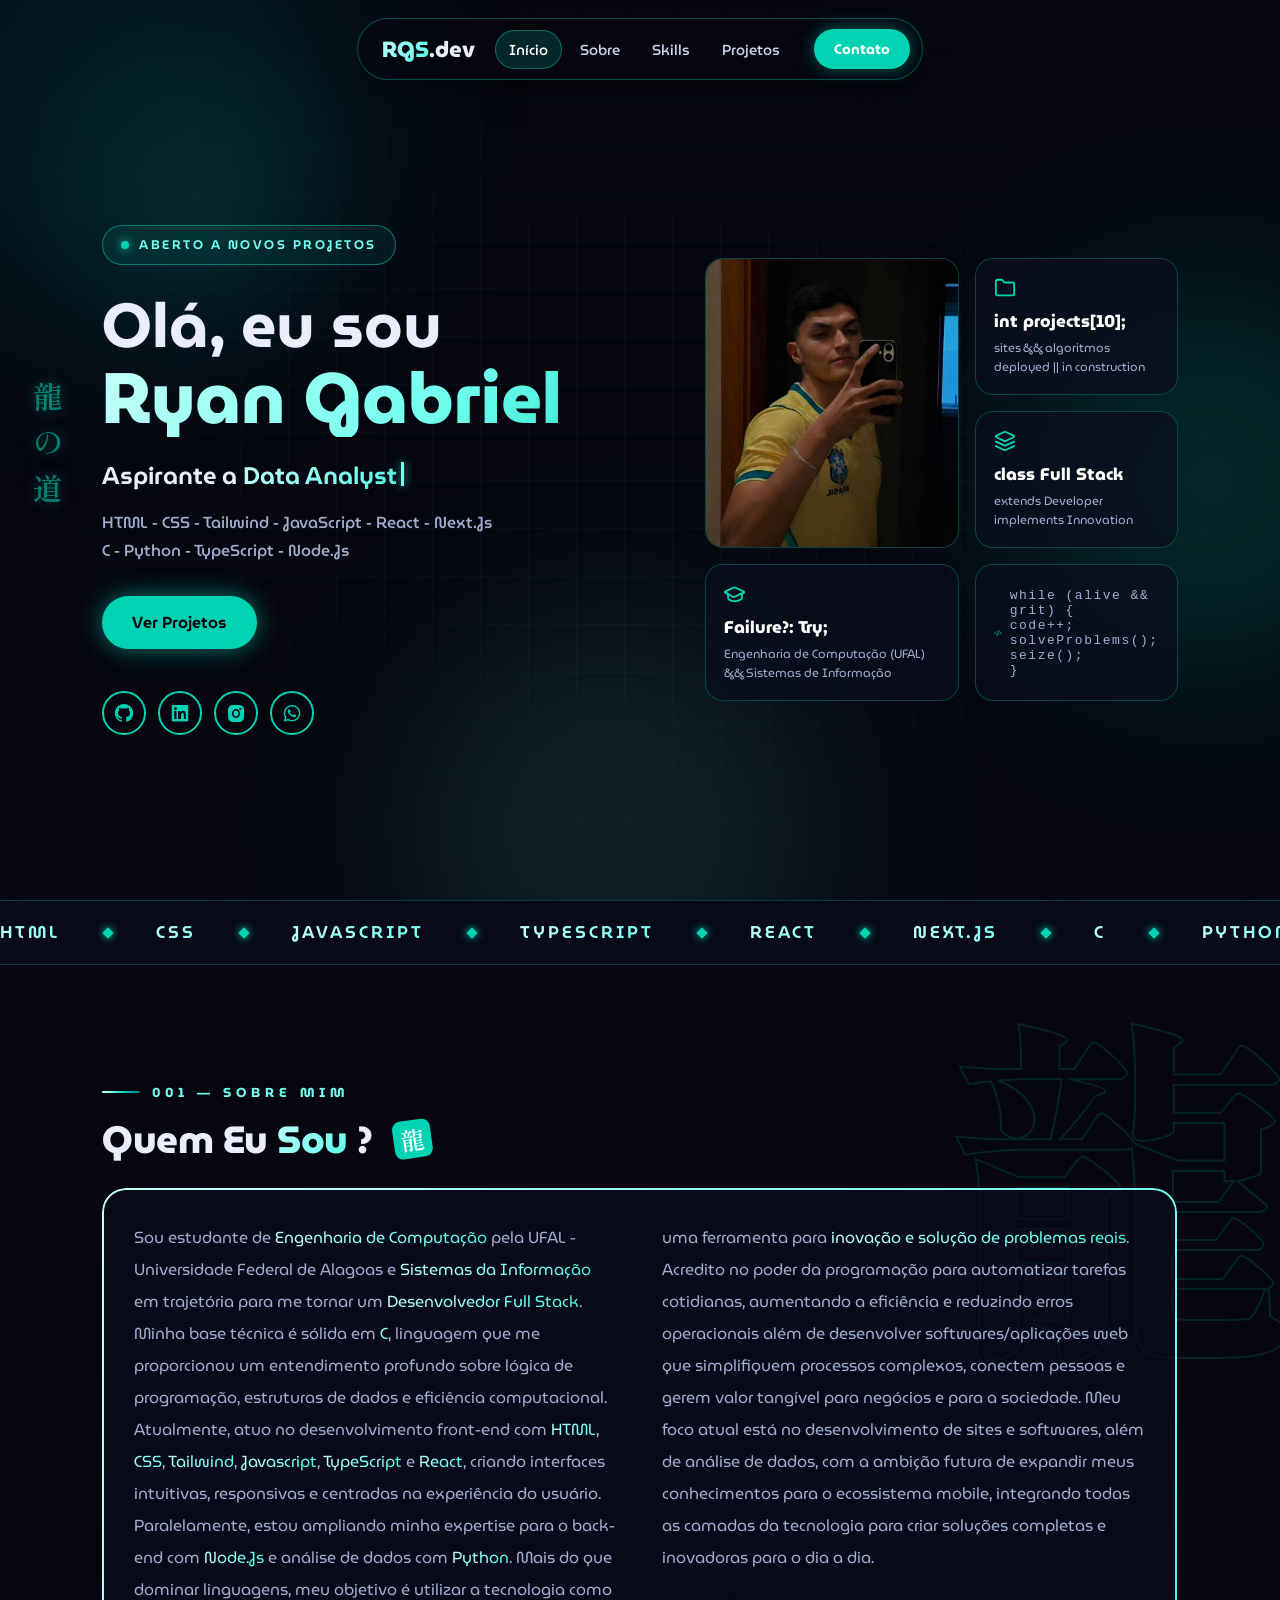
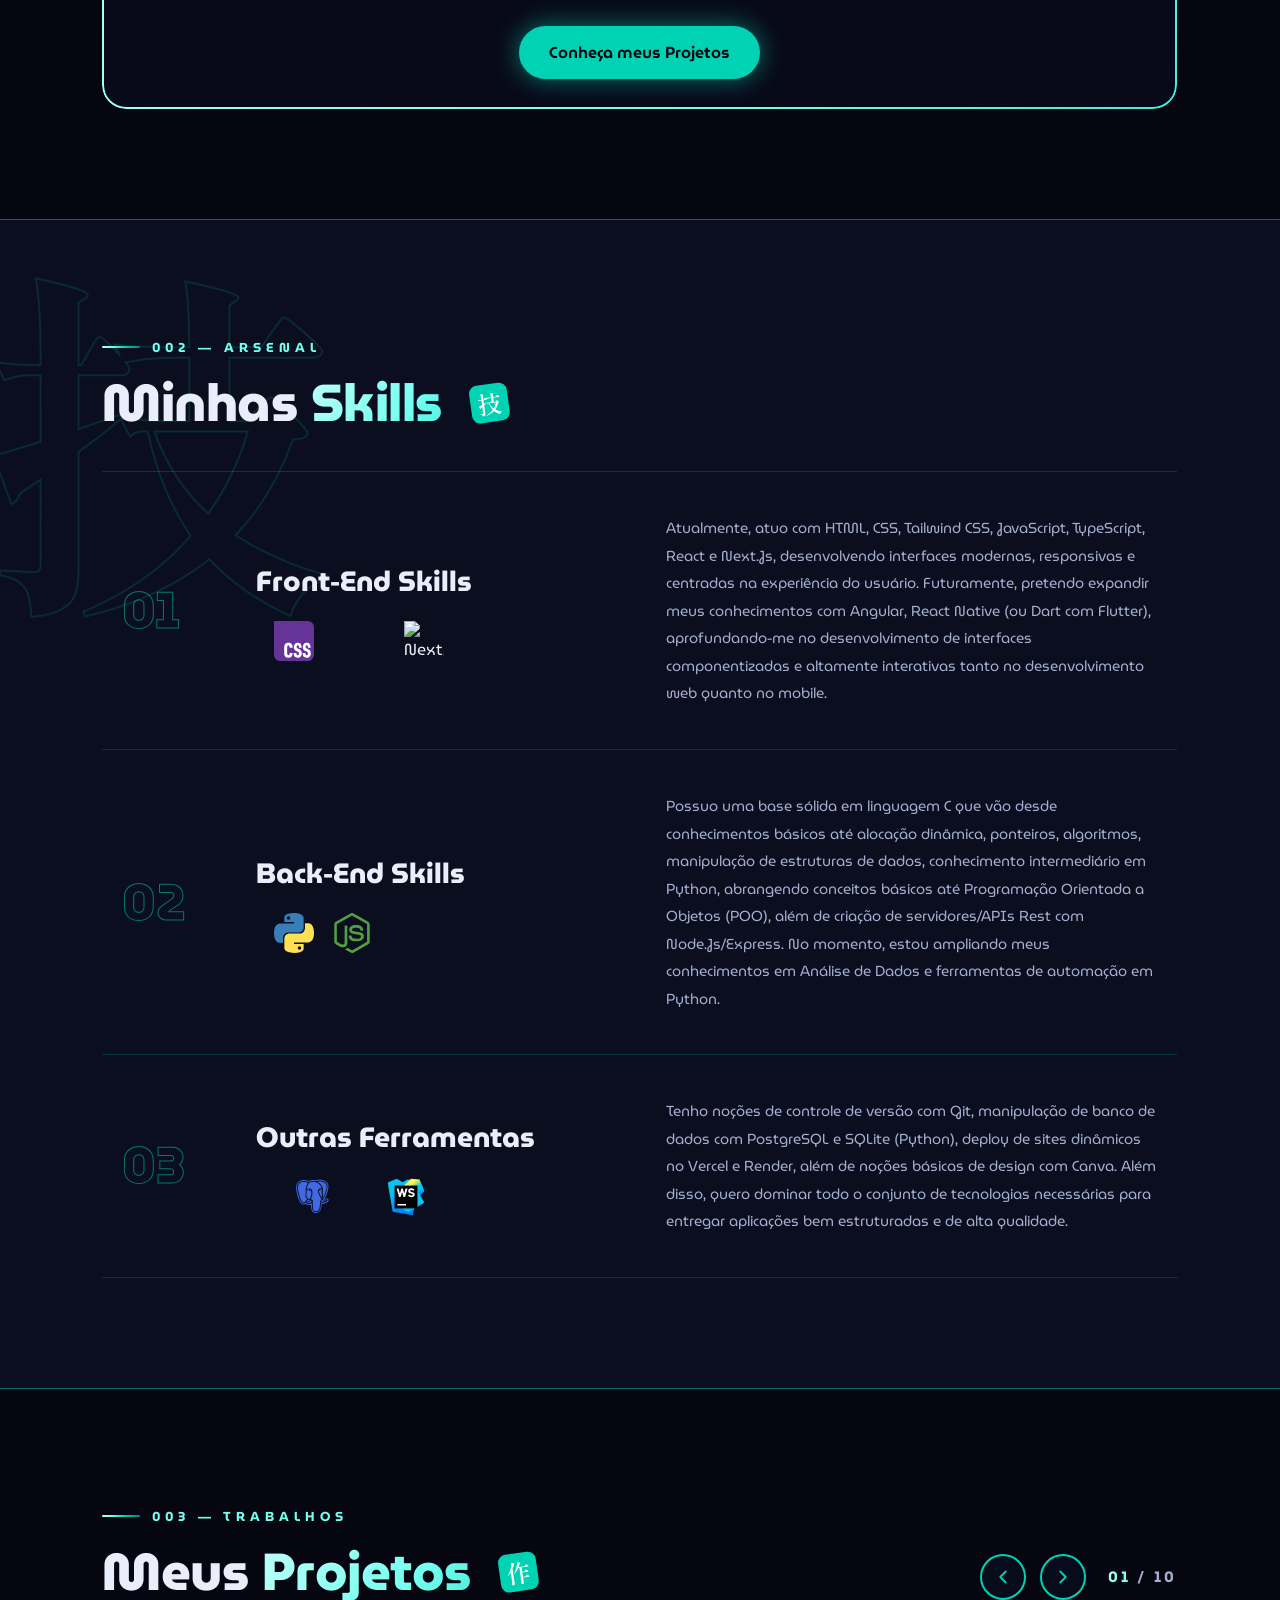
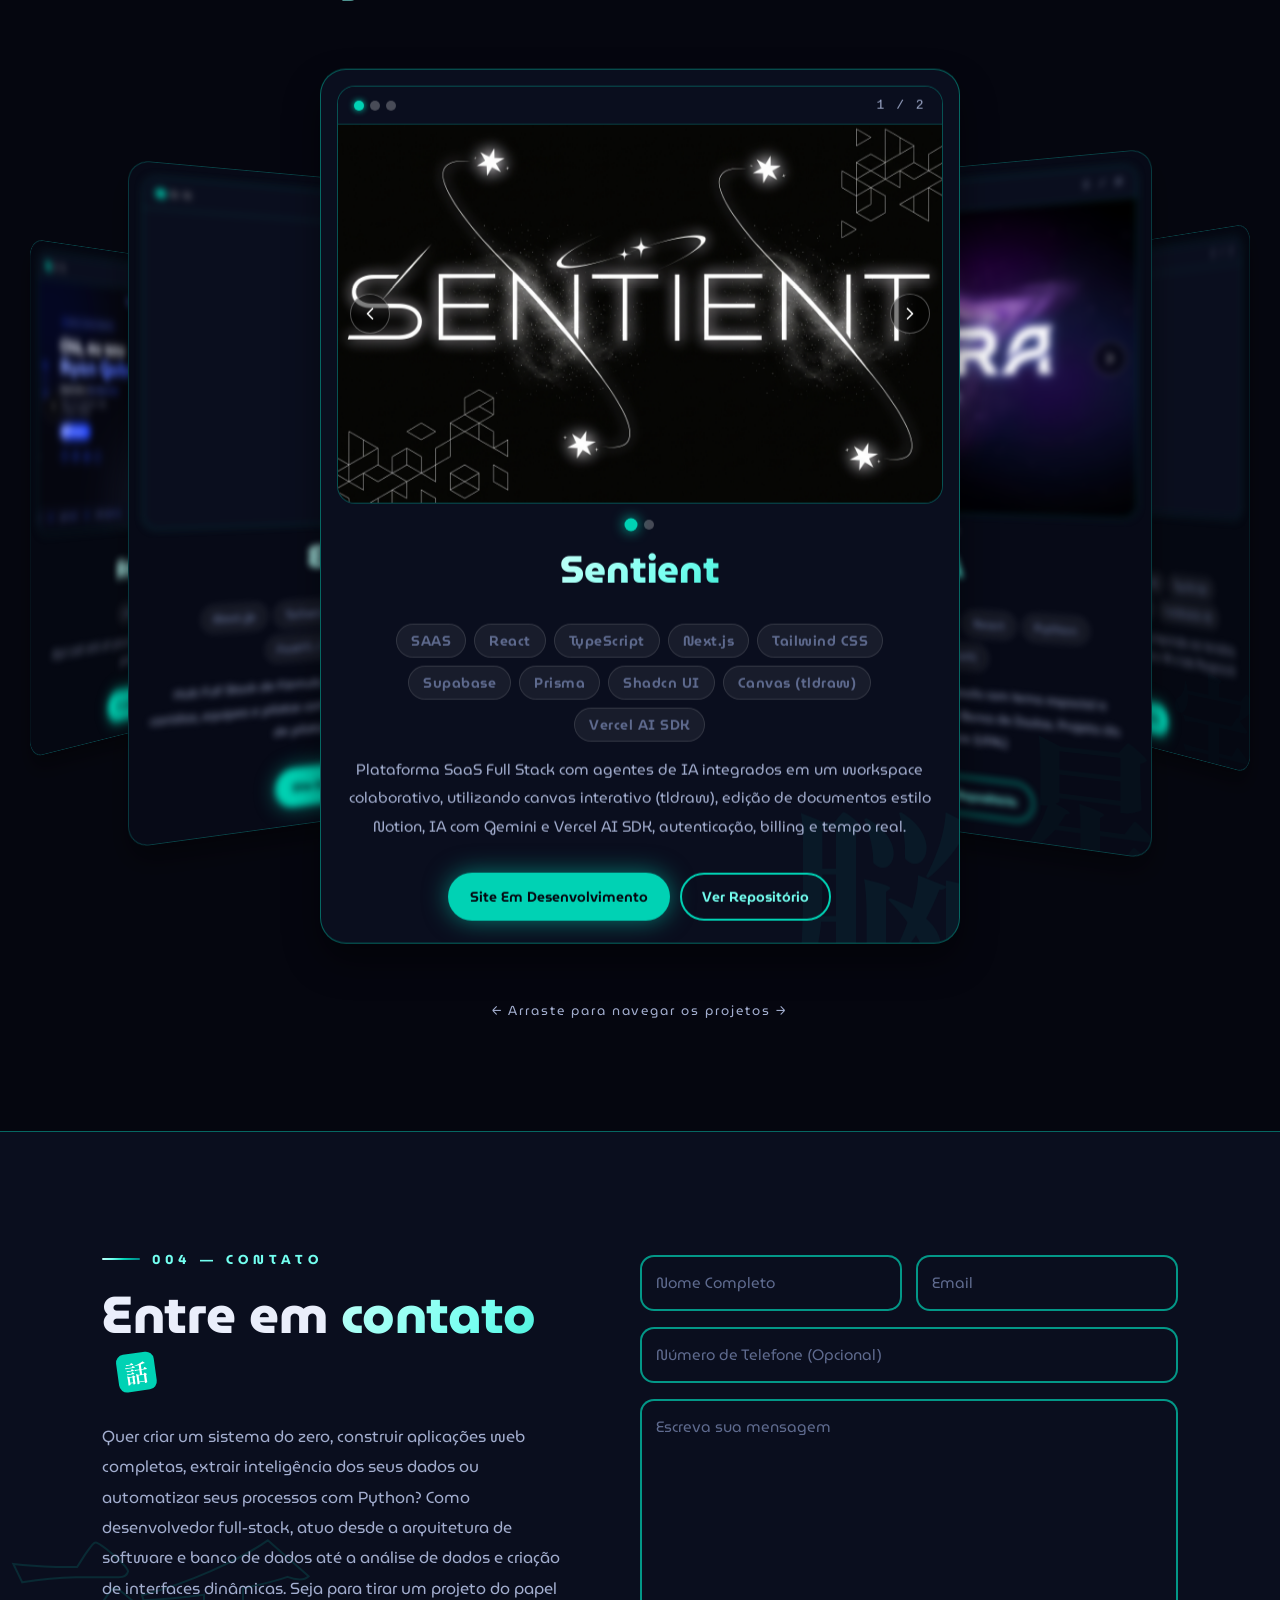
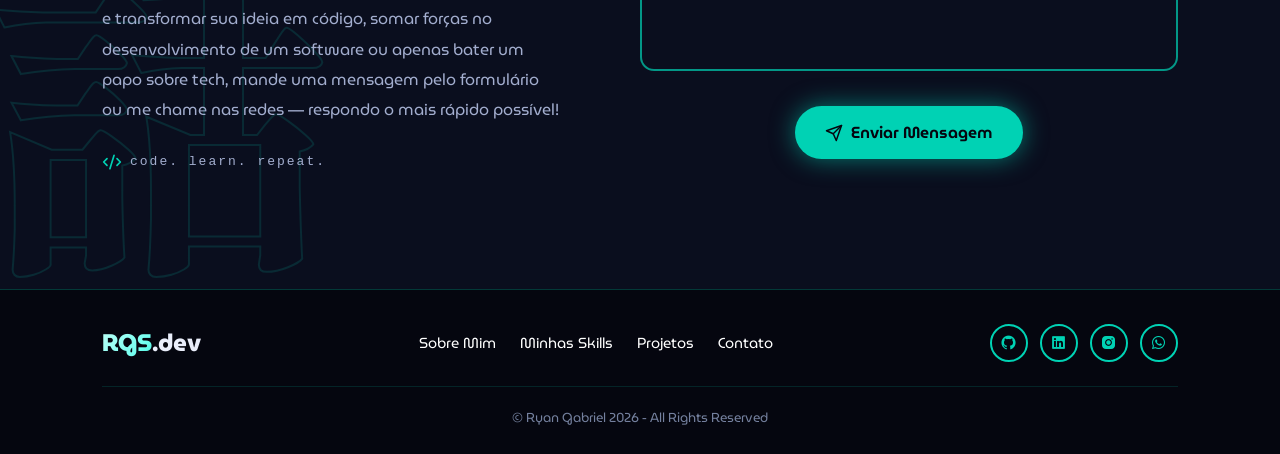
==== index.html @ 8b358881 "Correção da skill Next.Js no bloco errado (back-end)" ====
<!doctype html>
<html lang="pt-br">
  <head>
    <meta charset="UTF-8" />
    <meta name="viewport" content="width=device-width, initial-scale=1.0" />
    <meta name="author" content="Ryan Gabriel da Silva Sales" />
    <link rel="icon" href="data:image/svg+xml,%3Csvg xmlns='http://www.w3.org/2000/svg' viewBox='0 0 100 100'%3E%3Crect width='100' height='100' rx='20' fill='%2305060f'/%3E%3Ctext x='50' y='68' font-size='58' text-anchor='middle' fill='%2300D2B4'%3E%E9%BE%8D%3C/text%3E%3C/svg%3E" />    <title>Ryan Portfolio</title>
    <link rel="preconnect" href="https://fonts.googleapis.com" />
    <link rel="preconnect" href="https://fonts.gstatic.com" crossorigin />
    <link href="https://fonts.googleapis.com/css2?family=MuseoModerno:ital,wght@0,100..900;1,100..900&family=Shippori+Mincho:wght@600;800&display=swap" rel="stylesheet" />
    <link href="https://unpkg.com/boxicons@2.1.4/css/boxicons.min.css" rel="stylesheet" />
    <link rel="stylesheet" href="https://cdn.jsdelivr.net/gh/devicons/devicon@v2.16.0/devicon.min.css">
    <link rel="stylesheet" href="https://unpkg.com/@icon/devicons/devicons.css">
    <link rel="stylesheet" href="css/base.css" />
    <link rel="stylesheet" href="css/layout.css" />
    <link rel="stylesheet" href="css/projects.css" />
  </head>

  <body>
    <div class="portfolio">
      <!-- Fundo animado -->
      <div class="profile-background-layer" aria-hidden="true">
        <div class="profile-blob profile-blob-1"></div>
        <div class="profile-blob profile-blob-2"></div>
        <div class="profile-blob profile-blob-3"></div>
        <div class="profile-grid-overlay"></div>
      </div>

      <div class="profile-cursor-glow" id="profile-cursor-glow" aria-hidden="true"></div>
      <div class="profile-progress" id="profile-progress" aria-hidden="true"></div>

      <!-- Nav pílula -->
      <header class="profile-pill" id="profile-pill">
        <a href="#home" class="profile-logo"><span class="profile-gradient-text">RGS</span>.dev</a>

        <nav class="profile-pill-nav">
          <a href="#home" class="profile-pill-link active" data-id="home">Início</a>
          <a href="#about" class="profile-pill-link" data-id="about">Sobre</a>
          <a href="#services" class="profile-pill-link" data-id="services">Skills</a>
          <a href="#projects" class="profile-pill-link" data-id="projects">Projetos</a>
        </nav>

        <a href="#contact" class="profile-pill-contact">Contato</a>

        <button class="profile-pill-menu-button" id="profile-menu-button" aria-label="Menu" aria-expanded="false">
          <svg class="icon-open" viewBox="0 0 24 24" width="22" height="22" fill="none" stroke="currentColor" stroke-width="2" stroke-linecap="round"><path d="M4 6h16" /><path d="M4 12h16" /><path d="M4 18h16" /></svg>
          <svg class="icon-close" viewBox="0 0 24 24" width="22" height="22" fill="none" stroke="currentColor" stroke-width="2" stroke-linecap="round"><path d="M18 6 6 18" /><path d="m6 6 12 12" /></svg>
        </button>
      </header>

      <!-- Menu mobile -->
      <nav class="profile-mobile-nav" id="profile-mobile-nav">
        <a href="#home">Início</a>
        <a href="#about">Sobre</a>
        <a href="#services">Skills</a>
        <a href="#projects">Projetos</a>
        <a href="#contact">Contato</a>
      </nav>

      <main class="profile-main">
        <!-- Ryan -->
        <section id="home" class="profile-ryan">
          <div class="profile-kanji-rail" aria-hidden="true">龍の道</div>

          <div class="profile-ryan-grid">
            <div class="profile-ryan-left">
              <span class="profile-status-badge h-anim" style="animation-delay: 0.2s">
                <span class="profile-status-dot"></span>
                ABERTO A NOVOS PROJETOS
              </span>

              <h1 class="h-anim" style="animation-delay: 0.33s">
                Olá, eu sou
                <br />
                <span class="profile-gradient-text profile-ryan-name">Ryan Gabriel</span>
              </h1>

              <h3 class="h-anim" style="animation-delay: 0.46s">
                Aspirante a <span class="profile-gradient-text" id="profile-typed"></span><i class="profile-type-cursor"></i>
              </h3>

              <p class="profile-ryan-tech h-anim" style="animation-delay: 0.59s">
                HTML - CSS - Tailwind - JavaScript - React - Next.Js
                <br />
                C - Python - TypeScript - Node.Js
              </p>

              <div class="profile-button-group h-anim" style="animation-delay: 0.72s">
                <a href="#projects" class="profile-button">Ver Projetos</a>
              </div>

              <div class="profile-social h-anim" style="animation-delay: 0.85s">
                <a href="https://github.com/ryangs22" target="_blank" rel="noreferrer" style="animation-delay: 0s" aria-label="GitHub"><i class="bx bxl-github"></i></a>
                <a href="https://www.linkedin.com/in/ryangabrielss22/" target="_blank" rel="noreferrer" style="animation-delay: 0.3s" aria-label="LinkedIn"><i class="bx bxl-linkedin-square"></i></a>
                <a href="https://www.instagram.com/ryangsilva__/" target="_blank" rel="noreferrer" style="animation-delay: 0.6s" aria-label="Instagram"><i class="bx bxl-instagram-alt"></i></a>
                <a href="https://wa.me/5582993400909" target="_blank" rel="noreferrer" style="animation-delay: 0.9s" aria-label="WhatsApp"><i class="bx bxl-whatsapp"></i></a>
              </div>
            </div>

            <div class="profile-ryan-right">
              <div class="profile-ryan-bento">
                <div class="profile-bento-card profile-bento-profile h-anim" style="animation-delay: 0.3s">
                  <img class="profile-bento-img" src="public/Ryan.png" alt="Ryan Gabriel" />
                </div>

                <div class="profile-bento-card profile-bento-info h-anim" style="animation-delay: 0.43s">
                  <svg viewBox="0 0 24 24" width="22" height="22" fill="none" stroke="currentColor" stroke-width="2" stroke-linecap="round" stroke-linejoin="round"><path d="M20 20a2 2 0 0 0 2-2V8a2 2 0 0 0-2-2h-7.9a2 2 0 0 1-1.69-.9L9.6 3.9A2 2 0 0 0 7.93 3H4a2 2 0 0 0-2 2v13a2 2 0 0 0 2 2Z" /></svg>
                  <span>int projects[10];</span>
                  <small>sites &amp;&amp; algoritmos deployed || in construction</small>
                </div>

                <div class="profile-bento-card profile-bento-info h-anim" style="animation-delay: 0.56s">
                  <svg viewBox="0 0 24 24" width="22" height="22" fill="none" stroke="currentColor" stroke-width="2" stroke-linecap="round" stroke-linejoin="round"><path d="m12.83 2.18a2 2 0 0 0-1.66 0L2.6 6.08a1 1 0 0 0 0 1.83l8.58 3.91a2 2 0 0 0 1.66 0l8.58-3.9a1 1 0 0 0 0-1.83Z" /><path d="m22 17.65-9.17 4.16a2 2 0 0 1-1.66 0L2 17.65" /><path d="m22 12.65-9.17 4.16a2 2 0 0 1-1.66 0L2 12.65" /></svg>
                  <span>class Full Stack</span>
                  <small>extends Developer implements Innovation</small>
                </div>

                <div class="profile-bento-card profile-bento-info h-anim" style="animation-delay: 0.69s">
                  <svg viewBox="0 0 24 24" width="22" height="22" fill="none" stroke="currentColor" stroke-width="2" stroke-linecap="round" stroke-linejoin="round"><path d="M21.42 10.922a1 1 0 0 0 0-1.844L12.293 5.09a2 2 0 0 0-1.896 0L1.58 9.078a1 1 0 0 0 0 1.844l2.916 1.333v4.05a2 2 0 0 0 .781 1.577C6.988 19.12 9.298 20 11.998 20h.004c2.71-.008 5.023-.885 6.725-2.16a2 2 0 0 0 .775-1.572v-4.05z" /><path d="m22 10-10.6 5.2a2 2 0 0 1-1.689 0L2 10" /></svg>
                  <span>Failure?: Try;</span>
                  <small>Engenharia de Computação (UFAL) &amp;&amp; Sistemas de Informação </small>
                </div>

                <div class="profile-bento-card profile-bento-tag h-anim" style="animation-delay: 0.82s">
                  <svg viewBox="0 0 24 24" width="22" height="22" fill="none" stroke="currentColor" stroke-width="2" stroke-linecap="round" stroke-linejoin="round"><path d="m18 16 4-4-4-4" /><path d="m6 8-4 4 4 4" /><path d="m14.5 4-5 16" /></svg>
                  while (alive && grit) {
                    <br>code++;
                    <br>solveProblems();
                    <br>seize();
                  <br>} 
                </div>
              </div>
            </div>
          </div>
        </section>

        <!-- Marquee -->
        <div class="profile-marquee" aria-hidden="true">
          <div class="profile-marquee-track">
            <div class="profile-marquee-half">
              <span class="profile-marquee-item profile-gradient-text">HTML<i class="profile-marquee-dot"></i></span>
              <span class="profile-marquee-item profile-gradient-text">CSS<i class="profile-marquee-dot"></i></span>
              <span class="profile-marquee-item profile-gradient-text">JavaScript<i class="profile-marquee-dot"></i></span>
              <span class="profile-marquee-item profile-gradient-text">TypeScript<i class="profile-marquee-dot"></i></span>
              <span class="profile-marquee-item profile-gradient-text">React<i class="profile-marquee-dot"></i></span>
              <span class="profile-marquee-item profile-gradient-text">Next.Js<i class="profile-marquee-dot"></i></span>
              <span class="profile-marquee-item profile-gradient-text">C<i class="profile-marquee-dot"></i></span>
              <span class="profile-marquee-item profile-gradient-text">Python<i class="profile-marquee-dot"></i></span>
              <span class="profile-marquee-item profile-gradient-text">Node.Js<i class="profile-marquee-dot"></i></span>
              <span class="profile-marquee-item profile-gradient-text">Git<i class="profile-marquee-dot"></i></span>
              <span class="profile-marquee-item profile-gradient-text">GitHub<i class="profile-marquee-dot"></i></span>
              <span class="profile-marquee-item profile-gradient-text">PostgreSQL<i class="profile-marquee-dot"></i></span>
              <span class="profile-marquee-item profile-gradient-text">Vercel<i class="profile-marquee-dot"></i></span>
              <span class="profile-marquee-item profile-gradient-text">Canva<i class="profile-marquee-dot"></i></span>
            </div>
            <div class="profile-marquee-half">
              <span class="profile-marquee-item profile-gradient-text">HTML<i class="profile-marquee-dot"></i></span>
              <span class="profile-marquee-item profile-gradient-text">CSS<i class="profile-marquee-dot"></i></span>
              <span class="profile-marquee-item profile-gradient-text">JavaScript<i class="profile-marquee-dot"></i></span>
              <span class="profile-marquee-item profile-gradient-text">TypeScript<i class="profile-marquee-dot"></i></span>
              <span class="profile-marquee-item profile-gradient-text">React<i class="profile-marquee-dot"></i></span>
              <span class="profile-marquee-item profile-gradient-text">Next.Js<i class="profile-marquee-dot"></i></span>
              <span class="profile-marquee-item profile-gradient-text">C<i class="profile-marquee-dot"></i></span>
              <span class="profile-marquee-item profile-gradient-text">Python<i class="profile-marquee-dot"></i></span>
              <span class="profile-marquee-item profile-gradient-text">Node.Js<i class="profile-marquee-dot"></i></span>
              <span class="profile-marquee-item profile-gradient-text">Git<i class="profile-marquee-dot"></i></span>
              <span class="profile-marquee-item profile-gradient-text">GitHub<i class="profile-marquee-dot"></i></span>
              <span class="profile-marquee-item profile-gradient-text">PostgreSQL<i class="profile-marquee-dot"></i></span>
              <span class="profile-marquee-item profile-gradient-text">Vercel<i class="profile-marquee-dot"></i></span>
              <span class="profile-marquee-item profile-gradient-text">Canva<i class="profile-marquee-dot"></i></span>
            </div>
          </div>
        </div>

        <!-- Sobre -->
        <section id="about" class="profile-section profile-about">
          <span class="profile-watermark" aria-hidden="true">龍</span>

          <div class="profile-about-wrap">
            <div class="reveal">
              <span class="profile-eyebrow">001 — Sobre Mim</span>
              <h2 class="profile-section-title profile-about-title">
                Quem Eu <span class="profile-gradient-text"> Sou</span> ?
                <span class="profile-heading-seal">龍</span>
              </h2>
            </div>

            <div class="reveal" data-delay="0.12">
              <div class="profile-about-card">
                <div class="profile-about-text">
                  <p>
                    Sou estudante de <span class="profile-gradient-text">Engenharia de Computação</span> pela UFAL - Universidade Federal de Alagoas e <span class="profile-gradient-text">Sistemas da Informação</span> em trajetória para me tornar um <span class="profile-gradient-text">Desenvolvedor Full Stack</span>. Minha base técnica é sólida em <span class="profile-gradient-text">C</span>, linguagem que me proporcionou um entendimento profundo sobre lógica de programação, estruturas de dados e eficiência computacional. Atualmente, atuo no desenvolvimento front-end com <span class="profile-gradient-text">HTML</span>, <span class="profile-gradient-text">CSS</span>, <span class="profile-gradient-text">Tailwind</span>, <span class="profile-gradient-text">Javascript</span>,  <span class="profile-gradient-text">TypeScript</span> e <span class="profile-gradient-text">React</span>, criando interfaces intuitivas, responsivas e centradas na experiência do usuário. Paralelamente, estou ampliando minha expertise para o back-end com <span class="profile-gradient-text">Node.Js</span> e análise de dados com <span class="profile-gradient-text">Python</span>. Mais do que dominar linguagens, meu objetivo é utilizar a tecnologia como uma ferramenta para <span class="profile-gradient-text">inovação e solução de problemas reais</span>. Acredito no poder da programação para automatizar tarefas cotidianas, aumentando a eficiência e reduzindo erros operacionais além de desenvolver softwares/aplicações web que simplifiquem processos complexos, conectem pessoas e gerem valor tangível para negócios e para a sociedade. Meu foco atual está no desenvolvimento de sites e softwares, além de análise de dados, com a ambição futura de expandir meus conhecimentos para o ecossistema mobile, integrando todas as camadas da tecnologia para criar soluções completas e inovadoras para o dia a dia.
                  </p>
                </div>
                <a href="#projects" class="profile-button">Conheça meus Projetos</a>
              </div>
            </div>
          </div>
        </section>

        <!-- Skills -->
        <section id="services" class="profile-section profile-skills">
          <span class="profile-watermark profile-watermark-left" aria-hidden="true">技</span>

          <div class="reveal profile-skills-head">
            <span class="profile-eyebrow">002 — Arsenal</span>
            <h2 class="profile-section-title">
              Minhas <span class="profile-gradient-text">Skills</span>
              <span class="profile-heading-seal">技</span>
            </h2>
          </div>

          <div class="profile-skills-list">
            <!-- 01 Front-End Skills -->
            <div class="reveal profile-skill-row" data-delay="0">
              <span class="profile-skill-index">01</span>
              <div class="profile-skill-mid">
                <h3 class="profile-skill-title">Front-End Skills</h3>
                <div class="profile-skill-icons">
                  <i class="devicon-html5-plain" style="animation-delay: 0s"></i>

                  <!-- SVG CSS3 -->
                  <svg class="profile-svg-icon profile-svg-css" xmlns="http://www.w3.org/2000/svg" fill="none" viewBox="0 0 600 600" style="animation-delay: 0.4s">
                    <g clip-path="url(#devicon-css-1-a)">
                      <path fill="#639" d="M0 0h504a96 96 0 0 1 96 96v408a96 96 0 0 1-96 96H96a96 96 0 0 1-96-96z"/>
                      <path fill="#fff" d="M214.9 552c-38.6 0-62.4-21.7-61.7-61.7v-101q0-30.4 17.8-46.2c21.3-20.5 70.7-21.7 91.5.3 12.9 11.4 17.7 34.5 16.6 56.1h-44.2c.3-8.5-.2-21.3-5.2-26.2-6.4-8.7-23.6-7.7-28.1 1.4a46 46 0 0 0-4.2 22v87.7q0 27.6 19.2 28 9 0 13.6-6.6c4.3-5.1 5-16.5 4.6-24.8H279c3 42-21.8 71.5-64 71m140.4 0c-42.7.6-61.8-29.8-60.6-71h41.7c-1.1 18 5 34.3 19.8 33.2q9.9 0 14-6.2c5-7.6 6-29.4-1.3-37.8-5.1-8.2-23.4-15.3-33.1-20.2a72 72 0 0 1-29.9-23.5c-13.7-20.2-12.4-64.5 6.9-82.5 18.7-22.1 67.5-23.1 86.2-.4 11.6 11.7 16.6 34.7 15.7 56h-40.3c.4-8.8-.4-22.9-3.8-28q-3.6-6.5-13.5-6.5-17.6 0-17.6 21c.1 15 6 21.1 19.5 27.4 17.5 6.8 39.8 18.4 48 32.5 24 43 7.5 108.5-51.7 106m134.8 0c-42.7.6-61.8-29.8-60.6-71h41.8c-1.2 18 5 34.3 19.8 33.2q9.9 0 13.9-6.2c5-7.6 6-29.4-1.3-37.8-5-8.2-23.4-15.3-33-20.2a72 72 0 0 1-29.9-23.5c-13.7-20.2-12.4-64.5 6.8-82.5 18.7-22.1 67.6-23.1 86.3-.4 11.5 11.7 16.6 34.7 15.6 56h-40.2c.3-8.8-.5-22.9-3.9-28q-3.5-6.5-13.4-6.5-17.7 0-17.6 21c0 15 5.9 21.1 19.4 27.4 17.6 6.8 39.9 18.4 48 32.5 24.1 43 7.6 108.5-51.7 106"/>
                    </g>
                    <defs>
                      <clipPath id="devicon-css-1-a">
                        <path fill="#fff" d="M0 0h600v600H0z"/>
                      </clipPath>
                    </defs>
                  </svg>
                  <i class="devicon-tailwindcss-original colored" style="animation-delay: 0.8s"></i>
                  <i class="devicon-javascript-plain" style="animation-delay: 1.2s"></i>
                  <i class="devicon-typescript-plain colored" style="animation-delay: 1.6s"></i>
                  <i class="devicon-react-plain" style="animation-delay: 2.0s"></i>
                  <img class="profile-svg-icon profile-svg-nextjs" src="https://cdn.jsdelivr.net/gh/devicons/devicon@latest/icons/nextjs/nextjs-original.svg" style="animation-delay: 2.4s" alt="Next.js" />
                </div>
              </div>
              <p class="profile-skill-text">
                Atualmente, atuo com HTML, CSS, Tailwind CSS, JavaScript, TypeScript, React e Next.Js, desenvolvendo interfaces modernas, responsivas e centradas na experiência do usuário. Futuramente, pretendo expandir meus conhecimentos com Angular, React Native (ou Dart com Flutter), aprofundando-me no desenvolvimento de interfaces componentizadas e altamente interativas tanto no desenvolvimento web quanto no mobile.
              </p>
            </div>

            <!-- 02 Back-End Skills -->
            <div class="reveal profile-skill-row" data-delay="0.12">
              <span class="profile-skill-index">02</span>
              <div class="profile-skill-mid">
                <h3 class="profile-skill-title">Back-End Skills</h3>
                <div class="profile-skill-icons">
                  <i class="devicon-c-plain"></i>

                  <!-- SVG Python -->
                  <svg class="profile-svg-icon profile-svg-python" xmlns="http://www.w3.org/2000/svg" fill="none" viewBox="0 0 600 600" style="animation-delay: 0.4s">
                    <path fill="url(#devicon-python-2-a)" d="M297.8 1.6c-152.3 0-142.8 66-142.8 66l.2 68.4h145.4v20.6H97.5S0 145.6 0 299.2s85 148.3 85 148.3h50.8v-71.3s-2.7-85.1 83.8-85.1h144.1s81 1.3 81-78.3V81.2S457 1.6 297.8 1.6m-80.1 46a26.1 26.1 0 1 1 0 52.2 26.1 26.1 0 0 1 0-52.2"/>
                    <path fill="url(#devicon-python-3-b)" d="M302.2 598.4c152.3 0 142.8-66 142.8-66l-.2-68.4H299.4v-20.6h203.1s97.5 11 97.5-142.6-85-148.3-85-148.3h-50.8V224s2.7 85-83.8 85H236.3s-81-1.3-81 78.3v131.6s-12.3 79.6 146.9 79.6m80.1-46a26.1 26.1 0 1 1 0-52.2 26.1 26.1 0 0 1 0 52.2"/>
                    <defs>
                      <linearGradient id="devicon-python-2-a" x1="5766.1" x2="35500.2" y1="5370.3" y2="34807.5" gradientUnits="userSpaceOnUse">
                        <stop stop-color="#387EB8"/>
                        <stop offset="1" stop-color="#366994"/>
                      </linearGradient>
                      <linearGradient id="devicon-python-3-b" x1="8665.6" x2="40596.9" y1="9329.5" y2="39514.8" gradientUnits="userSpaceOnUse">
                        <stop stop-color="#FFE052"/>
                        <stop offset="1" stop-color="#FFC331"/>
                      </linearGradient>
                    </defs>
                  </svg>

                  <!-- SVG NodeJS -->
                  <svg class="profile-svg-icon profile-svg-node" xmlns="http://www.w3.org/2000/svg" fill="none" viewBox="0 0 600 600" style="animation-delay: 0.8s">
                    <path fill="#539E43" d="M300 600q-12.4-.2-23.2-6l-73.3-43.6c-11-6-5.5-8.3-2.2-9.4 15-5 17.7-6 33.1-14.9 1.7-1 3.9-.5 5.5.6l56.2 33.6c2.2 1.1 5 1.1 6.7 0L522.7 433q3.3-1.8 3.3-6V172.7c0-2.7-1.1-5-3.3-6L302.7 40c-2.1-1.1-4.9-1.1-6.6 0L76.2 166.7c-2.2 1.1-3.3 3.9-3.3 6.1V427c0 2.2 1.1 5 3.3 6l60 34.8c32.6 16.5 53-2.7 53-22V194.9c0-3.4 2.8-6.7 6.6-6.7H224c3.3 0 6.6 2.8 6.6 6.7v250.8c0 43.5-23.7 68.9-65 68.9-12.7 0-22.6 0-50.7-13.8l-57.9-33a47 47 0 0 1-23.1-40.3V173.4c0-16.6 8.8-32 23.1-40.3L277 5.8a49 49 0 0 1 46.3 0L543 133a47 47 0 0 1 23.1 40.3v254c0 16.6-8.8 32-23.1 40.3L323 595c-7.1 3.3-15.4 5-23.1 5m67.8-174.7c-96.5 0-116.3-44.1-116.3-81.6 0-3.3 2.7-6.6 6.6-6.6h28.7c3.3 0 6 2.2 6 5.5 4.4 29.2 17.1 43.5 75.6 43.5 46.3 0 66.1-10.4 66.1-35.2 0-14.4-5.5-24.9-77.7-32-60.1-6-97.6-19.3-97.6-67.3 0-44.6 37.5-71 100.3-71 70.6 0 105.3 24.2 109.7 77q0 2.6-1.6 5c-1.1 1.2-2.8 2.3-4.4 2.3h-28.7a6.5 6.5 0 0 1-6-5c-6.7-30.3-23.8-40.2-69-40.2-50.7 0-56.7 17.6-56.7 30.8 0 16 7.1 21 75.5 29.8C446 289 478 301.8 478 349.2c-.5 48.5-40.2 76-110.2 76"/>
                  </svg>
                  <i class="devicon-express-original" style="animation-delay: 1.2s"></i>
                  <i class="devicon-typescript-plain colored" style="animation-delay: 1.6s"></i>
                </div>
              </div>
              <p class="profile-skill-text">
                Possuo uma base sólida em linguagem C que vão desde conhecimentos básicos até alocação dinâmica, ponteiros, algoritmos, manipulação de estruturas de dados, conhecimento intermediário em Python, abrangendo conceitos básicos até Programação Orientada a Objetos (POO), além de criação de servidores/APIs Rest com Node.Js/Express. No momento, estou ampliando meus conhecimentos em Análise de Dados e ferramentas de automação em Python.
              </p>
            </div>

            <!-- 03 Outras Ferramentas -->
            <div class="reveal profile-skill-row" data-delay="0.24">
              <span class="profile-skill-index">03</span>
              <div class="profile-skill-mid">
                <h3 class="profile-skill-title">Outras Ferramentas</h3>
                <div class="profile-skill-icons">
                  <i class="devicon-git-plain" style="animation-delay: 0s"></i>
                  <i class="devicon-github-plain" style="animation-delay: 0.4s"></i>
                  <i class="bx bxl-postgresql" style="animation-delay: 0.8s"></i>
                  <i class="devicon-vercel-original" style="animation-delay: 1.2s"></i>
                  <i class="devicon-canva-original" style="animation-delay: 1.6s"></i>
                  <!-- SVG WebStorm -->
                  <svg class="profile-svg-icon profile-svg-webstorm" viewBox="0 0 128 128" style="animation-delay: 2.0s">
                    <defs>
                      <linearGradient id="a" x1="38.88" x2="63.72" y1="6.5" y2="95.94" gradientTransform="rotate(.104) scale(1.21905)" gradientUnits="userSpaceOnUse">
                        <stop offset=".28" stop-color="#07c3f2"></stop>
                        <stop offset=".94" stop-color="#087cfa"></stop>
                      </linearGradient>
                      <linearGradient id="b" x1="46.63" x2="88.66" y1="17.85" y2="79.48" gradientTransform="rotate(.104) scale(1.21905)" gradientUnits="userSpaceOnUse">
                        <stop offset=".14" stop-color="#fcf84a"></stop>
                        <stop offset=".37" stop-color="#07c3f2"></stop>
                      </linearGradient>
                      <linearGradient id="c" x1="88.27" x2="93.79" y1="25.47" y2="45.02" gradientTransform="rotate(.104) scale(1.21905)" gradientUnits="userSpaceOnUse">
                        <stop offset=".28" stop-color="#07c3f2"></stop>
                        <stop offset=".94" stop-color="#087cfa"></stop>
                      </linearGradient>
                    </defs>
                    <path fill="url(#a)" d="M21.262 111.25 5.484 17.75 34.656 5.645l18.63 11.07 17.066-9.207 35.558 13.656-19.94 101.352Zm0 0"></path>
                    <path fill="url(#b)" d="M122.516 45.117 107.41 7.813l-27.402-2.33L37.707 46.13 49.09 98.512l21.262 14.91 52.164-30.953-12.801-24.004Zm0 0"></path>
                    <path fill="url(#c)" d="m99.07 39.559 10.645 18.906 12.8-13.348-9.398-23.234Zm0 0"></path>
                    <path d="M27.43 27.43h73.14v73.14H27.43Zm0 0"></path>
                    <path fill="#fff" d="M36.547 86.746h27.43v4.574h-27.43Zm25.965-50.21L58.43 52.538l-4.668-16.004h-4.645L44.434 52.54l-4.07-16.004H33.96l7.84 27.442h5.144L51.43 48.09l4.437 15.887h5.207l7.828-27.442Zm7.535 23.526 3.57-4.277a12.625 12.625 0 0 0 8.219 3.34c2.437 0 3.973-.977 3.973-2.598v-.074c0-1.535-.95-2.316-5.547-3.496-5.547-1.414-9.117-2.953-9.117-8.414v-.086c0-4.984 4.007-8.289 9.628-8.289a15.85 15.85 0 0 1 10.215 3.5l-3.144 4.559a12.877 12.877 0 0 0-7.156-2.707c-2.317 0-3.536 1.062-3.536 2.437v.086c0 1.805 1.22 2.437 5.938 3.66 5.582 1.461 8.73 3.461 8.73 8.262v.074c0 5.461-4.172 8.535-10.11 8.535a17.48 17.48 0 0 1-11.663-4.402"></path>
                  </svg>
                </div>
              </div>
              <p class="profile-skill-text">
                Tenho noções de controle de versão com Git, manipulação de banco de dados com PostgreSQL e SQLite (Python), deploy de sites dinâmicos no Vercel e Render, além de noções básicas de design com Canva. Além disso, quero dominar todo o conjunto de tecnologias necessárias para entregar aplicações bem estruturadas e de alta qualidade.
              </p>
            </div>
          </div>
        </section>

        <!-- Projetos -->
        <section id="projects" class="profile-section profile-projects">
          <div class="reveal profile-projects-head">
            <div>
              <!-- <span class="profile-watermark" aria-hidden="true">龍</span> -->
              <span class="profile-eyebrow">003 — Trabalhos</span>
              <h2 class="profile-section-title">
                Meus <span class="profile-gradient-text">Projetos</span>
                <span class="profile-heading-seal">作</span>
              </h2>
            </div>

            <div class="profile-projects-nav">
              <button class="profile-carousel-arrow" id="profile-prev" aria-label="Projeto anterior">
                <svg viewBox="0 0 24 24" width="22" height="22" fill="none" stroke="currentColor" stroke-width="2" stroke-linecap="round" stroke-linejoin="round"><path d="m15 18-6-6 6-6" /></svg>
              </button>
              <button class="profile-carousel-arrow" id="profile-next" aria-label="Próximo projeto">
                <svg viewBox="0 0 24 24" width="22" height="22" fill="none" stroke="currentColor" stroke-width="2" stroke-linecap="round" stroke-linejoin="round"><path d="m9 18 6-6-6-6" /></svg>
              </button>
              <span class="profile-projects-counter" id="profile-counter"></span>
            </div>
          </div>

          <div class="reveal" data-delay="0.15">

            <!-- MOBILE: Layout Card Único (com a caixa shell em volta) -->
            <div class="profile-projects-shell" id="mobile-layout-container">
              <div id="profile-showcase" class="profile-showcase"></div>
            </div>

            <!-- DESKTOP/TABLET: Layout Carrossel 3D Livre (sem caixa limitadora atrás) -->
            <div class="profile-projects-stage" id="desktop-layout-container">
              <div class="profile-deck" id="profile-deck"></div>
            </div>

            <p class="profile-drag-hint">← Arraste para navegar os projetos →</p>
          </div>
        </section>

        <!-- Contato -->
        <section id="contact" class="profile-section profile-contact">
          <span class="profile-watermark profile-watermark-left profile-watermark-bottom" aria-hidden="true">話</span>

          <div class="profile-contact-grid">
            <div class="reveal profile-contact-left">
              <span class="profile-eyebrow">004 — Contato</span>
              <h2 class="profile-section-title">
               Entre em <span class="profile-gradient-text">contato</span>
                <span class="profile-heading-seal">話</span>
              </h2>
              <p class="profile-contact-lead">
                Quer criar um sistema do zero, construir aplicações web completas, extrair inteligência dos seus dados ou automatizar seus processos com Python? Como desenvolvedor full-stack, atuo desde a arquitetura de software e banco de dados até a análise de dados e criação de interfaces dinâmicas.  Seja para tirar um projeto do papel e transformar sua ideia em código, somar forças no desenvolvimento de um software ou apenas bater um papo sobre tech, mande uma mensagem pelo formulário ou me chame nas redes — respondo o mais rápido possível!
              </p>
              <span class="profile-ryan-tag">
                <svg viewBox="0 0 24 24" width="20" height="20" fill="none" stroke="currentColor" stroke-width="2" stroke-linecap="round" stroke-linejoin="round"><path d="m18 16 4-4-4-4" /><path d="m6 8-4 4 4 4" /><path d="m14.5 4-5 16" /></svg>
                code. learn. repeat.
              </span>
            </div>

            <form id="profile-contact-form" class="profile-contact-form reveal" data-delay="0.15" novalidate>
            <div class="input-areas">
              <div class="profile-input-row">
                <input class="profile-input" type="text" name="nome" placeholder="Nome Completo" />
                <input class="profile-input" type="email" name="email" placeholder="Email" />
              </div>
              <input class="profile-input" type="tel" name="telefone" placeholder="Número de Telefone (Opcional)" />
              <textarea class="profile-input" name="mensagem" placeholder="Escreva sua mensagem" rows="10"></textarea>
            </div>
              <div class="profile-contact-footer">
                <button type="submit" class="profile-button">
                  <svg viewBox="0 0 24 24" width="18" height="18" fill="none" stroke="currentColor" stroke-width="2" stroke-linecap="round" stroke-linejoin="round">
                    <line x1="22" y1="2" x2="11" y2="13"></line>
                    <polygon points="22 2 15 22 11 13 2 9 22 2"></polygon>
                  </svg>
                  <span id="profile-send-label">Enviar Mensagem</span>
                </button>
                <p class="profile-note" id="profile-note"></p>
              </div>
            </form>
          </div>
        </section>
      </main>

      <!-- Footer -->
      <footer class="profile-footer">
        <div class="profile-footer-bar">
          <a href="#home" class="profile-logo"><span class="profile-gradient-text">RGS</span>.dev</a>

          <ul class="profile-footer-list">
            <li><a href="#about">Sobre Mim</a></li>
            <li><a href="#services">Minhas Skills</a></li>
            <li><a href="#projects">Projetos</a></li>
            <li><a href="#contact">Contato</a></li>
          </ul>

          <div class="profile-social">
            <a href="https://github.com/ryangs22" target="_blank" rel="noreferrer" style="animation-delay: 0s" aria-label="GitHub"><i class="bx bxl-github"></i></a>
            <a href="https://www.linkedin.com/in/ryangabrielss22/" target="_blank" rel="noreferrer" style="animation-delay: 0.3s" aria-label="LinkedIn"><i class="bx bxl-linkedin-square"></i></a>
            <a href="https://www.instagram.com/ryangsilva__/" target="_blank" rel="noreferrer" style="animation-delay: 0.6s" aria-label="Instagram"><i class="bx bxl-instagram-alt"></i></a>
            <a href="https://wa.me/5582993400909" target="_blank" rel="noreferrer" style="animation-delay: 0.9s" aria-label="WhatsApp"><i class="bx bxl-whatsapp"></i></a>
          </div>
        </div>

        <p class="profile-copyright">© Ryan Gabriel 2026 - All Rights Reserved</p>
      </footer>

      <!-- Voltar ao topo -->
      <button class="profile-back-top" id="profile-back-top" aria-label="Voltar ao topo">
        <svg viewBox="0 0 24 24" width="22" height="22" fill="none" stroke="currentColor" stroke-width="2" stroke-linecap="round" stroke-linejoin="round"><path d="m5 12 7-7 7 7" /><path d="M12 19V5" /></svg>
      </button>
    </div>

    <!-- Modal Dinâmico de Aviso (Projetos) -->
    <div id="profile-modal-overlay" class="profile-modal-overlay" aria-hidden="true">
      <div class="profile-modal-card">
        <div class="profile-modal-icon">
          <svg viewBox="0 0 24 24" width="36" height="36" fill="none" stroke="#2bffe3" stroke-width="2" stroke-linecap="round" stroke-linejoin="round">
            <path d="M10.29 3.86L1.82 18a2 2 0 0 0 1.71 3h16.94a2 2 0 0 0 1.71-3L13.71 3.86a2 2 0 0 0-3.42 0z"/>
            <line x1="12" y1="9" x2="12" y2="13"/>
            <line x1="12" y1="17" x2="12.01" y2="17"/>
          </svg>
        </div>
        
        <h4 id="profile-modal-title" class="profile-modal-title-grad"></h4>
        
        <p id="profile-modal-message"></p>
        
        <button id="profile-modal-btn" class="profile-modal-btn-main">
          <span class="btn-text">Entendido</span>
          <span class="btn-icon">&times;</span>
        </button>
      </div>
    </div>

    <script src="javascript/main.js" defer></script>
    <script src="javascript/projects.js" defer></script>
    <script src="javascript/contact.js" defer></script>
  </body>
</html>
---- css/base.css ----
*,
*::before,
*::after {
  box-sizing: border-box;
}

* {
  -webkit-tap-highlight-color: transparent;
}

body {
  margin: 0;
  background: #05060f;
  overflow-x: hidden;
}

h1, h2, h3, h4, p, figure {
  margin: 0;
}

ul, ol {
  margin: 0;
  padding: 0;
}

a {
  text-decoration: none;
  color: inherit;
}

img {
  max-width: 100%;
}

button {
  font-family: inherit;
}

html {
  scroll-behavior: smooth;
}

::-webkit-scrollbar {
  width: 12px;
}
::-webkit-scrollbar-thumb {
  background: linear-gradient(180deg, #008b8b, #00d2b4, #73fff0);
  border-radius: 6px;
}
::-webkit-scrollbar-track {
  background: #05060f;
}

.portfolio {
  --profile-background: #05060f;
  --profile-background-2: #0a0e1e;
  --profile-cyan: #00d2b4;
  --profile-cyan-bright: #00f2d1;
  --profile-cyan-deep: #008b8b;
  --profile-cyan-soft: #73fff0;
  --profile-text: #eaeefb;
  --profile-muted: #a3aecf;
  --profile-gradient: linear-gradient(311deg, #008b8b 8%, #00d2b4 42%, #73fff0 72%, #c3fff8 100%);
  position: relative;
  min-height: 100vh;
  background: var(--profile-background);
  color: var(--profile-text);
  font-family: "MuseoModerno", sans-serif;
  overflow-x: hidden;
}

/* ---------- Keyframes ---------- */

@keyframes profile-gradient-move {
  0%, 100% { background-position: 0% 50%; }
  50% { background-position: 100% 50%; }
}

@keyframes profile-float {
  0%, 100% { transform: translateY(0); }
  50% { transform: translateY(-10px); }
}

@keyframes profile-blink {
  50% { opacity: 0; }
}

@keyframes profile-shine {
  0% { left: -80%; }
  55%, 100% { left: 140%; }
}

@keyframes profile-dot-pulse {
  0%, 100% { box-shadow: 0 0 0 0 rgba(0, 210, 180, 0.6); }
  70% { box-shadow: 0 0 0 8px rgba(0, 210, 180, 0); }
}

@keyframes profile-seal-pulse {
  0%, 100% { box-shadow: 0 0 10px rgba(0, 210, 180, 0.35); }
  50% { box-shadow: 0 0 26px rgba(0, 210, 180, 0.8); }
}

@keyframes profile-blob-1 {
  0%, 100% { transform: translate(0, 0) scale(1); }
  50% { transform: translate(60px, 80px) scale(1.15); }
}
@keyframes profile-blob-2 {
  0%, 100% { transform: translate(0, 0) scale(1); }
  50% { transform: translate(-80px, -60px) scale(1.2); }
}
@keyframes profile-blob-3 {
  0%, 100% { transform: translate(0, 0) scale(1); }
  50% { transform: translate(50px, -70px) scale(1.1); }
}

@keyframes profile-particle {
  0% { transform: translateY(0); opacity: 0; }
  10% { opacity: 0.6; }
  100% { transform: translateY(-100vh); opacity: 0; }
}

@keyframes profile-scroll-dot {
  0% { opacity: 1; top: 8px; }
  70% { opacity: 0; top: 24px; }
  100% { opacity: 0; top: 8px; }
}

@keyframes profile-marquee {
  to { transform: translateX(-50%); }
}

@keyframes profile-rise {
  from { opacity: 0; transform: translateY(30px); }
  to { opacity: 1; transform: none; }
}

/* ---------- Texto com gradiente ---------- */

.profile-gradient-text {
  background: var(--profile-gradient);
  background-size: 250% 250%;
  -webkit-background-clip: text;
  background-clip: text;
  color: transparent;
  animation: profile-gradient-move 6s ease infinite;
}

/* ---------- Fundo animado ---------- */

.profile-background-layer {
  position: fixed;
  inset: 0;
  z-index: 0;
  overflow: hidden;
  pointer-events: none;
}

.profile-blob {
  position: absolute;
  border-radius: 50%;
  filter: blur(90px);
  opacity: 0.16;
}
.profile-blob-1 {
  width: 480px;
  height: 480px;
  background: var(--profile-cyan-deep);
  top: -120px;
  left: -100px;
  animation: profile-blob-1 18s ease-in-out infinite;
}
.profile-blob-2 {
  width: 420px;
  height: 420px;
  background: var(--profile-cyan);
  top: 30%;
  right: -140px;
  animation: profile-blob-2 22s ease-in-out infinite;
}
.profile-blob-3 {
  width: 460px;
  height: 460px;
  background: var(--profile-cyan-soft);
  bottom: -160px;
  left: 30%;
  opacity: 0.1;
  animation: profile-blob-3 20s ease-in-out infinite;
}

.profile-grid-overlay {
  position: absolute;
  inset: 0;
  background-image:
    linear-gradient(rgba(0, 210, 180, 0.05) 1px, transparent 1px),
    linear-gradient(90deg, rgba(0, 210, 180, 0.05) 1px, transparent 1px);
  background-size: 48px 48px;
  -webkit-mask-image: radial-gradient(ellipse at center, black 30%, transparent 75%);
  mask-image: radial-gradient(ellipse at center, black 30%, transparent 75%);
}

.profile-particle {
  position: absolute;
  bottom: -10px;
  border-radius: 50%;
  animation-name: profile-particle;
  animation-timing-function: linear;
  animation-iteration-count: infinite;
}

.profile-cursor-glow {
  position: fixed;
  top: 0;
  left: 0;
  width: 400px;
  height: 400px;
  border-radius: 50%;
  background: radial-gradient(circle, rgba(0, 210, 180, 0.08), transparent 65%);
  pointer-events: none;
  z-index: 1;
  mix-blend-mode: screen;
}
@media (hover: none) {
  .profile-cursor-glow { display: none; }
}

.profile-progress {
  position: fixed;
  top: 0;
  left: 0;
  right: 0;
  height: 3px;
  background: var(--profile-gradient);
  background-size: 250% 250%;
  animation: profile-gradient-move 4s ease infinite;
  transform-origin: 0;
  z-index: 1100;
  box-shadow: 0 0 10px rgba(0, 210, 180, 0.8);
}

/* Reveal ao entrar na tela (IntersectionObserver no main.js) */
.reveal {
  opacity: 0;
  transform: translateY(40px);
  transition: opacity 0.7s cubic-bezier(0.22, 1, 0.36, 1), transform 0.7s cubic-bezier(0.22, 1, 0.36, 1);
  will-change: opacity, transform;
}
.reveal.in {
  opacity: 1;
  transform: none;
}

/* Entrada da sessão inicial (com atraso) */
.h-anim {
  opacity: 0;
  animation: profile-rise 0.7s cubic-bezier(0.22, 1, 0.36, 1) forwards;
}

/* ---------- Botões ---------- */

.profile-button {
  display: inline-flex;
  align-items: center;
  justify-content: center;
  gap: 8px;
  padding: 12px 28px;
  background: var(--profile-cyan);
  box-shadow: 0 0 25px rgba(0, 210, 180, 0.55);
  border-radius: 30px;
  font-size: 16px;
  font-family: "MuseoModerno", sans-serif;
  color: #05060f;
  border: 2px solid transparent;
  font-weight: 600;
  cursor: pointer;
  transition: all 0.3s ease;
  position: relative;
  overflow: hidden;
  white-space: nowrap;
}
.profile-button::after {
  content: "";
  position: absolute;
  top: 0;
  left: -80%;
  width: 50%;
  height: 100%;
  background: linear-gradient(105deg, transparent, rgba(255, 255, 255, 0.45), transparent);
  transform: skewX(-20deg);
  animation: profile-shine 3s ease-in-out infinite;
}
.profile-button:hover {
  transform: scale(1.05);
  background: var(--profile-cyan-bright);
  color: #05060f;
  box-shadow: 0 0 25px rgba(0, 210, 180, 0.8), 0 0 50px rgba(0, 242, 209, 0.5);
}
.profile-button:disabled {
  opacity: 0.6;
  cursor: wait;
}

.profile-button-outline {
  display: inline-flex;
  align-items: center;
  justify-content: center;
  gap: 8px;
  padding: 12px 26px;
  border-radius: 30px;
  border: 2px solid var(--profile-cyan);
  color: var(--profile-cyan-soft);
  background: transparent;
  font-size: 16px;
  font-family: "MuseoModerno", sans-serif;
  font-weight: 600;
  cursor: pointer;
  transition: all 0.3s ease;
  white-space: nowrap;
}
.profile-button-outline:hover {
  background: var(--profile-cyan);
  color: #05060f;
  box-shadow: 0 0 25px rgba(0, 210, 180, 0.6);
  transform: scale(1.05);
}

/* ---------- Redes sociais ---------- */

.profile-social {
  display: flex;
  justify-content: center;
  align-items: center;
  gap: 12px;
}
.profile-social a {
  display: inline-flex;
  justify-content: center;
  align-items: center;
  font-size: 22px;
  width: 44px;
  height: 44px;
  background: transparent;
  border: 2px solid var(--profile-cyan);
  border-radius: 50%;
  color: var(--profile-cyan);
  transition: background 0.3s ease, color 0.3s ease, box-shadow 0.3s ease;
  animation: profile-float 5s ease-in-out infinite;
}
.profile-social a:hover {
  background: var(--profile-cyan);
  color: #05060f;
  box-shadow: 0 0 20px var(--profile-cyan);
}

/* ---------- Footer ---------- */

.profile-footer {
  position: relative;
  z-index: 1;
  background: var(--profile-background-1);
  border-top: 1px solid rgba(0, 210, 180, 0.25);
  padding: 34px 8% 26px;
}

.profile-footer-bar {
  display: flex;
  justify-content: space-between;
  align-items: center;
  gap: 24px;
  flex-wrap: wrap;
  max-width: 1300px;
  margin: 0 auto;
}

.profile-footer .profile-logo {
  font-size: 24px;
  font-weight: 800;
}

.profile-footer-list {
  display: flex;
  list-style: none;
  gap: 24px;
  flex-wrap: wrap;
  justify-content: center;
}
.profile-footer-list a {
  position: relative;
  color: #fff;
  font-size: 14.5px;
  padding-bottom: 3px;
  transition: color 0.3s ease;
}
.profile-footer-list a::after {
  content: "";
  position: absolute;
  left: 0;
  bottom: 0;
  height: 2px;
  width: 100%;
  border-radius: 2px;
  background: var(--profile-gradient);
  transform: scaleX(0);
  transform-origin: left;
  transition: transform 0.35s ease;
}
.profile-footer-list a:hover {
  color: var(--profile-cyan-soft);
}
.profile-footer-list a:hover::after {
  transform: scaleX(1);
}

.profile-footer .profile-social a {
  width: 38px;
  height: 38px;
  font-size: 17px;
}

.profile-copyright {
  font-size: 13px;
  text-align: center;
  color: #74809e;
  margin-top: 24px;
  border-top: 1px solid rgba(0, 210, 180, 0.15);
  padding-top: 20px;
  max-width: 1300px;
  margin-left: auto;
  margin-right: auto;
}

/* ---------- Voltar ao topo ---------- */

.profile-back-top {
  position: fixed;
  right: 22px;
  bottom: 22px;
  width: 48px;
  height: 48px;
  border-radius: 50%;
  z-index: 900;
  background: var(--profile-gradient);
  background-size: 250% 250%;
  animation: profile-gradient-move 5s ease infinite;
  color: #05060f;
  display: flex;
  align-items: center;
  justify-content: center;
  cursor: pointer;
  border: none;
  box-shadow: 0 0 20px rgba(0, 210, 180, 0.6);
  opacity: 0;
  pointer-events: none;
  transform: translateY(16px);
  transition: opacity 0.35s ease, transform 0.35s ease, box-shadow 0.3s ease;
}
.profile-back-top.show {
  opacity: 1;
  pointer-events: auto;
  transform: none;
}
.profile-back-top:hover {
  box-shadow: 0 0 30px rgba(0, 210, 180, 0.9);
}

/* ---------- Nota do formulário de contato ---------- */

.profile-note {
  font-size: 15px;
  font-weight: 600;
  opacity: 0;
}
.profile-note.shown {
  animation: profile-rise 0.3s ease forwards;
}
.profile-note-success {
  color: var(--profile-cyan-soft);
  text-shadow: 0 0 12px rgba(0, 210, 180, 0.6);
}
.profile-note-error {
  color: #ff8a8a;
}
---- css/layout.css ----
.profile-main {
  position: relative;
  z-index: 1;
}

.profile-section {
  position: relative;
  padding: 110px 8%;
}

/* Eyebrow: número da seção + label */
.profile-eyebrow {
  display: inline-flex;
  align-items: center;
  gap: 12px;
  font-size: 13px;
  font-weight: 700;
  letter-spacing: 5px;
  text-transform: uppercase;
  color: var(--profile-cyan-soft);
  margin-bottom: 16px;
}
.profile-eyebrow::before {
  content: "";
  width: 38px;
  height: 2px;
  border-radius: 2px;
  background: var(--profile-gradient);
}

/* Título de seção */
.profile-section-title {
  font-size: clamp(30px, 4.5vw, 52px);
  font-weight: 800;
  line-height: 1.1;
  text-align: left;
  letter-spacing: -0.5px;
}

/* Selo kanji */
.profile-heading-seal {
  display: inline-flex;
  align-items: center;
  justify-content: center;
  width: 2.4rem;
  height: 2.4rem;
  margin-left: 16px;
  background: var(--profile-cyan);
  color: #fff;
  font-family: "Shippori Mincho", serif;
  font-weight: 600;
  font-size: 1.5rem;
  border-radius: 8px;
  transform: rotate(-8deg) translateY(-4px);
  vertical-align: middle;
  animation: profile-seal-pulse 3s ease-in-out infinite;
}

/* Kanji gigante em marca d'água */
.profile-watermark {
  position: absolute;
  top: 30px;
  right: -20px;
  font-family: "Shippori Mincho", serif;
  font-weight: 800;
  font-size: min(28vw, 380px);
  line-height: 1;
  color: transparent;
  -webkit-text-stroke: 2px rgba(0, 210, 180, 0.14);
  pointer-events: none;
  user-select: none;
  z-index: 0;
}
.profile-watermark-left {
  right: auto;
  left: -20px;
}
.profile-watermark-bottom {
  top: auto;
  bottom: 20px;
}

/* ---------- Nav pílula flutuante ---------- */

.profile-pill {
  position: fixed;
  top: 18px;
  left: 50%;
  z-index: 1000;
  display: flex;
  align-items: center;
  gap: 20px;
  padding: 10px 12px 10px 24px;
  background: rgba(5, 6, 15, 0.6);
  backdrop-filter: blur(14px);
  -webkit-backdrop-filter: blur(14px);
  border: 1px solid rgba(0, 210, 180, 0.35);
  border-radius: 60px;
  box-shadow: 0 10px 30px rgba(0, 0, 0, 0.45);
  max-width: calc(100vw - 32px);
  transform: translateX(-50%);
  transition: transform 0.35s ease-in-out;
}
.profile-pill.hide {
  transform: translate(-50%, -110%);
}

.profile-pill .profile-logo {
  font-size: 22px;
  font-weight: 800;
  white-space: nowrap;
}

.profile-pill-nav {
  display: flex;
  align-items: center;
  gap: 4px;
}

.profile-pill-link {
  position: relative;
  font-size: 14.5px;
  color: #ccd2ea;
  padding: 8px 14px;
  border-radius: 20px;
  font-weight: 500;
  transition: all 0.3s ease;
  white-space: nowrap;
}
.profile-pill-link:hover {
  color: var(--profile-cyan-soft);
  background: rgba(0, 210, 180, 0.08);
}
.profile-pill-link.active {
  color: #fff;
  background: rgba(0, 210, 180, 0.16);
  box-shadow: inset 0 0 0 1px rgba(0, 210, 180, 0.4);
}

.profile-pill-contact {
  padding: 9px 20px;
  border-radius: 30px;
  background: var(--profile-cyan);
  color: #fff;
  font-size: 14px;
  font-weight: 700;
  white-space: nowrap;
  box-shadow: 0 0 18px rgba(0, 210, 180, 0.45);
  transition: all 0.3s ease;
}
.profile-pill-contact:hover {
  background: var(--profile-cyan-bright);
  transform: scale(1.05);
  box-shadow: 0 0 25px rgba(0, 210, 180, 0.8);
}

.profile-pill-menu-button {
  display: none;
  background: none;
  border: none;
  cursor: pointer;
  color: var(--profile-cyan);
  z-index: 1001;
  padding: 4px;
  line-height: 0;
}
.profile-pill-menu-button .icon-close {
  display: none;
}
.profile-pill-menu-button.open .icon-open {
  display: none;
}
.profile-pill-menu-button.open .icon-close {
  display: block;
}

/* ---------- Menu mobile ---------- */

.profile-mobile-nav {
  position: fixed;
  top: 78px;
  left: 0;
  right: 0;
  margin: 0 auto;
  width: min(280px, calc(100vw - 48px));
  padding: 10px;
  background: rgba(10, 14, 30, 0.98);
  border-radius: 20px;
  border: 1px solid rgba(0, 210, 180, 0.35);
  display: flex;
  flex-direction: column;
  gap: 2px;
  box-shadow: 0 10px 30px rgba(0, 0, 0, 0.6), 0 0 20px rgba(0, 210, 180, 0.3);
  z-index: 1000;
  overflow: hidden;
  opacity: 0;
  transform: translateY(-16px) scale(0.96);
  pointer-events: none;
  transition: opacity 0.3s cubic-bezier(0.22, 1, 0.36, 1), transform 0.3s cubic-bezier(0.22, 1, 0.36, 1);
}
.profile-mobile-nav::before {
  content: "";
  position: absolute;
  inset: 0;
  border-radius: inherit;
  padding: 1px;
  background: var(--profile-gradient);
  background-size: 250% 250%;
  animation: profile-gradient-move 6s ease infinite;
  -webkit-mask: linear-gradient(#000 0 0) content-box, linear-gradient(#000 0 0);
  -webkit-mask-composite: xor;
  mask: linear-gradient(#000 0 0) content-box, linear-gradient(#000 0 0);
  mask-composite: exclude;
  pointer-events: none;
}
.profile-mobile-nav.open {
  opacity: 1;
  transform: none;
  pointer-events: auto;
}
.profile-mobile-nav a {
  position: relative;
  overflow: hidden;
  font-size: 15px;
  font-weight: 600;
  color: #fff;
  text-align: center;
  padding: 12px 10px;
  border-radius: 12px;
  transition: color 0.25s ease, background 0.3s ease, transform 0.3s ease, opacity 0.3s ease;
  transform: translateX(24px);
  opacity: 0;
}
.profile-mobile-nav a::after {
  content: "";
  position: absolute;
  left: 0;
  top: 0;
  bottom: 0;
  width: 3px;
  background: var(--profile-gradient);
  transform: scaleY(0);
  transform-origin: top;
  transition: transform 0.35s ease;
}
.profile-mobile-nav a:hover {
  color: var(--profile-cyan-soft);
  background: linear-gradient(90deg, rgba(0, 210, 180, 0.14), transparent 70%);
}
.profile-mobile-nav a:hover::after {
  transform: scaleY(1);
}
.profile-mobile-nav.open a {
  transform: none;
  opacity: 1;
}
.profile-mobile-nav.open a:nth-child(1) { transition-delay: 0.05s; }
.profile-mobile-nav.open a:nth-child(2) { transition-delay: 0.1s; }
.profile-mobile-nav.open a:nth-child(3) { transition-delay: 0.15s; }
.profile-mobile-nav.open a:nth-child(4) { transition-delay: 0.2s; }
.profile-mobile-nav.open a:nth-child(5) { transition-delay: 0.25s; }

@media (max-width: 991px) {
  .profile-pill {
    padding: 7px 9px 7px 18px;
    gap: 10px;
  }
  .profile-pill .profile-logo {
    font-size: 18px;
  }
  .profile-pill-nav,
  .profile-pill .profile-pill-contact {
    display: none;
  }
  .profile-pill-menu-button {
    display: block;
  }
}

/* ---------- Ryan ---------- */

.profile-ryan {
  position: relative;
  min-height: 100vh;
  display: flex;
  align-items: center;
  max-width: 1400px;
  margin: 0 auto;
  padding: 150px 8% 90px;
  width: 100%;
}

.profile-kanji-rail {
  position: absolute;
  left: 26px;
  top: 50%;
  transform: translateY(-50%);
  writing-mode: vertical-rl;
  font-family: "Shippori Mincho", serif;
  font-weight: 600;
  font-size: 30px;
  letter-spacing: 16px;
  color: rgba(0, 210, 180, 0.55);
  text-shadow: 0 0 14px rgba(0, 210, 180, 0.35);
  user-select: none;
  pointer-events: none;
}
@media (max-width: 1250px) {
  .profile-kanji-rail {
    display: none;
  }
}

.profile-ryan-grid {
  display: grid;
  grid-template-columns: 1.15fr 1fr;
  gap: 60px;
  align-items: center;
  width: 100%;
}

.profile-ryan-left {
  display: flex;
  flex-direction: column;
  align-items: flex-start;
  text-align: left;
}

.profile-status-badge {
  display: inline-flex;
  align-items: center;
  gap: 10px;
  padding: 9px 18px;
  border: 1px solid rgba(0, 210, 180, 0.5);
  border-radius: 30px;
  font-size: 12.5px;
  font-weight: 600;
  letter-spacing: 2.5px;
  color: var(--profile-cyan-soft);
  background: rgba(0, 210, 180, 0.08);
  margin-bottom: 28px;
}
.profile-status-dot {
  width: 8px;
  height: 8px;
  border-radius: 50%;
  background: var(--profile-cyan);
  box-shadow: 0 0 10px var(--profile-cyan);
  animation: profile-dot-pulse 2s ease-in-out infinite;
}

.profile-ryan-left h1 {
  font-size: clamp(38px, 5.6vw, 62px);
  font-weight: 700;
  line-height: 1.08;
}
.profile-ryan-name {
  display: inline-block;
  font-size: 1.15em;
  font-weight: 800;
}

.profile-ryan-left h3 {
  margin: 20px 0 14px;
  font-size: clamp(18px, 2.6vw, 24px);
  min-height: 1.4em;
  font-weight: 600;
}

.profile-ryan-tech {
  font-size: 16px;
  font-weight: 500;
  line-height: 1.8;
  color: var(--profile-muted);
  margin-bottom: 30px;
}

.profile-button-group {
  display: flex;
  justify-content: flex-start;
  flex-wrap: wrap;
  gap: 14px;
}

.profile-ryan-left .profile-social {
  margin-top: 42px;
}

.profile-type-cursor {
  display: inline-block;
  width: 3px;
  height: 1em;
  background: var(--profile-cyan-soft);
  margin-left: 4px;
  vertical-align: -2px;
  animation: profile-blink 1s step-end infinite;
  box-shadow: 0 0 10px var(--profile-cyan);
}

/* Coluna direita: grid de cards */
.profile-ryan-right {
  position: relative;
  width: 100%;
}

.profile-ryan-bento {
  display: grid;
  grid-template-columns: 1.25fr 1fr;
  gap: 16px;
}

.profile-bento-card {
  position: relative;
  background: rgba(10, 14, 30, 0.72);
  border: 1px solid rgba(0, 210, 180, 0.28);
  border-radius: 18px;
  padding: 18px;
  transition: transform 0.35s ease, border-color 0.35s ease, box-shadow 0.35s ease;
  overflow: hidden;
}
.profile-bento-card::before {
  content: "";
  position: absolute;
  inset: 0;
  border-radius: inherit;
  padding: 1px;
  background: var(--profile-gradient);
  background-size: 250% 250%;
  animation: profile-gradient-move 6s ease infinite;
  -webkit-mask: linear-gradient(#000 0 0) content-box, linear-gradient(#000 0 0);
  -webkit-mask-composite: xor;
  mask: linear-gradient(#000 0 0) content-box, linear-gradient(#000 0 0);
  mask-composite: exclude;
  pointer-events: none;
  opacity: 0;
  transition: opacity 0.35s ease;
}
.profile-bento-card:hover {
  transform: translateY(-5px);
  border-color: rgba(0, 210, 180, 0.55);
  box-shadow: 0 12px 30px rgba(0, 0, 0, 0.4), 0 0 22px rgba(0, 210, 180, 0.25);
}
.profile-bento-card:hover::before {
  opacity: 1;
}

.profile-bento-profile {
  grid-row: 1 / 3;
  padding: 0;
}
.profile-bento-img {
  width: 100%;
  height: 100%;
  display: block;
  object-fit: cover;
  transition: transform 0.5s ease;
}
.profile-bento-profile:hover .profile-bento-img {
  transform: scale(1.06);
}

.profile-bento-info {
  display: flex;
  flex-direction: column;
  justify-content: center;
  gap: 3px;
}
.profile-bento-info svg {
  color: var(--profile-cyan);
  margin-bottom: 6px;
}
.profile-bento-info span {
  font-size: 17px;
  font-weight: 800;
  color: #fff;
}
.profile-bento-info small {
  font-size: 12px;
  color: var(--profile-muted);
}

.profile-bento-tag {
  display: flex;
  align-items: center;
  justify-content: center;
  gap: 8px;
  font-family: ui-monospace, SFMono-Regular, Menlo, Monaco, Consolas, "Liberation Mono", monospace;
  font-size: 13px;
  letter-spacing: 1.5px;
  color: var(--profile-muted);
}
.profile-bento-tag svg {
  color: var(--profile-cyan);
}

/* Estrutura dedicada para o Card de Código */
.profile-bento-code {
  display: flex;
  flex-direction: column;
  justify-content: space-between;
  align-items: flex-start;
  padding: 14px 16px;
  overflow: hidden;
}

.profile-bento-code .code-icon {
  color: var(--profile-cyan);
  flex-shrink: 0;
  margin-bottom: 8px;
}

.profile-bento-code pre {
  margin: 0;
  width: 100%;
  overflow-x: auto;
}

.profile-bento-code code {
  display: block;
  font-family: ui-monospace, SFMono-Regular, Menlo, Monaco, Consolas, "Liberation Mono", monospace;
  font-size: clamp(10px, 0.85vw, 12.5px);
  line-height: 1.45;
  color: var(--profile-muted);
  white-space: pre;
  text-align: left;
}

@media (max-width: 991px) {
  .profile-ryan {
    padding-top: 110px;
    align-items: flex-start;
  }
  .profile-ryan-grid {
    grid-template-columns: 1fr;
    gap: 44px;
  }
  .profile-ryan-left {
    align-items: center;
    text-align: center;
  }
  .profile-button-group,
  .profile-ryan-left .profile-social {
    justify-content: center;
  }
  .profile-ryan-bento {
    grid-template-columns: 1fr 1fr;
  }
  .profile-scroll-ind {
    display: none;
  }
}

@media (max-width: 780px){
  .profile-footer-bar {
    flex-direction: column;
    justify-content: center;
    align-items: center;
    text-align: center;
    gap: 20px;
  }

  .profile-footer-bar .profile-logo,
  .profile-footer-list,
  .profile-footer .profile-social {
    width: 100%;
    justify-content: center;
    text-align: center;
  }

  .profile-footer-list {
    margin-bottom: 16px;
    gap: 16px 20px;
  }
}

@media (max-width: 560px) {
  .profile-ryan {
    padding: 110px 5% 64px;
  }
  .profile-ryan-grid {
    gap: 36px;
  }
  .profile-ryan-bento {
    gap: 12px;
  }
  .profile-bento-tag {
    font-size: 11px;
    letter-spacing: 1px;
  }
  .profile-button,
  .profile-button-outline {
    padding: 11px 22px;
    font-size: 15px;
  }
  .profile-section {
    padding: 84px 5%;
  }
  .profile-projects-shell {
    padding: 18px 14px;
  }
  .profile-projects-head {
    gap: 16px;
  }
  .profile-carousel-arrow {
    width: 40px;
    height: 40px;
  }
  .profile-drag-hint {
    letter-spacing: 1px;
  }
  .profile-status-badge {
    font-size: 11px;
    letter-spacing: 2px;
    padding: 8px 14px;
  }
  .profile-bento-info span {
    font-size: 15px;
  }
  .profile-bento-info small {
    font-size: 11px;
  }
  .profile-social a {
    width: 40px;
    height: 40px;
    font-size: 19px;
  } 
}

/* ---------- Marquee ---------- */

.profile-marquee {
  position: relative;
  overflow: hidden;
  padding: 18px 0;
  border-top: 1px solid rgba(0, 210, 180, 0.25);
  border-bottom: 1px solid rgba(0, 210, 180, 0.25);
  background: rgba(10, 14, 30, 0.6);
}
.profile-marquee-track {
  display: flex;
  width: max-content;
  animation: profile-marquee 24s linear infinite;
}
.profile-marquee:hover .profile-marquee-track {
  animation-play-state: paused;
}
.profile-marquee-half {
  display: flex;
  gap: 44px;
  padding-right: 44px;
}
.profile-marquee-item {
  font-size: 17px;
  font-weight: 600;
  letter-spacing: 3px;
  text-transform: uppercase;
  white-space: nowrap;
  display: inline-flex;
  align-items: center;
  gap: 44px;
}
.profile-marquee-dot {
  width: 8px;
  height: 8px;
  background: var(--profile-cyan);
  transform: rotate(45deg);
  box-shadow: 0 0 8px var(--profile-cyan);
  display: inline-block;
}

/* ---------- Sobre ---------- */

.profile-about-wrap {
  max-width: 1150px;
  margin: 0 auto;
  position: relative;
  z-index: 1;
}
.profile-about-title {
  font-size: clamp(30px, 3.2vw, 38px);
  margin-bottom: 26px;
}
.profile-about-title .profile-heading-seal {
  width: 2.4rem;
  height: 2.4rem;
  margin-left: 12px;
  font-weight: 600;
  font-size: 1.5rem;
}

.profile-about-text {
  font-size: 16px;
  line-height: 2;
  color: var(--profile-muted);
}

.profile-about-card {
  position: relative;
  background: rgba(10, 14, 30, 0.7);
  border-radius: 24px;
  padding: 34px 32px 30px;
}
.profile-about-card::before {
  content: "";
  position: absolute;
  inset: 0;
  border-radius: inherit;
  padding: 2px;
  background: var(--profile-gradient);
  background-size: 250% 250%;
  animation: profile-gradient-move 6s ease infinite;
  -webkit-mask: linear-gradient(#000 0 0) content-box, linear-gradient(#000 0 0);
  -webkit-mask-composite: xor;
  mask: linear-gradient(#000 0 0) content-box, linear-gradient(#000 0 0);
  mask-composite: exclude;
  pointer-events: none;
}
.profile-about-card .profile-button {
  display: block;
  width: fit-content;
  margin: 20px auto 0;
}

@media (min-width: 1024px) {
  .profile-about-text {
    columns: 2;
    column-gap: 44px;
  }
}

@media (max-width: 991px) {
  .profile-about-card {
    padding: 24px 20px 22px;
  }
  .profile-about-title {
    margin-bottom: 18px;
  }
}

/* ---------- Skills (faixas full-width) ---------- */

.profile-skills {
  background: var(--profile-background-2);
  border-top: 1px solid rgba(0, 210, 180, 0.45);
  border-bottom: 1px solid rgba(0, 210, 180, 0.45);
}

.profile-skills-head {
  margin-bottom: 20px;
  position: relative;
  z-index: 1;
}

.profile-skills-list {
  max-width: 1300px;
  margin: 40px auto 0;
  border-bottom: 1px solid rgba(0, 210, 180, 0.2);
}

.profile-skill-row {
  display: grid;
  grid-template-columns: 100px 1.3fr 1.7fr;
  gap: 34px;
  align-items: center;
  padding: 42px 20px;
  border-top: 1px solid rgba(0, 210, 180, 0.2);
  position: relative;
  transition: background 0.4s ease;
}
.profile-skill-row::after {
  content: "";
  position: absolute;
  left: 0;
  top: 0;
  bottom: 0;
  width: 3px;
  background: var(--profile-gradient);
  transform: scaleY(0);
  transform-origin: top;
  transition: transform 0.4s ease;
}
.profile-skill-row:hover {
  background: linear-gradient(90deg, rgba(0, 210, 180, 0.08), transparent 65%);
}
.profile-skill-row:hover::after {
  transform: scaleY(1);
}

.profile-skill-index {
  font-size: clamp(34px, 4vw, 52px);
  font-weight: 800;
  color: transparent;
  -webkit-text-stroke: 1px rgba(0, 210, 180, 0.55);
  transition: all 0.4s ease;
  line-height: 1;
}
.profile-skill-row:hover .profile-skill-index {
  color: var(--profile-cyan);
  -webkit-text-stroke: 0;
  text-shadow: 0 0 22px rgba(0, 210, 180, 0.6);
}

.profile-skill-mid {
  display: flex;
  flex-direction: column;
  gap: 18px;
  align-items: flex-start;
}

.profile-skill-title {
  font-size: clamp(21px, 2.4vw, 28px);
  font-weight: 800;
  transition: transform 0.35s ease, color 0.35s ease;
}
.profile-skill-row:hover .profile-skill-title {
  transform: translateX(10px);
  color: var(--profile-cyan-soft);
}

/* ---------- Estilo Base dos Ícones de Skills ---------- */
.profile-skill-icons {
  display: flex;
  flex-wrap: wrap;
  gap: 18px;
}

.profile-skill-icons i {
  font-size: 40px;
  animation: profile-float 4s ease-in-out infinite;
  transition: color 0.4s ease, filter 0.4s ease, transform 0.4s ease;
}

.profile-skill-row:hover .profile-skill-icons i {
  color: inherit;
}

/* ---------- Cores por Tecnologia/Linguagem ---------- */

/* HTML5 */
.profile-skill-icons .devicon-html5-plain {
  color: #E34F26 !important;
}
.profile-skill-icons .devicon-html5-plain:hover,
.profile-skill-row:hover .devicon-html5-plain {
  filter: drop-shadow(0 0 12px rgba(227, 79, 38, 0.75));
}

/* TailwindCSS */
.profile-skill-icons .devicon-tailwindcss-original.colored {
  color: #06B6D4 !important;
}
.profile-skill-icons .devicon-tailwindcss-original.colored:hover,
.profile-skill-row:hover .devicon-tailwindcss-original.colored {
  filter: drop-shadow(0 0 12px #06B6D4);
}

/* JavaScript */
.profile-skill-icons .devicon-javascript-plain {
  color: #F7DF1E !important;
}
.profile-skill-icons .devicon-javascript-plain:hover,
.profile-skill-row:hover .devicon-javascript-plain {
  filter: drop-shadow(0 0 12px rgba(247, 223, 30, 0.75));
}

/* TypeScript */
.profile-skill-icons .devicon-typescript-plain.colored {
  color: #1062f0 !important;
}

.profile-skill-icons .devicon-typescript-plain.colored:hover,
.profile-skill-row:hover .devicon-typescript-plain.colored {
  filter: drop-shadow(0 0 12px rgba(16, 98, 240, 0.75));
}

/* React */
.profile-skill-icons .devicon-react-plain {
  color: #61DAFB !important;
}
.profile-skill-icons .devicon-react-plain:hover,
.profile-skill-row:hover .devicon-react-plain {
  filter: drop-shadow(0 0 12px rgba(97, 218, 251, 0.75));
}

/* C (Ajustado) */
.profile-skill-icons .devicon-c-plain {
  color: #1779e2 !important;
}
.profile-skill-icons .devicon-c-plain:hover,
.profile-skill-row:hover .devicon-c-plain {
  filter: drop-shadow(0 0 12px rgba(0, 90, 186, 0.985));
}

/* Express */
.profile-skill-icons .devicon-express-original:hover,
.profile-skill-row:hover .devicon-express-original {
  filter: drop-shadow(0 0 14px rgba(251, 252, 252, 0.985));
}

/* Next.js */
.profile-skill-row:hover .profile-svg-nextjs,
.profile-svg-nextjs:hover {
  filter: drop-shadow(0 0 12px rgba(162, 158, 158, 0.9));
}

/* Git */
.profile-skill-icons .devicon-git-plain {
  color: #F05032 !important;
}
.profile-skill-icons .devicon-git-plain:hover,
.profile-skill-row:hover .devicon-git-plain {
  filter: drop-shadow(0 0 12px rgba(240, 80, 50, 0.75));
}

/* GitHub */
.profile-skill-icons .devicon-github-plain {
  color: #FFFFFF !important;
}
.profile-skill-icons .devicon-github-plain:hover,
.profile-skill-row:hover .devicon-github-plain {
  filter: drop-shadow(0 0 12px rgba(255, 255, 255, 0.75));
}

/* PostgreSQL */
.profile-skill-icons .bxl-postgresql {
  color: #4169E1 !important;
}
.profile-skill-icons .bxl-postgresql:hover,
.profile-skill-row:hover .bxl-postgresql {
  filter: drop-shadow(0 0 12px rgba(65, 105, 225, 0.75));
}

/* Vercel */
.profile-skill-icons .devicon-vercel-original {
  color: #FFFFFF !important;
}
.profile-skill-icons .devicon-vercel-original:hover,
.profile-skill-row:hover .devicon-vercel-original {
  filter: drop-shadow(0 0 12px rgba(255, 255, 255, 0.75));
}

/* Canva */
.profile-skill-icons .devicon-canva-original {
  color: #00C4CC !important;
}
.profile-skill-icons .devicon-canva-original:hover,
.profile-skill-row:hover .devicon-canva-original {
  filter: drop-shadow(0 0 16px rgba(0, 196, 204, 0.75));
}

/* ---------- Padronização de SVGs de Skills ---------- */
.profile-svg-icon {
  width: 40px;
  height: 40px;
  display: inline-block;
  vertical-align: middle;
  animation: profile-float 4s ease-in-out infinite;
  transition: transform 0.4s ease, filter 0.4s ease;
  cursor: auto;
}

/* Brilho Neon (Drop-Shadow) por tecnologia no SVG */
.profile-skill-row:hover .profile-svg-css,
.profile-svg-css:hover {
  filter: drop-shadow(0 0 12px rgba(102, 51, 153, 0.9));
}

.profile-skill-row:hover .profile-svg-python,
.profile-svg-python:hover {
  filter: drop-shadow(0 0 12px rgba(169, 166, 98, 0.9));
}

.profile-skill-row:hover .profile-svg-node,
.profile-svg-node:hover {
  filter: drop-shadow(0 0 14px rgba(47, 255, 0, 0.9));
}

/* Brilho Neon no Hover para WebStorm */
.profile-skill-row:hover .profile-svg-webstorm,
.profile-svg-webstorm:hover {
  filter: drop-shadow(0 0 12px rgba(7, 195, 242, 0.9));
}

.profile-skill-text {
  font-size: 14.5px;
  line-height: 1.9;
  color: var(--profile-muted);
}

@media (max-width: 991px) {
  .profile-skill-row {
    grid-template-columns: 1fr;
    gap: 18px;
    padding: 32px 12px;
  }
  .profile-skill-index {
    font-size: 30px;
  }
}

/* ---------- Projetos (vitrine carrossel) ---------- */

.profile-projects-head {
  display: flex;
  justify-content: space-between;
  align-items: flex-end;
  gap: 24px;
  flex-wrap: wrap;
  max-width: 1300px;
  margin: 0 auto 40px;
  position: relative;
  z-index: 1;
}

.profile-projects-nav {
  display: flex;
  align-items: center;
  gap: 14px;
}

.profile-carousel-arrow {
  width: 46px;
  height: 46px;
  border-radius: 50%;
  border: 2px solid var(--profile-cyan);
  background: rgba(10, 14, 30, 0.75);
  color: var(--profile-cyan);
  display: flex;
  align-items: center;
  justify-content: center;
  cursor: pointer;
  transition: all 0.3s ease;
  flex-shrink: 0;
}
.profile-carousel-arrow:hover {
  background: var(--profile-cyan);
  color: #fff;
  box-shadow: 0 0 20px rgba(0, 210, 180, 0.7);
  transform: scale(1.08);
}

.profile-projects-counter {
  font-size: 15px;
  font-weight: 700;
  letter-spacing: 3px;
  margin-left: 8px;
  white-space: nowrap;
}
.profile-projects-counter span:last-child {
  color: var(--profile-muted);
}

.profile-projects-shell {
  max-width: 1300px;
  margin: 0 auto;
  border: 1px solid rgba(0, 210, 180, 0.28);
  border-radius: 30px;
  background: rgba(10, 14, 30, 0.55);
  padding: 44px;
  position: relative;
  overflow: hidden;
}

/* .profile-showcase-kanji {
  position: absolute;
  text-align: center;
  z-index: -1;
  right: -24px;
  bottom: -50px;
  font-family: "Shippori Mincho", serif;
  font-weight: 800;
  font-size: 250px;
  line-height: 1;
  color: rgba(0, 210, 180, 0.06);
  pointer-events: none;
  user-select: none;
} */

.profile-showcase {
  display: grid;
  grid-template-columns: 1.25fr 1fr;
  gap: 44px;
  align-items: center;
  position: relative;
  z-index: 1;
  cursor: grab;
  touch-action: pan-y;
}
.profile-showcase:active {
  cursor: grabbing;
}

.profile-project-tags {
  display: flex;
  flex-wrap: wrap;
  justify-content: flex-start;
  gap: 8px;
  margin-bottom: 34px;
  margin-top: -10px;
}

.profile-tech-pill {
  position: relative;          
  overflow: hidden;           
  font-size: 14px;
  font-weight: 600;
  letter-spacing: 0.5px;
  color: #5f6b8f;
  background: rgba(255, 255, 255, 0.06);
  border: 1px solid rgba(255, 255, 255, 0.12);
  padding: 5px 14px;
  border-radius: 20px;
  backdrop-filter: blur(8px);
  -webkit-backdrop-filter: blur(8px);
  transition: all 0.3s ease;
}

.profile-tech-pill::after {
  content: "";
  position: absolute;
  top: 0;
  left: -100%;                
  width: 50%;
  height: 100%;
  background: linear-gradient(105deg, transparent, rgba(255, 255, 255, 0.3), transparent);
  transform: skewX(-20deg);
  animation: profile-shine 3s ease-in-out infinite;
  pointer-events: none;
}

.profile-tech-pill:disabled {
  opacity: 0.6;
  cursor: wait;
}

@keyframes profile-show-next {
  from { opacity: 0; transform: translateX(90px); }
  to { opacity: 1; transform: none; }
}
@keyframes profile-show-prev {
  from { opacity: 0; transform: translateX(-90px); }
  to { opacity: 1; transform: none; }
}
.profile-showcase.from-right {
  animation: profile-show-next 0.45s cubic-bezier(0.22, 1, 0.36, 1);
}
.profile-showcase.from-left {
  animation: profile-show-prev 0.45s cubic-bezier(0.22, 1, 0.36, 1);
}

/* Troca de foto da galeria */
@keyframes profile-gal-next {
  from { opacity: 0; transform: translateX(40px); }
  to { opacity: 1; transform: none; }
}
@keyframes profile-gal-prev {
  from { opacity: 0; transform: translateX(-40px); }
  to { opacity: 1; transform: none; }
}
.profile-showcase-media.gal-right {
  animation: profile-gal-next 0.4s cubic-bezier(0.22, 1, 0.36, 1);
}
.profile-showcase-media.gal-left {
  animation: profile-gal-prev 0.4s cubic-bezier(0.22, 1, 0.36, 1);
}

.profile-showcase-media {
  display: flex;
  flex-direction: column;
}

/* Monitor / galeria de fotos */
.profile-monitor {
  border-radius: 18px;
  border: 1px solid rgba(0, 210, 180, 0.35);
  overflow: hidden;
  background: #0a0e1e;
  box-shadow: 0 0 40px rgba(0, 210, 180, 0.18);
}
.profile-monitor-bar {
  display: flex;
  justify-content: space-between;
  align-items: center;
  padding: 11px 16px;
  background: rgba(10, 14, 30, 0.95);
  border-bottom: 1px solid rgba(0, 210, 180, 0.25);
}
.profile-monitor-dots {
  display: flex;
  gap: 6px;
}
.profile-monitor-dots i {
  width: 10px;
  height: 10px;
  border-radius: 50%;
  background: rgba(255, 255, 255, 0.25);
}
.profile-monitor-dots i:first-child {
  background: var(--profile-cyan);
  box-shadow: 0 0 6px var(--profile-cyan);
}
.profile-monitor-count {
  font-family: ui-monospace, SFMono-Regular, Menlo, Monaco, Consolas, "Liberation Mono", monospace;
  font-size: 13px;
  color: var(--profile-muted);
  letter-spacing: 2px;
}

.profile-monitor-screen {
  position: relative;
  aspect-ratio: 16 / 10;
  overflow: hidden;
}
.profile-gallery-slide {
  position: absolute;
  inset: 0;
}
.profile-gallery-img {
  width: 100%;
  height: 100%;
  display: block;
  object-fit: cover;
}

.profile-screen-arrow {
  position: absolute;
  top: 50%;
  transform: translateY(-50%);
  width: 40px;
  height: 40px;
  border-radius: 50%;
  border: 1px solid rgba(255, 255, 255, 0.3);
  background: rgba(0, 0, 0, 0.5);
  color: #fff;
  display: flex;
  align-items: center;
  justify-content: center;
  cursor: pointer;
  transition: all 0.3s ease;
  z-index: 2;
}
.profile-screen-arrow.left { left: 12px; }
.profile-screen-arrow.right { right: 12px; }
.profile-screen-arrow:hover {
  border-color: var(--profile-cyan);
  background: var(--profile-cyan);
  box-shadow: 0 0 18px rgba(0, 210, 180, 0.7);
  transform: translateY(-50%) scale(1.1);
}

.profile-gallery-dots {
  display: flex;
  justify-content: center;
  gap: 8px;
  margin-top: 16px;
}
.profile-dot {
  width: 10px;
  height: 10px;
  border-radius: 50%;
  border: none;
  background: rgba(255, 255, 255, 0.25);
  cursor: pointer;
  transition: all 0.3s ease;
  padding: 0;
}
.profile-dot:hover {
  background: rgba(255, 255, 255, 0.5);
}
.profile-dot.active {
  background: var(--profile-cyan);
  box-shadow: 0 0 10px var(--profile-cyan);
  transform: scale(1.3);
}

/* Info do projeto */
.profile-project-info {
  display: flex;
  flex-direction: column;
  align-items: flex-start;
}
.profile-showcase-title {
  font-size: clamp(26px, 3vw, 38px);
  font-weight: 800;
  margin-bottom: 16px;
  line-height: 1.15;
}
.profile-project-info p {
  font-size: 15px;
  line-height: 1.9;
  color: var(--profile-muted);
  margin-bottom: 28px;
}

.profile-project-buttons {
  display: flex;
  gap: 12px;
  flex-wrap: wrap;
  justify-content: center; 
  align-items: center;
}
.profile-project-buttons .profile-button,
.profile-project-buttons .profile-button-outline {
  font-size: 14px;
  padding: 11px 20px;
}

.profile-drag-hint {
  text-align: center;
  margin-top: 26px;
  font-family: "MuseoModerno", serif;
  font-size: 13px;
  letter-spacing: 2px;
  color: var(--profile-muted);
}

@media (max-width: 991px) {
  .profile-showcase {
    grid-template-columns: 1fr;
    gap: 28px;
  }
  .profile-project-info {
    align-items: center;
    text-align: center;
  }
  .profile-projects-shell {
    padding: 22px;
  }
  .profile-showcase-kanji {
    font-size: 150px;
  }
  .profile-screen-arrow {
    width: 34px;
    height: 34px;
  }
  .profile-project-tags {
    justify-content: center;
  }
}

/* ---------- Contato (split) ---------- */

.profile-contact {
  background: var(--profile-background-2);
  border-top: 1px solid rgba(0, 210, 180, 0.45);
}

.profile-contact-grid {
  display: grid;
  grid-template-columns: 1fr 1.15fr;
  gap: 70px;
  align-items: center;
  max-width: 1300px;
  margin: 0 auto;
  position: relative;
  z-index: 1;
}

.profile-contact-lead {
  margin-top: 22px;
  font-size: 16px;
  line-height: 1.9;
  color: var(--profile-muted);
  max-width: 460px;
}

.profile-contact-left .profile-ryan-tag {
  margin-top: 26px;
}

.profile-ryan-tag {
  display: inline-flex;
  align-items: center;
  gap: 8px;
  font-family: ui-monospace, SFMono-Regular, Menlo, Monaco, Consolas, "Liberation Mono", monospace;
  font-size: 13px;
  letter-spacing: 2px;
  color: var(--profile-muted);
}
.profile-ryan-tag svg {
  color: var(--profile-cyan);
}

.profile-input {
  width: 100%;
  padding: 14px;
  font-size: 15px;
  color: var(--profile-text);
  font-family: "MuseoModerno", sans-serif;
  background: var(--profile-background-2);
  border-radius: 14px;
  border: 2px solid rgba(0, 210, 180, 0.7);
  outline: none;
  margin: 8px 0;
  transition: all 0.3s ease;
  box-sizing: border-box;
}
.profile-input::placeholder {
  color: #5f6b8f;
}
.profile-input:focus {
  border-color: var(--profile-cyan-soft);
  box-shadow: 0 0 14px rgba(0, 210, 180, 0.45);
  transform: translateY(-2px);
}
textarea.profile-input {
  resize: none;
}
.profile-input-row {
  display: grid;
  grid-template-columns: 1fr;
  gap: 0 14px;
}
@media (min-width: 700px) {
  .profile-input-row {
    grid-template-columns: 1fr 1fr;
  }
}
.profile-contact-footer {
  display: flex;
  flex-direction: column;
  align-items: center;
  gap: 14px;
  margin-top: 20px;
}

@media (max-width: 991px) {
  .profile-contact-grid {
    grid-template-columns: 1fr;
    gap: 44px;
  }
}

@media (max-width: 350px){
  .profile-contact-grid h2 {
    font-size: clamp(27px, 4.5vw, 52px);
  }
  .profile-about-title {
    font-size: clamp(30px, 4.5vw, 52px);
  }
}

/* ---------- Modal de Manutenção / Aviso ---------- */
.profile-modal-overlay {
  position: fixed;
  top: 0;
  left: 0;
  width: 100vw;
  height: 100vh;
  background-color: rgba(5, 10, 15, 0.8);
  backdrop-filter: blur(12px);
  -webkit-backdrop-filter: blur(12px);
  display: flex;
  align-items: center;
  justify-content: center;
  z-index: 9999;
  opacity: 0;
  visibility: hidden;
  transition: opacity 0.35s cubic-bezier(0.16, 1, 0.3, 1), visibility 0.35s ease;
  padding: 20px;
  font-family: "MuseoModerno", sans-serif;
  -webkit-tap-highlight-color: transparent;
}

.profile-modal-overlay.open {
  opacity: 1;
  visibility: visible;
}

/* Card Principal */
.profile-modal-card {
  position: relative;
  background: rgba(11, 16, 22, 0.95);
  border: 1px solid rgba(43, 255, 227, 0.3);
  box-shadow: 0 0 35px rgba(0, 157, 134, 0.25), 0 20px 50px rgba(0, 0, 0, 0.85);
  border-radius: 20px;
  padding: 36px 30px;
  max-width: 440px;
  width: 100%;
  text-align: center;
  transform: scale(0.8) translateY(30px);
  transition: transform 0.4s cubic-bezier(0.34, 1.56, 0.64, 1), border-color 0.3s ease, box-shadow 0.3s ease;
  overflow: hidden;
}

.profile-modal-card:hover {
  border-color: rgba(43, 255, 227, 0.6);
  box-shadow: 0 0 45px rgba(43, 255, 227, 0.35), 0 20px 50px rgba(0, 0, 0, 0.9);
}

.profile-modal-overlay.open .profile-modal-card {
  transform: scale(1) translateY(0);
}

.profile-modal-icon {
  display: inline-flex;
  align-items: center;
  justify-content: center;
  width: 70px;
  height: 70px;
  border-radius: 50%;
  background: rgba(1, 206, 175, 0.1);
  border: 1px solid rgba(43, 255, 227, 0.4);
  box-shadow: 0 0 20px rgba(43, 255, 227, 0.2);
  margin-bottom: 20px;
  animation: modalPulse 2.5s infinite ease-in-out;
  transition: transform 0.3s ease;
}

.profile-modal-card:hover .profile-modal-icon {
  transform: scale(1.08) rotate(-5deg);
}

@keyframes modalPulse {
  0%, 100% {
    box-shadow: 0 0 15px rgba(43, 255, 227, 0.2);
    border-color: rgba(43, 255, 227, 0.3);
  }
  50% {
    box-shadow: 0 0 28px rgba(43, 255, 227, 0.5);
    border-color: rgba(43, 255, 227, 0.7);
  }
}

.profile-modal-title-grad {
  font-family: inherit;
  font-size: 1.5rem;
  font-weight: 700;
  margin-bottom: 14px;
  letter-spacing: 0.5px;
  background: var(--profile-gradient, linear-gradient(135deg, #ffffff 0%, #2bffe3 50%, #009d86 100%));
  background-size: 250% 250%;
  -webkit-background-clip: text;
  background-clip: text;
  color: transparent;
  -webkit-text-fill-color: transparent;
  animation: profile-gradient-move 6s ease infinite;
  display: inline-block;
}

.profile-modal-highlight {
  font-family: inherit;
  font-weight: 800;
  text-transform: uppercase;
  background: var(--profile-gradient, linear-gradient(90deg, #2bffe3, #01ceaf));
  background-size: 250% 250%;
  -webkit-background-clip: text;
  background-clip: text;
  color: transparent;
  -webkit-text-fill-color: transparent;
  animation: profile-gradient-move 6s ease infinite;
  display: inline-block;
}

.profile-modal-card p {
  font-family: inherit;
  color: #e2e8f0;
  font-size: 0.98rem;
  line-height: 1.6;
  margin-bottom: 26px;
}

.profile-modal-btn-main {
  display: inline-flex;
  align-items: center;
  justify-content: center;
  width: 100%;
  height: 48px;
  background: var(--profile-cyan, #01ceaf) !important;
  color: #05060f !important;
  box-shadow: 0 0 25px rgba(0, 210, 180, 0.55);
  border-radius: 30px;
  font-size: 16px;
  font-family: "MuseoModerno", sans-serif;
  border: 2px solid transparent;
  font-weight: 600;
  cursor: pointer;
  transition: all 0.35s cubic-bezier(0.4, 0, 0.2, 1);
  position: relative;
  overflow: hidden;
  white-space: nowrap;
  -webkit-tap-highlight-color: transparent;
}

.profile-modal-btn-main::after {
  content: "";
  position: absolute;
  top: 0;
  left: -80%;
  width: 50%;
  height: 100%;
  background: linear-gradient(105deg, transparent, rgba(255, 255, 255, 0.45), transparent);
  transform: skewX(-20deg);
  animation: profile-shine 3s ease-in-out infinite;
  pointer-events: none;
}

.profile-modal-btn-main .btn-text {
  display: inline-block;
  transform: scale(1);
  opacity: 1;
  transition: transform 0.35s cubic-bezier(0.4, 0, 0.2, 1), opacity 0.3s ease;
}

.profile-modal-btn-main .btn-icon {
  position: absolute;
  font-size: 26px;
  font-weight: 700;
  line-height: 1;
  opacity: 0;
  transform: scale(0) rotate(-180deg);
  transition: transform 0.4s cubic-bezier(0.34, 1.56, 0.64, 1), opacity 0.3s ease;
}

.profile-modal-btn-main:hover {
  transform: scale(1.03);
  background: var(--profile-cyan-bright, #2bffe3) !important;
  box-shadow: 0 0 25px rgba(0, 210, 180, 0.8), 0 0 50px rgba(0, 242, 209, 0.5);
}

.profile-modal-btn-main:hover .btn-text {
  opacity: 0;
  transform: scale(0);
}

.profile-modal-btn-main:hover .btn-icon {
  opacity: 1;
  transform: scale(1) rotate(0deg); 
}

.profile-modal-btn-main:active {
  transform: scale(0.98);
}
---- css/projects.css ----
/* PROJETOS - COMPONENTES COMPARTILHADOS E BASE */
.profile-projects-stage { 
  position: relative; 
}

.profile-projects-head {
  display: flex;
  justify-content: space-between;
  align-items: flex-end;
  gap: 24px;
  flex-wrap: wrap;
  max-width: 1300px;
  margin: 0 auto 40px;
  position: relative;
  z-index: 1;
}

.profile-projects-nav {
  display: flex;
  align-items: center;
  gap: 14px;
}

.profile-carousel-arrow {
  width: 46px;
  height: 46px;
  border-radius: 50%;
  border: 2px solid var(--profile-cyan, #01ceaf);
  background: rgba(10, 14, 30, 0.75);
  color: var(--profile-cyan, #01ceaf);
  display: flex;
  align-items: center;
  justify-content: center;
  cursor: pointer;
  transition: all 0.3s ease;
  flex-shrink: 0;
}

.profile-carousel-arrow:hover {
  background: var(--profile-cyan, #01ceaf);
  color: #fff;
  box-shadow: 0 0 20px rgba(0, 210, 180, 0.7);
  transform: scale(1.08);
}

.profile-projects-counter {
  font-size: 15px;
  font-weight: 700;
  letter-spacing: 3px;
  margin-left: 8px;
  white-space: nowrap;
}

.profile-projects-counter span:last-child {
  color: var(--profile-muted);
}

.profile-projects-shell {
  max-width: 1300px;
  margin: 0 auto;
  border: 1px solid rgba(0, 210, 180, 0.28);
  border-radius: 30px;
  background: rgba(10, 14, 30, 0.55);
  padding: 44px;
  position: relative;
  overflow: hidden;
}

/* --- Tags e Pílulas --- */
.profile-project-tags {
  display: flex;
  flex-wrap: wrap;
  justify-content: flex-start;
  gap: 8px;
  margin-bottom: 34px;
  margin-top: -10px;
}

/* Contorno feito com inset box-shadow (em vez de border) para o brilho
   poder cobrir a pílula de ponta a ponta. */
.profile-project-tags .profile-tech-pill {
  position: relative;
  overflow: hidden;
  font-size: 14px;
  font-weight: 600;
  letter-spacing: 0.5px;
  color: #5f6b8f;
  background: rgba(255, 255, 255, 0.06);
  border: 0;
  box-shadow: inset 0 0 0 1px rgba(255, 255, 255, 0.12);
  padding: 6px 15px;
  border-radius: 20px;
  transition: color 0.3s ease, box-shadow 0.3s ease, background-color 0.3s ease;
}

.profile-project-tags .profile-tech-pill::after {
  content: "";
  position: absolute;
  top: -1px;
  left: 0;
  width: 50%;
  height: calc(100% + 2px);
  opacity: 0;
  background: linear-gradient(105deg, transparent, rgba(255, 255, 255, 0.3), transparent);
  transform: translateX(-120%) skewX(-20deg);
  pointer-events: none;
}

.profile-tech-pill:disabled { 
  opacity: 0.6; 
  cursor: wait; 
}

@keyframes profile-card-shine {
  0% { transform: translateX(-120%) skewX(-20deg); opacity: 1; }
  55% { transform: translateX(230%) skewX(-20deg); opacity: 1; }
  55.1%, 100% { transform: translateX(230%) skewX(-20deg); opacity: 0; }
}

.profile-project-buttons {
  display: flex;
  gap: 12px;
  flex-wrap: wrap;
  justify-content: center;
  align-items: center;
}

.profile-project-buttons .profile-button,
.profile-project-buttons .profile-button-outline {
  font-size: 14px;
  padding: 11px 20px;
}

.profile-showcase-title {
  font-size: clamp(26px, 3vw, 38px);
  font-weight: 800;
  margin-bottom: 16px;
  line-height: 1.15;
}

/* DESKTOP E TABLET (>= 768px): CARROSSEL 3D */
@media (min-width: 768px) {
  /* Oculta o layout antigo do mobile no desktop */
  .profile-showcase { display: none !important; }
  .profile-projects-shell { display: none !important; }

  /* Deck 3D */
  .profile-deck {
    --deck-step-x: 46%;
    --deck-step-rotate-y: 34deg;
    --deck-step-depth-z: 210px;
    --blur-near: 4px;
    --blur-far: 7px;
    position: relative;
    width: 100%;
    min-height: 420px;
    perspective: 1700px;
    perspective-origin: 50% 42%;
    touch-action: pan-y;
    contain: layout style;
    display: block;
  }

  .profile-deck-card {
    position: absolute;
    top: 50%;
    left: 50%;
    width: min(640px, 78%);
    padding: 16px 16px 22px;
    border-radius: 26px;
    overflow: hidden;
    background: rgb(10, 14, 30);
    border: 1px solid rgba(0, 210, 180, 0.25);
    box-shadow: 0 18px 36px rgba(0, 0, 0, 0.45);
    backface-visibility: hidden;
    -webkit-backface-visibility: hidden;
    cursor: pointer;
    user-select: none;
    -webkit-user-select: none;
    transform: translate3d(-50%, -50%, calc(var(--deck-step-depth-z) * -2.5)) scale(0.7);
    opacity: 0;
    visibility: hidden;
    pointer-events: none;
    z-index: 0;
    transition: transform 0.55s cubic-bezier(0.16, 1, 0.3, 1), opacity 0.45s ease, visibility 0s linear 0.55s;
  }

  .profile-deck-card::after {
    content: "";
    position: absolute;
    inset: 0;
    border-radius: inherit;
    background: #04060f;
    opacity: 0;
    pointer-events: none;
    transition: opacity 0.45s ease;
  }

  .profile-deck-card[data-pos="0"], 
  .profile-deck-card[data-pos="-1"],
  .profile-deck-card[data-pos="1"], 
  .profile-deck-card[data-pos="-2"], 
  .profile-deck-card[data-pos="2"] {
    visibility: visible;
    pointer-events: auto;
    opacity: 1;
    transition: transform 0.55s cubic-bezier(0.16, 1, 0.3, 1), opacity 0.45s ease, visibility 0s;
  }

  .profile-deck-card[data-pos="0"] {
    z-index: 10;
    transform: translate3d(-50%, -50%, 0) rotateY(0deg) scale(1);
    border-color: rgba(0, 210, 180, 0.45);
    cursor: grab;
  }
  
  .profile-deck-card[data-pos="0"]:active { 
    cursor: grabbing; 
  }
  
  .profile-deck-card[data-pos="1"] { 
    z-index: 9; 
    transform: translate3d(calc(-50% + var(--deck-step-x)), -50%, calc(var(--deck-step-depth-z) * -1)) rotateY(calc(var(--deck-step-rotate-y) * -1)) scale(0.88); 
  }
  
  .profile-deck-card[data-pos="-1"] { 
    z-index: 9; 
    transform: translate3d(calc(-50% - var(--deck-step-x)), -50%, calc(var(--deck-step-depth-z) * -1)) rotateY(calc(var(--deck-step-rotate-y))) scale(0.88); 
  }
  
  .profile-deck-card[data-pos="2"] { 
    z-index: 8; 
    transform: translate3d(calc(-50% + var(--deck-step-x) * 2), -50%, calc(var(--deck-step-depth-z) * -2)) rotateY(calc(var(--deck-step-rotate-y) * -2)) scale(0.76); 
  }
  
  .profile-deck-card[data-pos="-2"] { 
    z-index: 8; 
    transform: translate3d(calc(-50% - var(--deck-step-x) * 2), -50%, calc(var(--deck-step-depth-z) * -2)) rotateY(calc(var(--deck-step-rotate-y) * 2)) scale(0.76); 
  }

  .profile-deck-card[data-pos="1"]::after, 
  .profile-deck-card[data-pos="-1"]::after { 
    opacity: 0.45; 
  }
  
  .profile-deck-card[data-pos="2"]::after, 
  .profile-deck-card[data-pos="-2"]::after { 
    opacity: 0.72; 
  }

  .profile-deck-card[data-pos="1"] .profile-card-inner, 
  .profile-deck-card[data-pos="-1"] .profile-card-inner { 
    filter: blur(var(--blur-near)); 
  }
  
  .profile-deck-card[data-pos="2"] .profile-card-inner, 
  .profile-deck-card[data-pos="-2"] .profile-card-inner { 
    filter: blur(var(--blur-far)); 
  }
  
  .profile-deck-card:not([data-pos="0"]) .profile-card-inner, 
  .profile-deck-card:not([data-pos="0"]) .profile-card-inner * { 
    pointer-events: none; 
  }

  .profile-deck-card .profile-project-info { 
    padding: 18px 8px 0; 
    text-align: center; 
    align-items: center; 
  }
  
  .profile-deck-card .profile-project-info p { 
    margin-bottom: 18px; 
  }
  
  .profile-deck-card .profile-monitor { 
    box-shadow: none; 
    border-radius: 18px; 
    border: 1px solid rgba(0, 210, 180, 0.35); 
    overflow: hidden; 
    background: #0a0e1e;
  }
  
  .profile-deck-card .profile-gallery-img { 
    -webkit-user-drag: none; 
    user-select: none; 
  }

  .profile-deck-card.is-settled .profile-tech-pill::after,
  .profile-deck-card.is-settled .profile-button::after {
    animation: profile-card-shine 3s ease-in-out infinite;
  }

  .profile-deck-card .profile-project-tags { 
    justify-content: center; 
    margin: 16px 0 14px 0; 
  }
  
  .profile-deck-card .profile-project-buttons { 
    width: 100%; 
    margin-top: 14px; 
  }

  .profile-showcase-kanji {
    position: absolute; 
    text-align: center; 
    z-index: 0; 
    right: -24px; 
    bottom: -50px;
    font-family: "Shippori Mincho", serif; 
    font-weight: 800; 
    font-size: 200px; 
    line-height: 1;
    color: rgba(0, 210, 180, 0.06); 
    pointer-events: none; 
    user-select: none;
  }
  
  .profile-card-inner { 
    position: relative; 
    z-index: 1; 
  }
  
  .profile-deck-card:not([data-pos="0"]) *, 
  .profile-deck-card:not([data-pos="0"]) *::after { 
    animation: none !important; 
  }

  /* OTIMIZAÇÕES DE PERFORMANCE */

  .profile-deck-card .profile-tech-pill {
    backdrop-filter: none;
    -webkit-backdrop-filter: none;
  }

  .profile-deck-card:not(.is-settled) .profile-gradient-text {
    animation-play-state: paused;
  }
  .profile-deck.is-paused .profile-deck-card *,
  .profile-deck.is-paused .profile-deck-card *::after {
    animation-play-state: paused !important;
  }

  .profile-deck-card[data-pos]:not([data-pos="hidden"]) {
    will-change: transform, opacity;
  }
  .profile-deck.is-paused .profile-deck-card {
    will-change: auto;
  }
}

/* MOBILE (< 768px): CARD ÚNICO ANIMADO */
@media (max-width: 767px) {
  /* Oculta o deck 3D no mobile */
  .profile-deck { display: none !important; }

  .profile-projects-shell { padding: 22px; }

  .profile-showcase {
    display: grid;
    grid-template-columns: 1fr;
    gap: 28px;
    align-items: center;
    position: relative;
    z-index: 1;
    cursor: grab;
    touch-action: pan-y;
  }
  
  .profile-showcase:active { 
    cursor: grabbing; 
  }

  .profile-showcase .profile-project-info { 
    align-items: center; 
    text-align: center; 
  }
  
  .profile-showcase .profile-project-tags { 
    justify-content: center; 
  }
  
  .profile-showcase .profile-project-info p { 
    font-size: 15px; 
    line-height: 1.9; 
    color: var(--profile-muted); 
    margin-bottom: 28px; 
  }

  .profile-showcase .profile-tech-pill { 
    backdrop-filter: blur(8px); 
    -webkit-backdrop-filter: blur(8px); 
  }
  
  /* Restaura o brilho/espelho nas pílulas do mobile */
  .profile-showcase .profile-tech-pill::after { 
    animation: profile-card-shine 3s ease-in-out infinite; 
  }

  @keyframes profile-show-next { 
    from { opacity: 0; transform: translateX(90px); } 
    to { opacity: 1; transform: none; } 
  }
  
  @keyframes profile-show-prev { 
    from { opacity: 0; transform: translateX(-90px); } 
    to { opacity: 1; transform: none; } 
  }
  
  .profile-showcase.from-right { 
    animation: profile-show-next 0.45s cubic-bezier(0.22, 1, 0.36, 1); 
  }
  
  .profile-showcase.from-left { 
    animation: profile-show-prev 0.45s cubic-bezier(0.22, 1, 0.36, 1); 
  }

  @keyframes profile-gal-next { 
    from { opacity: 0; transform: translateX(40px); } 
    to { opacity: 1; transform: none; } 
  }
  
  @keyframes profile-gal-prev { 
    from { opacity: 0; transform: translateX(-40px); } 
    to { opacity: 1; transform: none; } 
  }
  
  .profile-showcase-media.gal-right { 
    animation: profile-gal-next 0.4s cubic-bezier(0.22, 1, 0.36, 1); 
  }
  
  .profile-showcase-media.gal-left { 
    animation: profile-gal-prev 0.4s cubic-bezier(0.22, 1, 0.36, 1); 
  }
  
  .profile-showcase-media { 
    display: flex; 
    flex-direction: column; 
  }

  .profile-showcase .profile-monitor {
    border-radius: 18px; 
    border: 1px solid rgba(0, 210, 180, 0.35); 
    overflow: hidden;
    background: #0a0e1e; 
    box-shadow: 0 0 40px rgba(0, 210, 180, 0.18);
  }

  .profile-showcase-kanji {
    position: absolute; 
    text-align: center; 
    z-index: -1; 
    right: -24px; 
    bottom: -50px;
    font-family: "Shippori Mincho", serif; 
    font-weight: 800; 
    font-size: 150px; 
    line-height: 1;
    color: rgba(0, 210, 180, 0.06); 
    pointer-events: none; 
    user-select: none;
  }
}

/* COMPONENTES INTERNOS DA GALERIA (Compartilhados) */
.profile-monitor-bar {
  display: flex; 
  justify-content: space-between; 
  align-items: center;
  padding: 11px 16px; 
  background: rgba(10, 14, 30, 0.95); 
  border-bottom: 1px solid rgba(0, 210, 180, 0.25);
}

.profile-monitor-dots { 
  display: flex; 
  gap: 6px; 
}

.profile-monitor-dots i { 
  width: 10px; 
  height: 10px; 
  border-radius: 50%; 
  background: rgba(255, 255, 255, 0.25); 
}

.profile-monitor-dots i:first-child { 
  background: var(--profile-cyan, #01ceaf); 
  box-shadow: 0 0 6px var(--profile-cyan, #01ceaf); 
}

.profile-monitor-count { 
  font-family: ui-monospace, SFMono-Regular, Consolas, monospace; 
  font-size: 13px; 
  color: var(--profile-muted); 
  letter-spacing: 2px; 
}

.profile-monitor-screen { 
  position: relative; 
  aspect-ratio: 16 / 10; 
  overflow: hidden; 
}

.profile-gallery-slide { 
  position: absolute; 
  inset: 0; 
}

.profile-gallery-img { 
  width: 100%; 
  height: 100%; 
  display: block; 
  object-fit: cover; 
}

.profile-screen-arrow {
  position: absolute; 
  top: 50%; 
  transform: translateY(-50%);
  width: 40px; 
  height: 40px; 
  border-radius: 50%; 
  border: 1px solid rgba(255, 255, 255, 0.3);
  background: rgba(0, 0, 0, 0.5); 
  color: #fff; 
  display: flex; 
  align-items: center; 
  justify-content: center;
  cursor: pointer; 
  transition: all 0.3s ease; 
  z-index: 2;
}

@media (max-width: 991px) { 
  .profile-screen-arrow { 
    width: 34px; 
    height: 34px; 
  } 
}

.profile-screen-arrow.left { 
  left: 12px; 
}

.profile-screen-arrow.right { 
  right: 12px; 
}

.profile-screen-arrow:hover {
  border-color: var(--profile-cyan, #01ceaf); 
  background: var(--profile-cyan, #01ceaf);
  box-shadow: 0 0 18px rgba(0, 210, 180, 0.7); 
  transform: translateY(-50%) scale(1.1);
}

.profile-gallery-dots { 
  display: flex; 
  justify-content: center; 
  gap: 8px; 
  margin-top: 16px; 
}

.profile-dot { 
  width: 10px; 
  height: 10px; 
  border-radius: 50%; 
  border: none; 
  background: rgba(255, 255, 255, 0.25); 
  cursor: pointer; 
  transition: all 0.3s ease; 
  padding: 0; 
}

.profile-dot:hover { 
  background: rgba(255, 255, 255, 0.5); 
}

.profile-dot.active { 
  background: var(--profile-cyan, #01ceaf); 
  box-shadow: 0 0 10px var(--profile-cyan, #01ceaf); 
  transform: scale(1.3); 
}

/* ANIMAÇÕES E OTIMIZAÇÕES DE PERFORMANCE */
.profile-deck-card .profile-tech-pill::after,
.profile-deck-card .profile-button::after {
  left: 0;
  width: 50%;
  opacity: 0;
  transform: translateX(-120%) skewX(-20deg);
  animation: profile-card-shine 3s ease-in-out infinite;
}

.profile-deck-card .profile-tech-pill::after {
  background: linear-gradient(105deg, transparent, rgba(255, 255, 255, 0.3), transparent);
}

/* Cards laterais sem animação para economizar processamento */
.profile-deck-card:not([data-pos="0"]),
.profile-deck-card:not([data-pos="0"]) *,
.profile-deck-card:not([data-pos="0"]) *::before,
.profile-deck-card:not([data-pos="0"]) *::after {
  animation: none !important;
}

.profile-deck-card:not(.is-settled) .profile-tech-pill::after,
.profile-deck-card:not(.is-settled) .profile-button::after {
  animation: none !important;
}

@media (hover: none), (max-width: 760px) {
  .profile-gradient-text { 
    animation: none; 
    background-size: 100% 100%; 
  }
  .profile-progress,
  .profile-back-top,
  .profile-back-top.show,
  .profile-heading-seal {
    animation: none;
  }
}
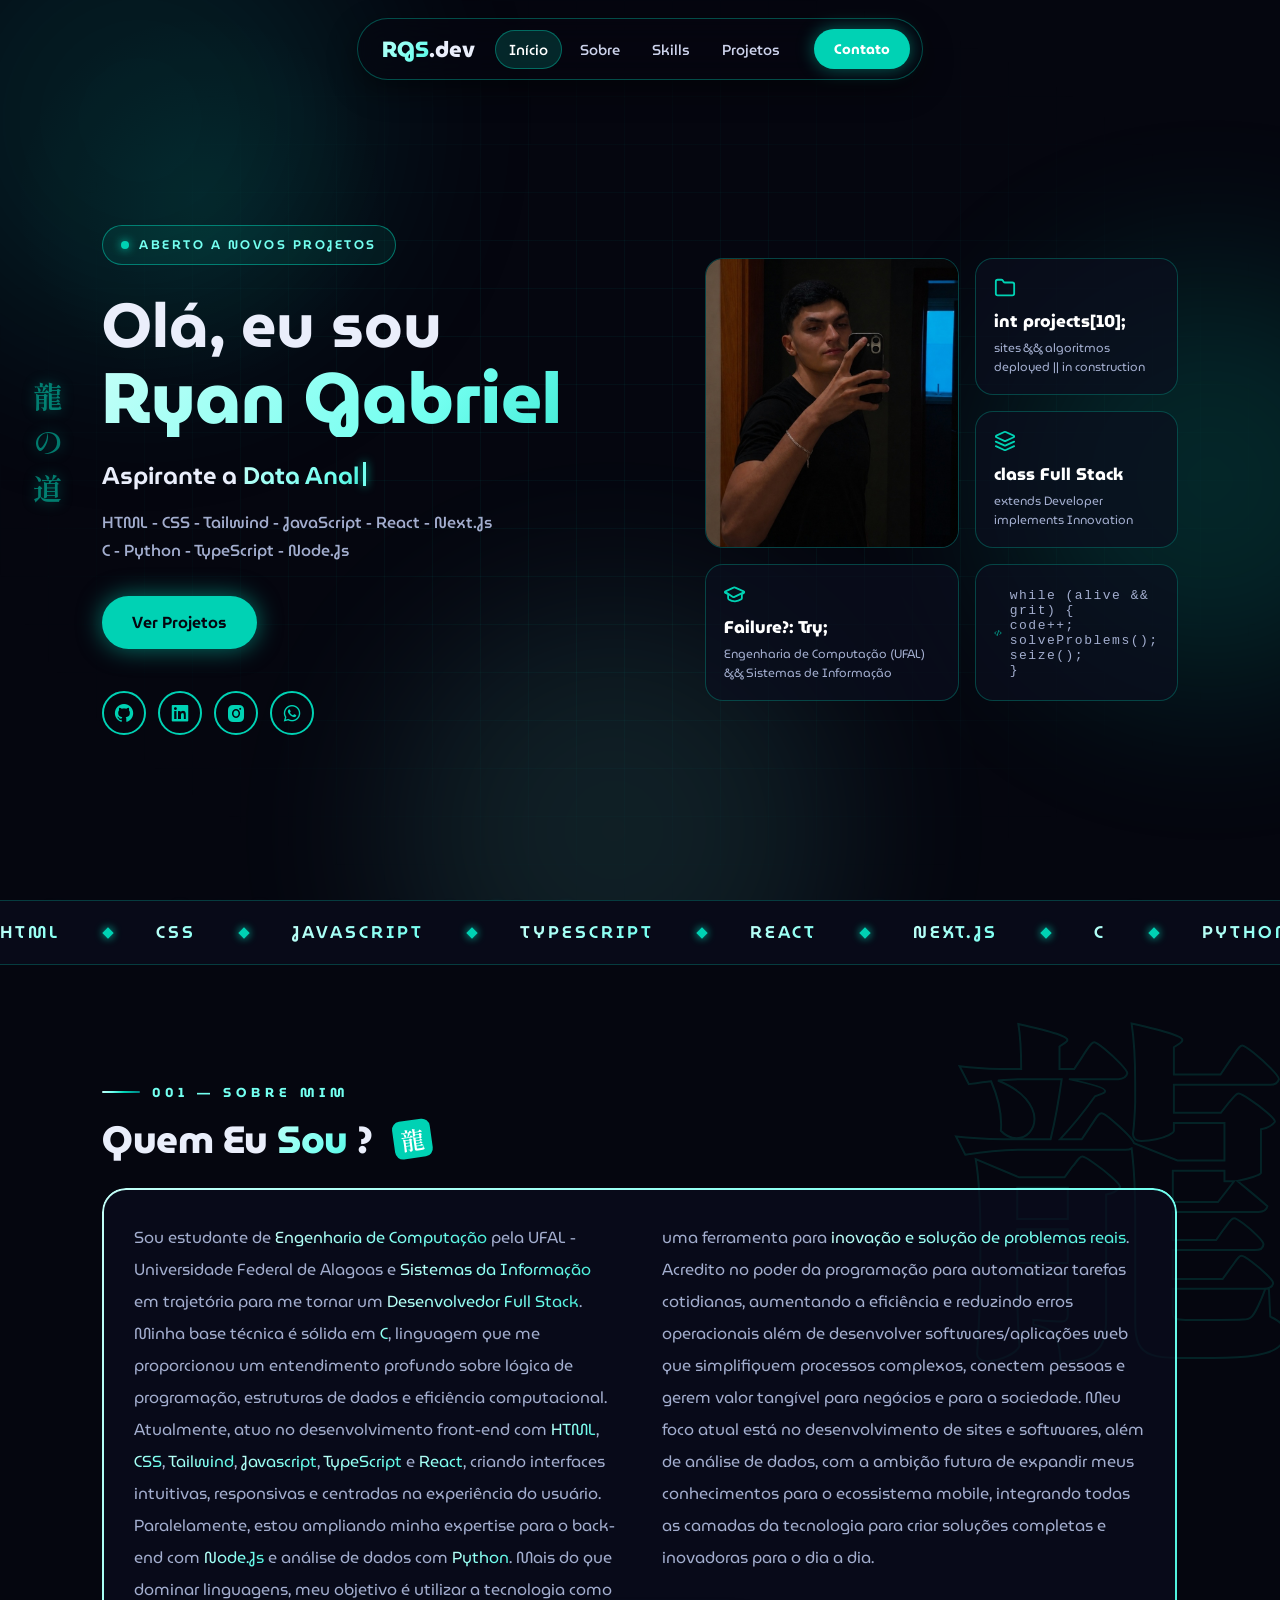
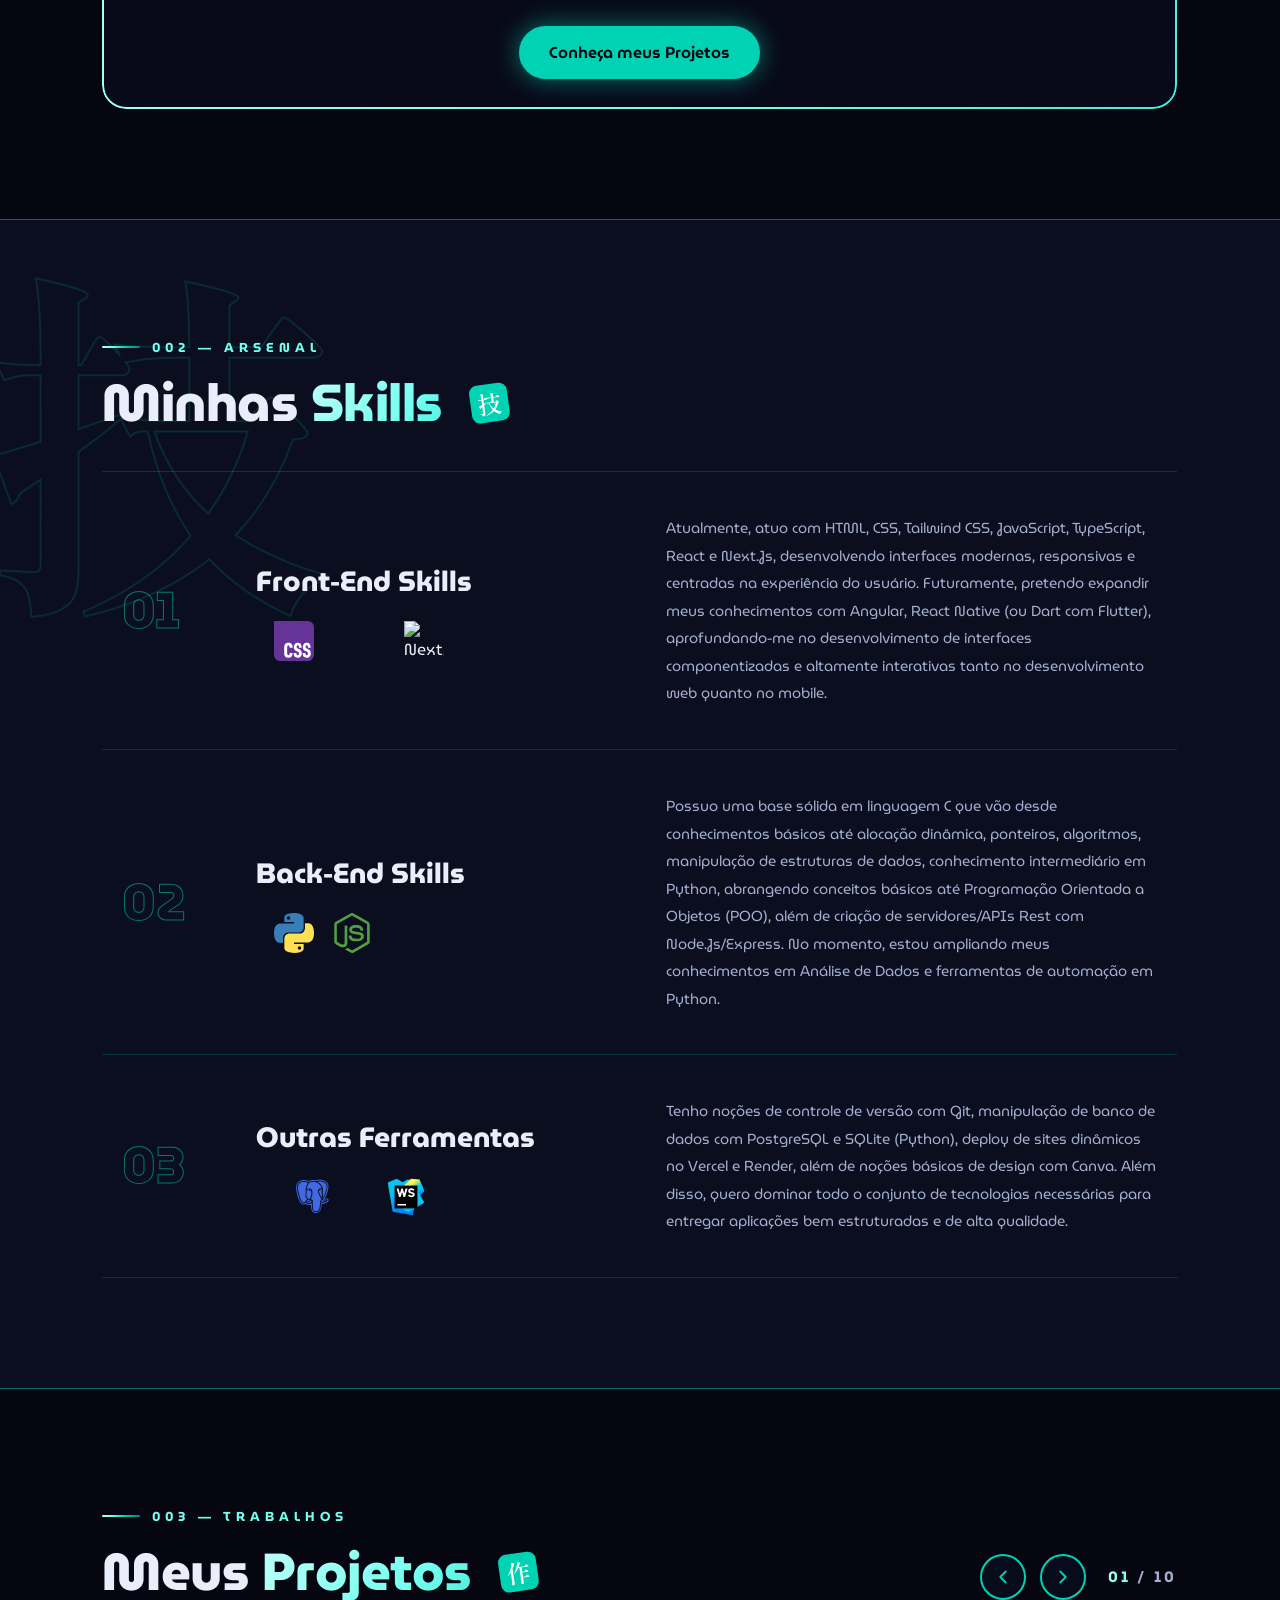
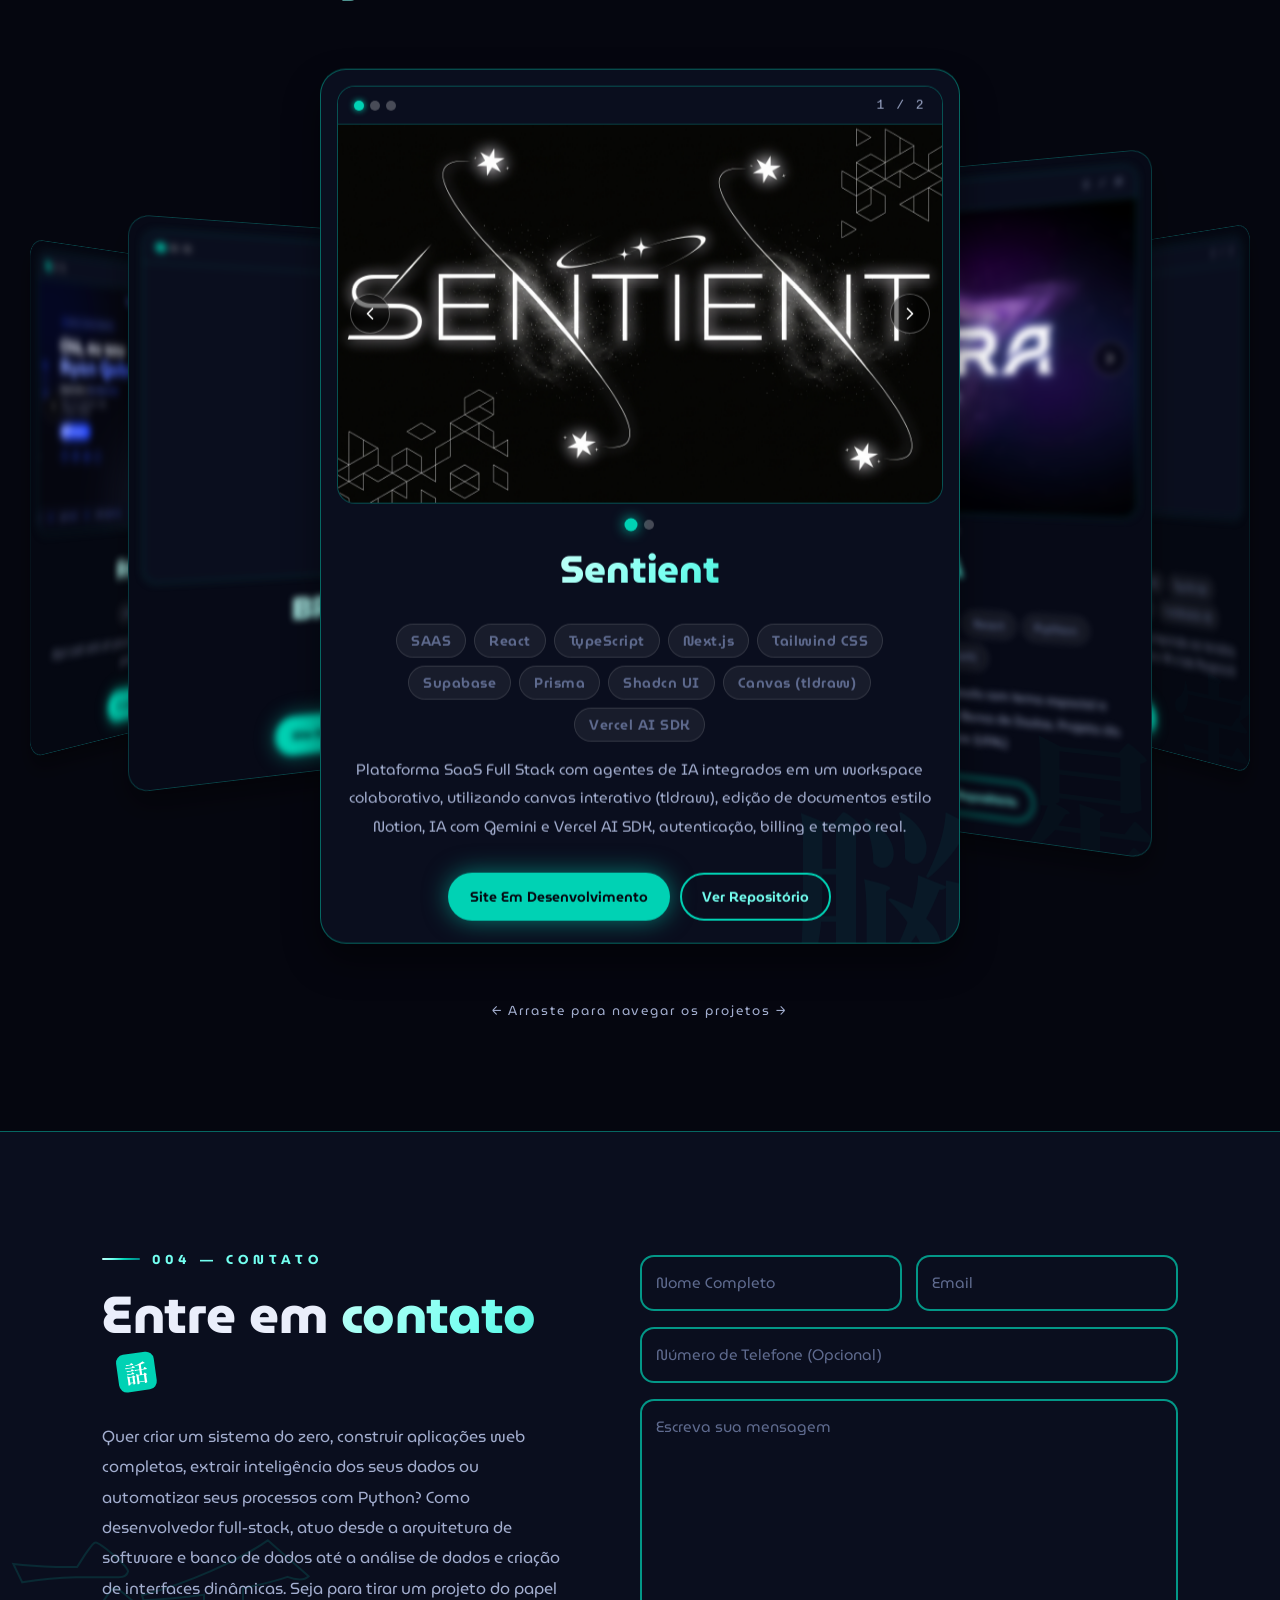
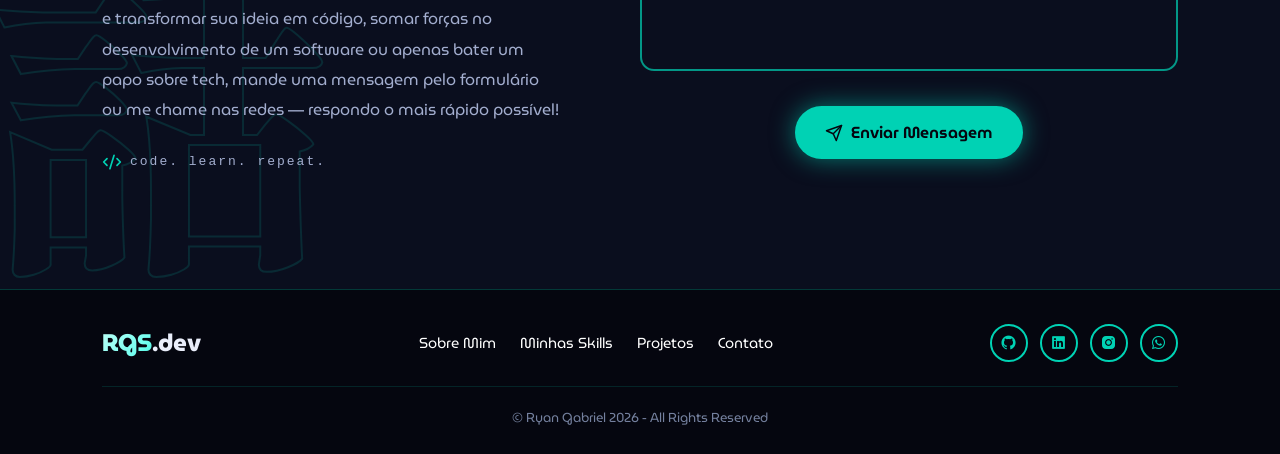
==== commit 2e19a5fe: "Importação da foto correta (Ryan2) na seção inicial do portfolio" ====
--- a/index.html
+++ b/index.html
@@ -100,7 +100,7 @@
             <div class="profile-ryan-right">
               <div class="profile-ryan-bento">
                 <div class="profile-bento-card profile-bento-profile h-anim" style="animation-delay: 0.3s">
-                  <img class="profile-bento-img" src="public/Ryan.png" alt="Ryan Gabriel" />
+                  <img class="profile-bento-img" src="public/Ryan2.jpg" alt="Ryan Gabriel" />
                 </div>
 
                 <div class="profile-bento-card profile-bento-info h-anim" style="animation-delay: 0.43s">
--- a/css/layout.css
+++ b/css/layout.css
@@ -1631,3 +1631,62 @@
 .profile-modal-btn-main:active {
   transform: scale(0.98);
 }
+
+/* ------ AJUSTE NOS ICONES DAS SKILLS NO MOBILE ------ */
+@media (max-width: 465px) {
+  .profile-skill-row:first-child .profile-skill-icons{
+    display: grid;
+    grid-template-columns: repeat(4, 1fr);
+    gap: 16px 12px;
+    justify-items: center;
+    align-items: center;
+  }
+
+  .profile-skill-row:first-child .profile-skill-icons > *:nth-child(4) {
+    grid-column-start: 1;
+  }
+
+  .profile-skill-row:first-child .profile-skill-icons > *:nth-child(1), 
+  .profile-skill-row:first-child .profile-skill-icons > *:nth-child(4) {
+    animation-delay: 0s !important;
+  }
+
+  .profile-skill-row:first-child .profile-skill-icons > *:nth-child(2), 
+  .profile-skill-row:first-child .profile-skill-icons > *:nth-child(5) {
+    animation-delay: 0.4s !important;
+  }
+
+  .profile-skill-row:first-child .profile-skill-icons > *:nth-child(3), 
+  .profile-skill-row:first-child .profile-skill-icons > *:nth-child(6) {
+    animation-delay: 0.8s !important;
+  }
+
+  .profile-skill-row:first-child .profile-skill-icons > *:nth-child(7) {
+    animation-delay: 1.2s !important;
+  }
+}
+
+@media (max-width: 385px) {
+  .profile-skill-row:last-child .profile-skill-icons{
+    display: grid;
+    grid-template-columns: repeat(3, 1fr);
+    gap: 16px 12px;
+    justify-items: center;
+    align-items: center;
+  }
+
+  .profile-skill-row:last-child .profile-skill-icons > *:nth-child(1), 
+  .profile-skill-row:last-child .profile-skill-icons > *:nth-child(4) {
+    animation-delay: 0s !important;
+  }
+
+  .profile-skill-row:last-child .profile-skill-icons > *:nth-child(2), 
+  .profile-skill-row:last-child .profile-skill-icons > *:nth-child(5) {
+    animation-delay: 0.4s !important;
+  }
+
+  .profile-skill-row:last-child .profile-skill-icons > *:nth-child(3), 
+  .profile-skill-row:last-child .profile-skill-icons > *:nth-child(6) {
+    animation-delay: 0.8s !important;
+  }
+}
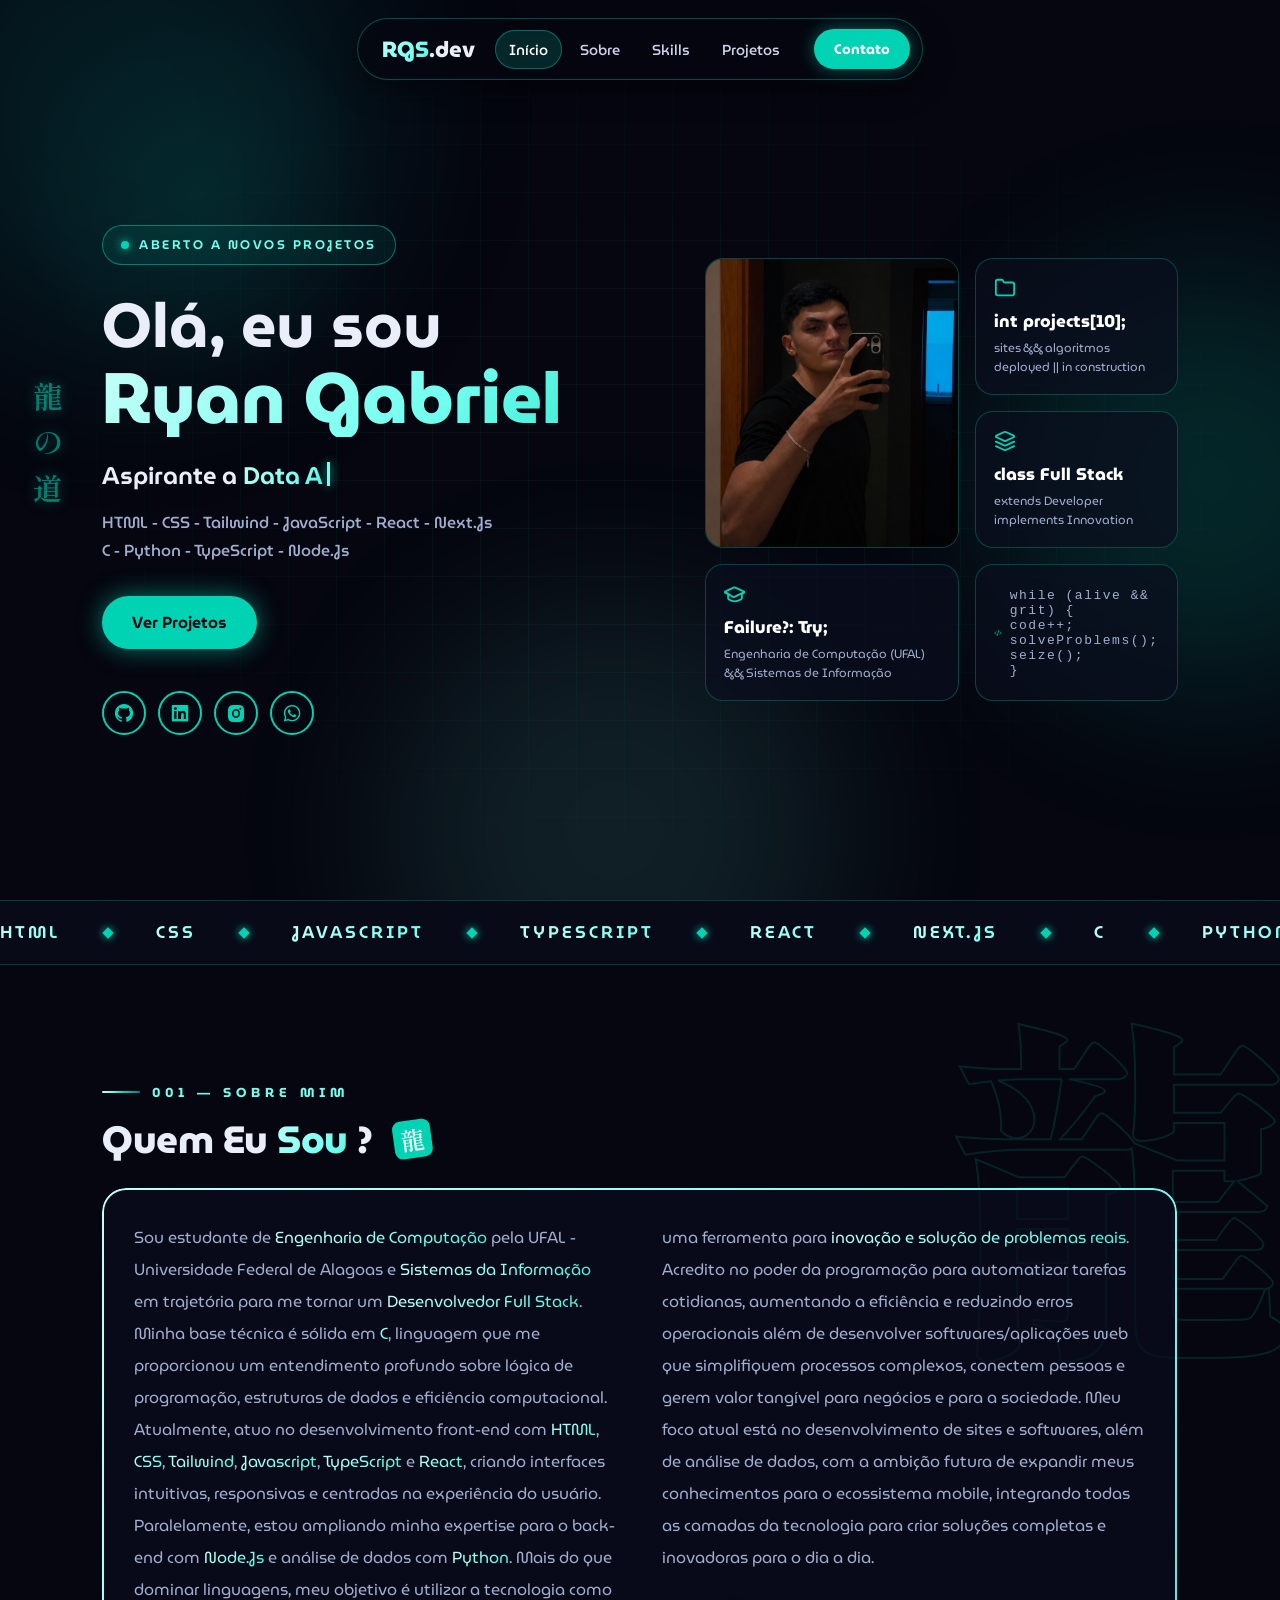
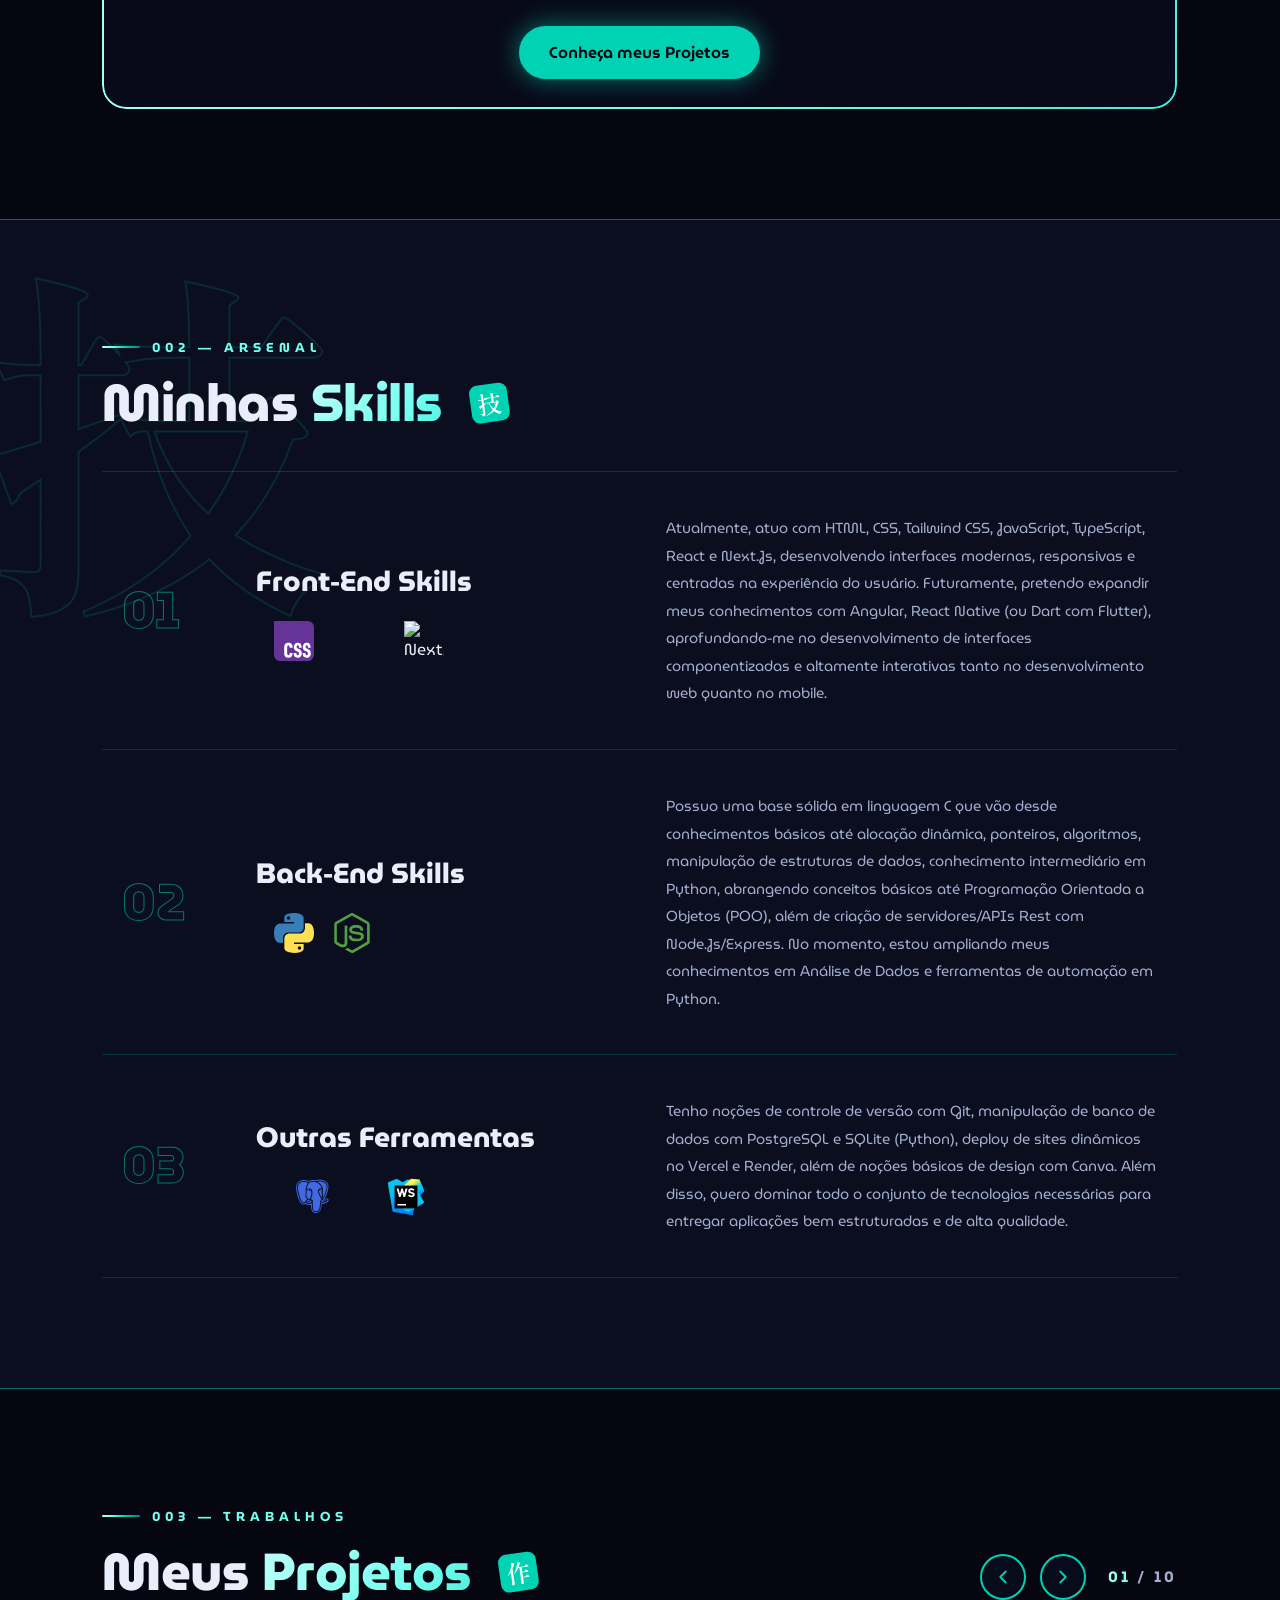
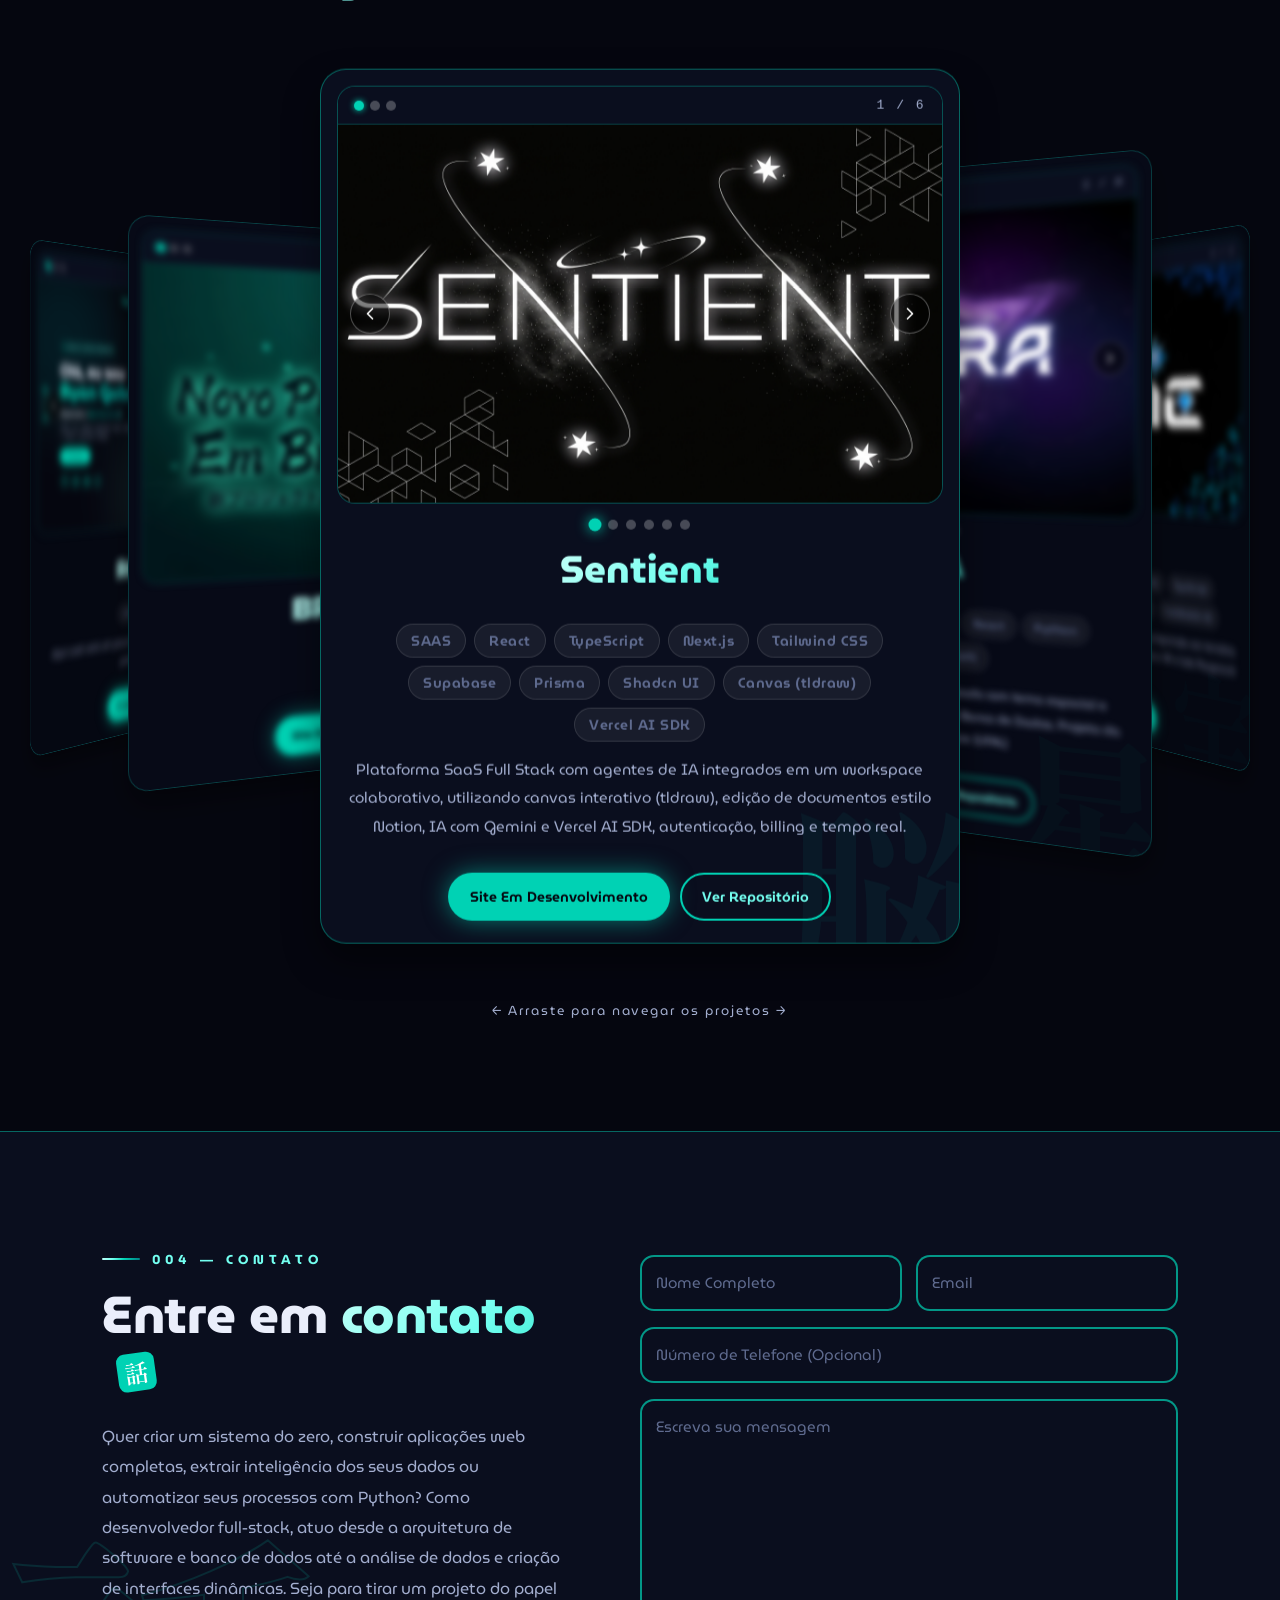
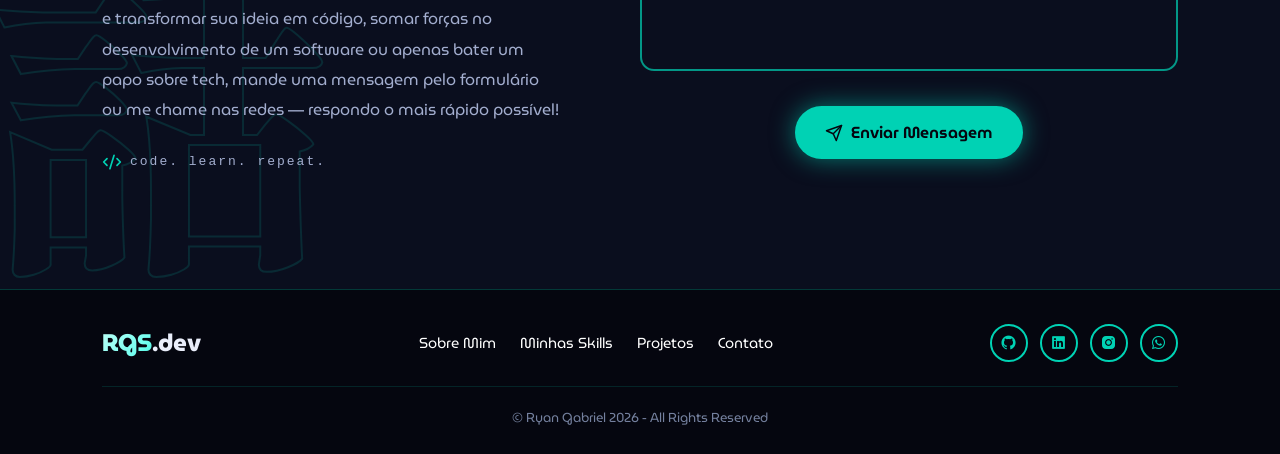
==== commit a089e9d9: "Adição/Correção das fotos dos projetos Sentient e RGS Portfolio e ajustes de importação das fotos no" ====
--- a/index.html
+++ b/index.html
@@ -100,7 +100,7 @@
             <div class="profile-ryan-right">
               <div class="profile-ryan-bento">
                 <div class="profile-bento-card profile-bento-profile h-anim" style="animation-delay: 0.3s">
-                  <img class="profile-bento-img" src="public/Ryan2.jpg" alt="Ryan Gabriel" />
+                  <img class="profile-bento-img" src="public/Ryan.jpg" alt="Ryan Gabriel" />
                 </div>
 
                 <div class="profile-bento-card profile-bento-info h-anim" style="animation-delay: 0.43s">
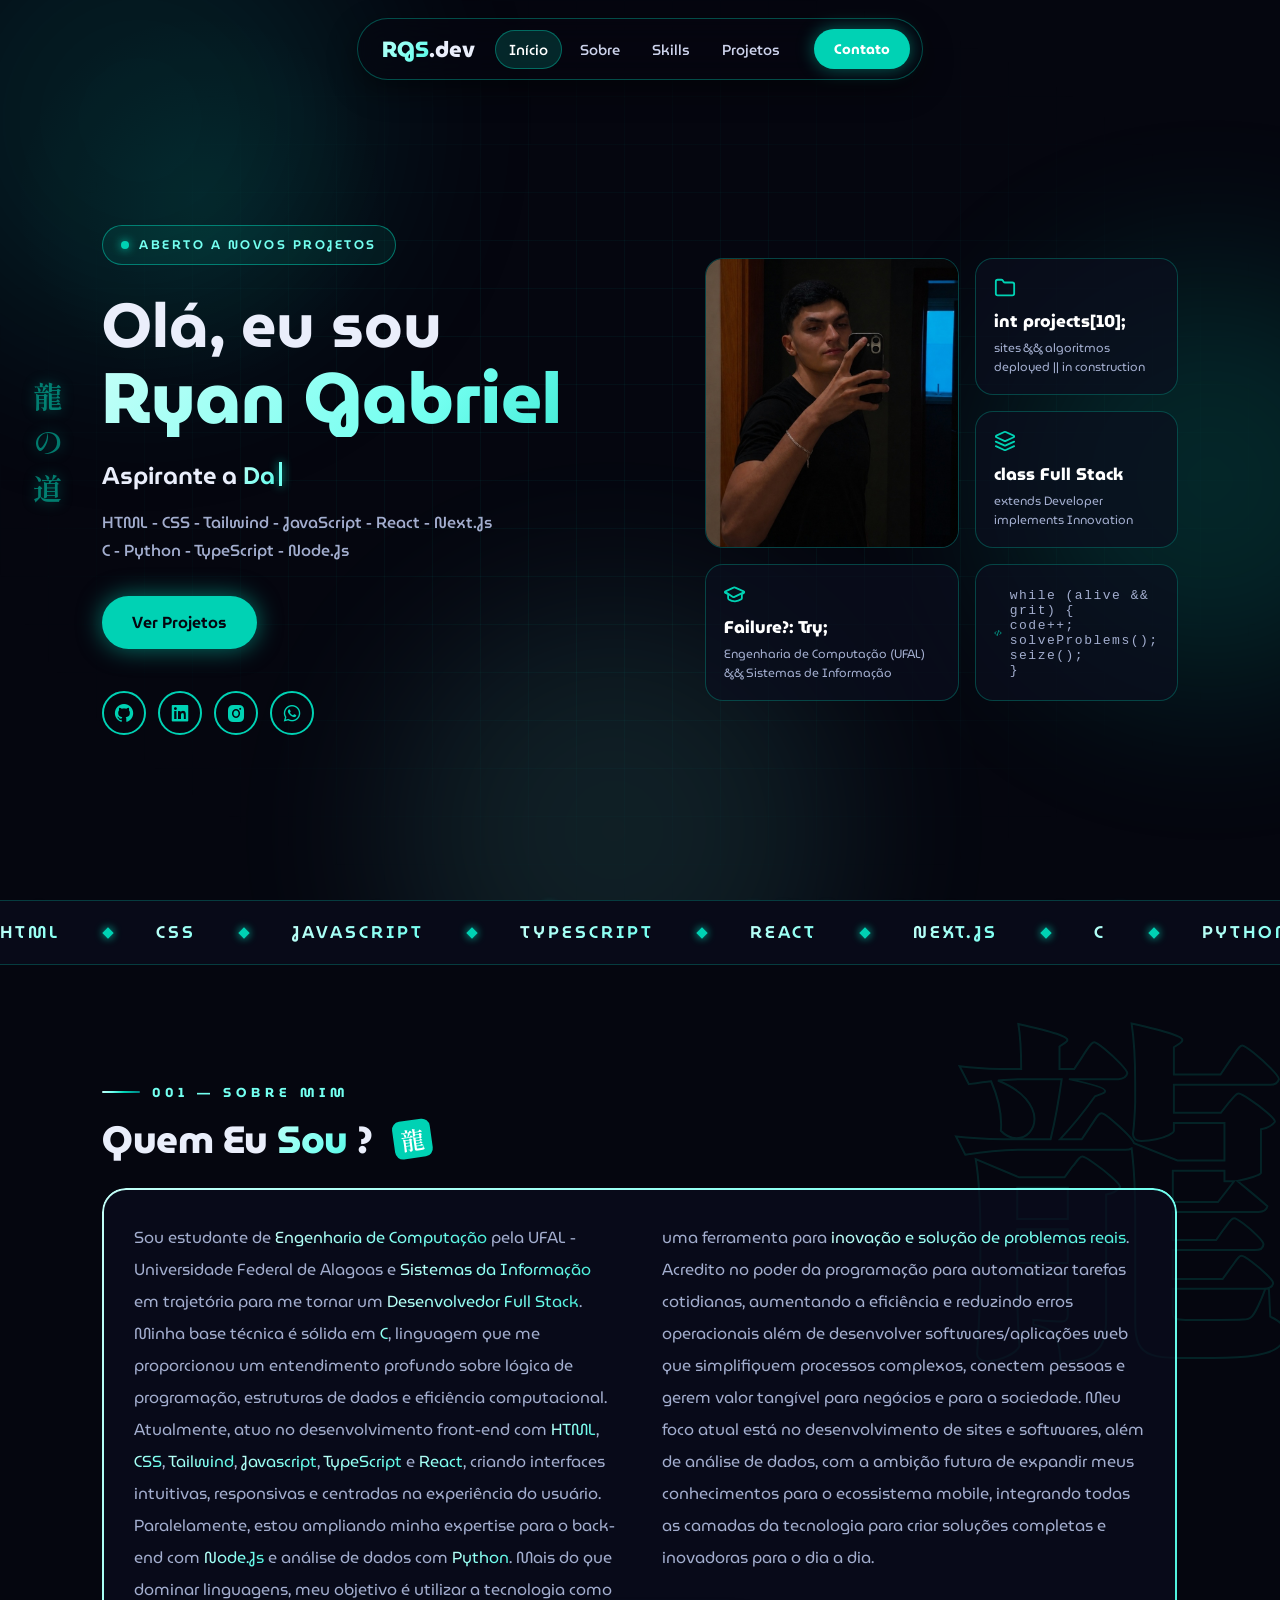
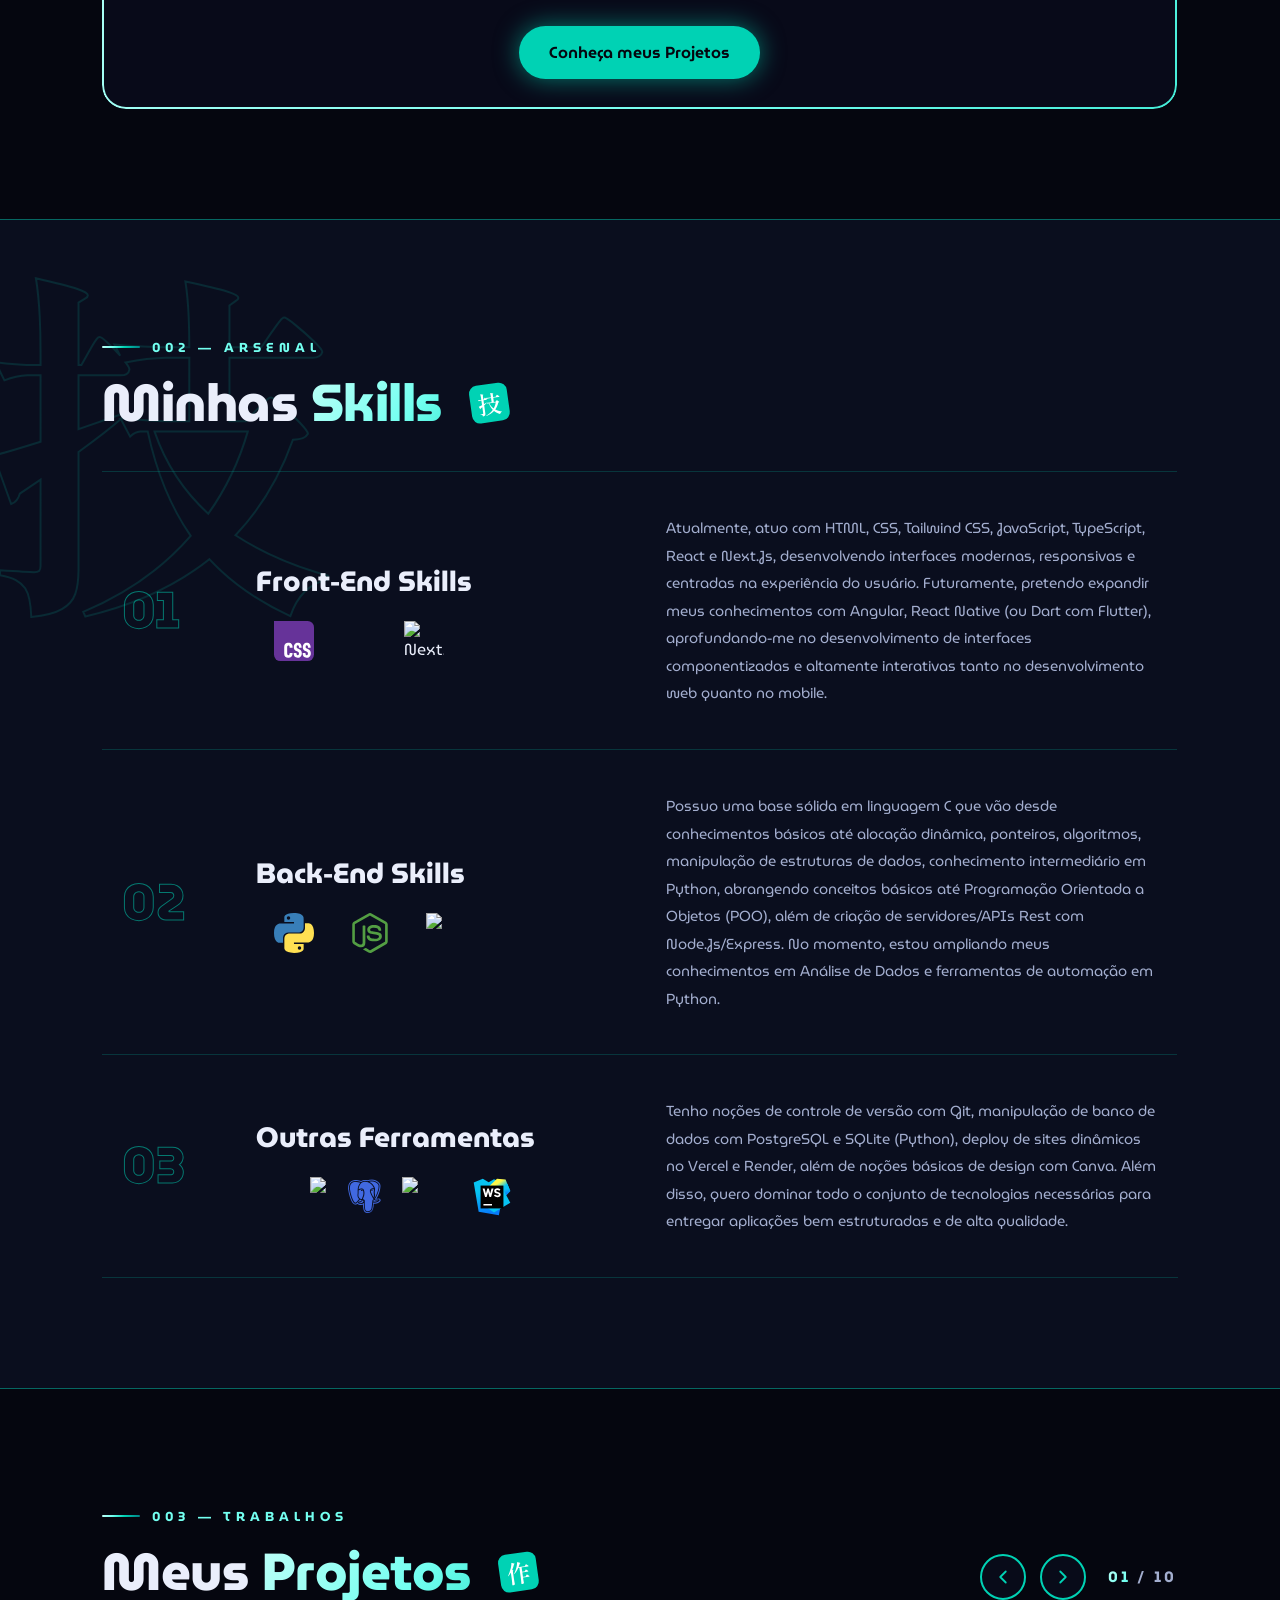
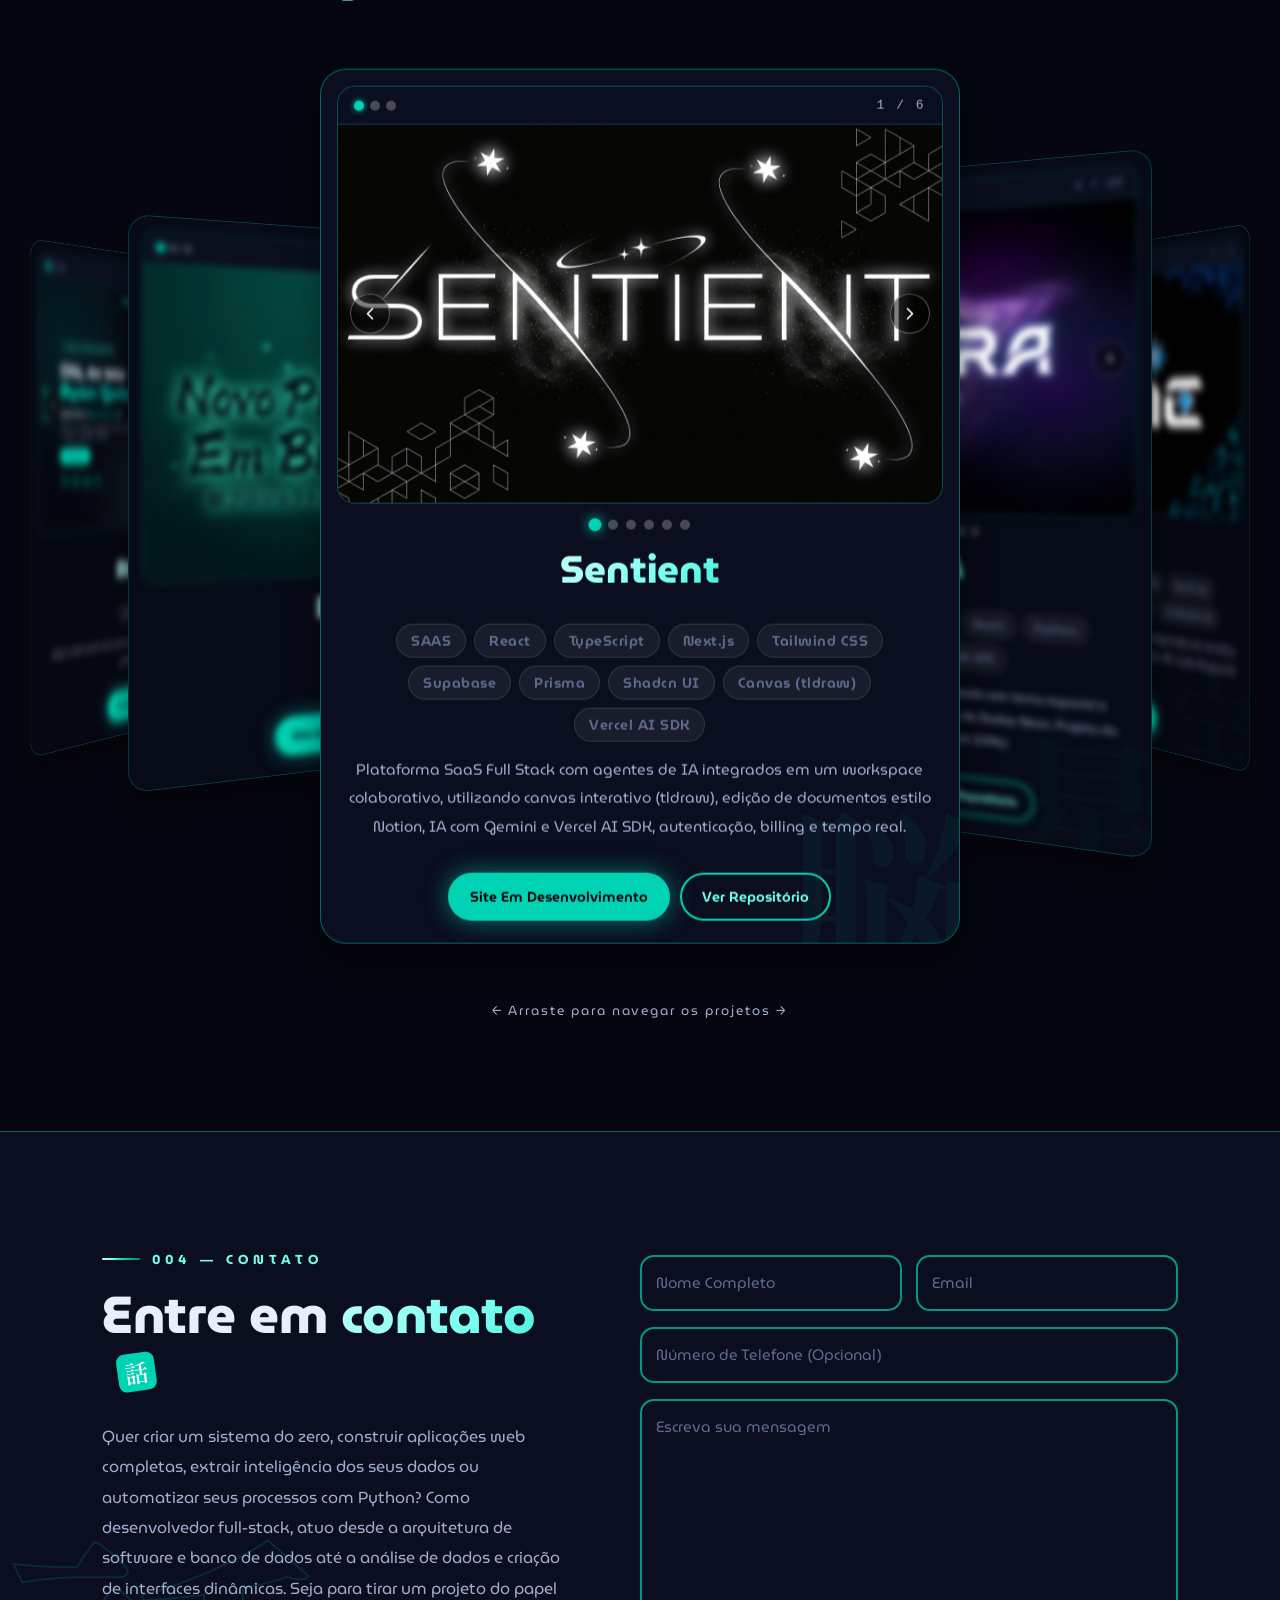
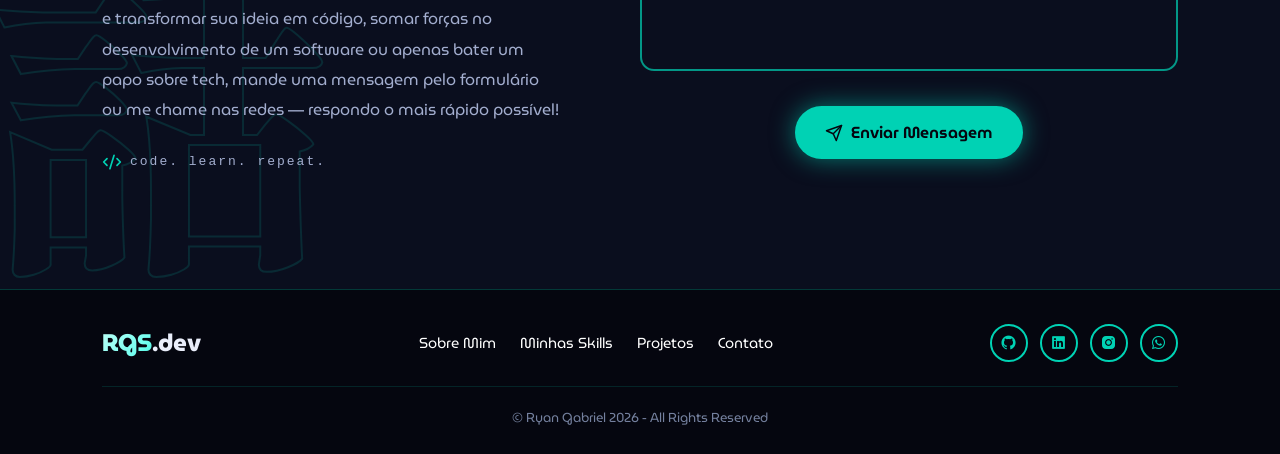
==== commit 5cdcff04: "Adição dos ícones de ferramentas faltantes: FastAPI, Sequelize, Prisma, SQLAlchemy e Supabase" ====
--- a/index.html
+++ b/index.html
@@ -266,12 +266,14 @@
                       </linearGradient>
                     </defs>
                   </svg>
-
+                  <i class="devicon-fastapi-plain colored"></i>
+          
                   <!-- SVG NodeJS -->
                   <svg class="profile-svg-icon profile-svg-node" xmlns="http://www.w3.org/2000/svg" fill="none" viewBox="0 0 600 600" style="animation-delay: 0.8s">
                     <path fill="#539E43" d="M300 600q-12.4-.2-23.2-6l-73.3-43.6c-11-6-5.5-8.3-2.2-9.4 15-5 17.7-6 33.1-14.9 1.7-1 3.9-.5 5.5.6l56.2 33.6c2.2 1.1 5 1.1 6.7 0L522.7 433q3.3-1.8 3.3-6V172.7c0-2.7-1.1-5-3.3-6L302.7 40c-2.1-1.1-4.9-1.1-6.6 0L76.2 166.7c-2.2 1.1-3.3 3.9-3.3 6.1V427c0 2.2 1.1 5 3.3 6l60 34.8c32.6 16.5 53-2.7 53-22V194.9c0-3.4 2.8-6.7 6.6-6.7H224c3.3 0 6.6 2.8 6.6 6.7v250.8c0 43.5-23.7 68.9-65 68.9-12.7 0-22.6 0-50.7-13.8l-57.9-33a47 47 0 0 1-23.1-40.3V173.4c0-16.6 8.8-32 23.1-40.3L277 5.8a49 49 0 0 1 46.3 0L543 133a47 47 0 0 1 23.1 40.3v254c0 16.6-8.8 32-23.1 40.3L323 595c-7.1 3.3-15.4 5-23.1 5m67.8-174.7c-96.5 0-116.3-44.1-116.3-81.6 0-3.3 2.7-6.6 6.6-6.6h28.7c3.3 0 6 2.2 6 5.5 4.4 29.2 17.1 43.5 75.6 43.5 46.3 0 66.1-10.4 66.1-35.2 0-14.4-5.5-24.9-77.7-32-60.1-6-97.6-19.3-97.6-67.3 0-44.6 37.5-71 100.3-71 70.6 0 105.3 24.2 109.7 77q0 2.6-1.6 5c-1.1 1.2-2.8 2.3-4.4 2.3h-28.7a6.5 6.5 0 0 1-6-5c-6.7-30.3-23.8-40.2-69-40.2-50.7 0-56.7 17.6-56.7 30.8 0 16 7.1 21 75.5 29.8C446 289 478 301.8 478 349.2c-.5 48.5-40.2 76-110.2 76"/>
                   </svg>
                   <i class="devicon-express-original" style="animation-delay: 1.2s"></i>
+                  <img src="https://cdn.jsdelivr.net/gh/devicons/devicon@latest/icons/sequelize/sequelize-original.svg" />
                   <i class="devicon-typescript-plain colored" style="animation-delay: 1.6s"></i>
                 </div>
               </div>
@@ -288,7 +290,10 @@
                 <div class="profile-skill-icons">
                   <i class="devicon-git-plain" style="animation-delay: 0s"></i>
                   <i class="devicon-github-plain" style="animation-delay: 0.4s"></i>
+                  <i class="devicon-prisma-original"></i>
+                  <img src="https://cdn.jsdelivr.net/gh/devicons/devicon@latest/icons/sqlalchemy/sqlalchemy-original.svg" />
                   <i class="bx bxl-postgresql" style="animation-delay: 0.8s"></i>
+                  <img src="https://cdn.jsdelivr.net/gh/devicons/devicon@latest/icons/supabase/supabase-original.svg" />
                   <i class="devicon-vercel-original" style="animation-delay: 1.2s"></i>
                   <i class="devicon-canva-original" style="animation-delay: 1.6s"></i>
                   <!-- SVG WebStorm -->
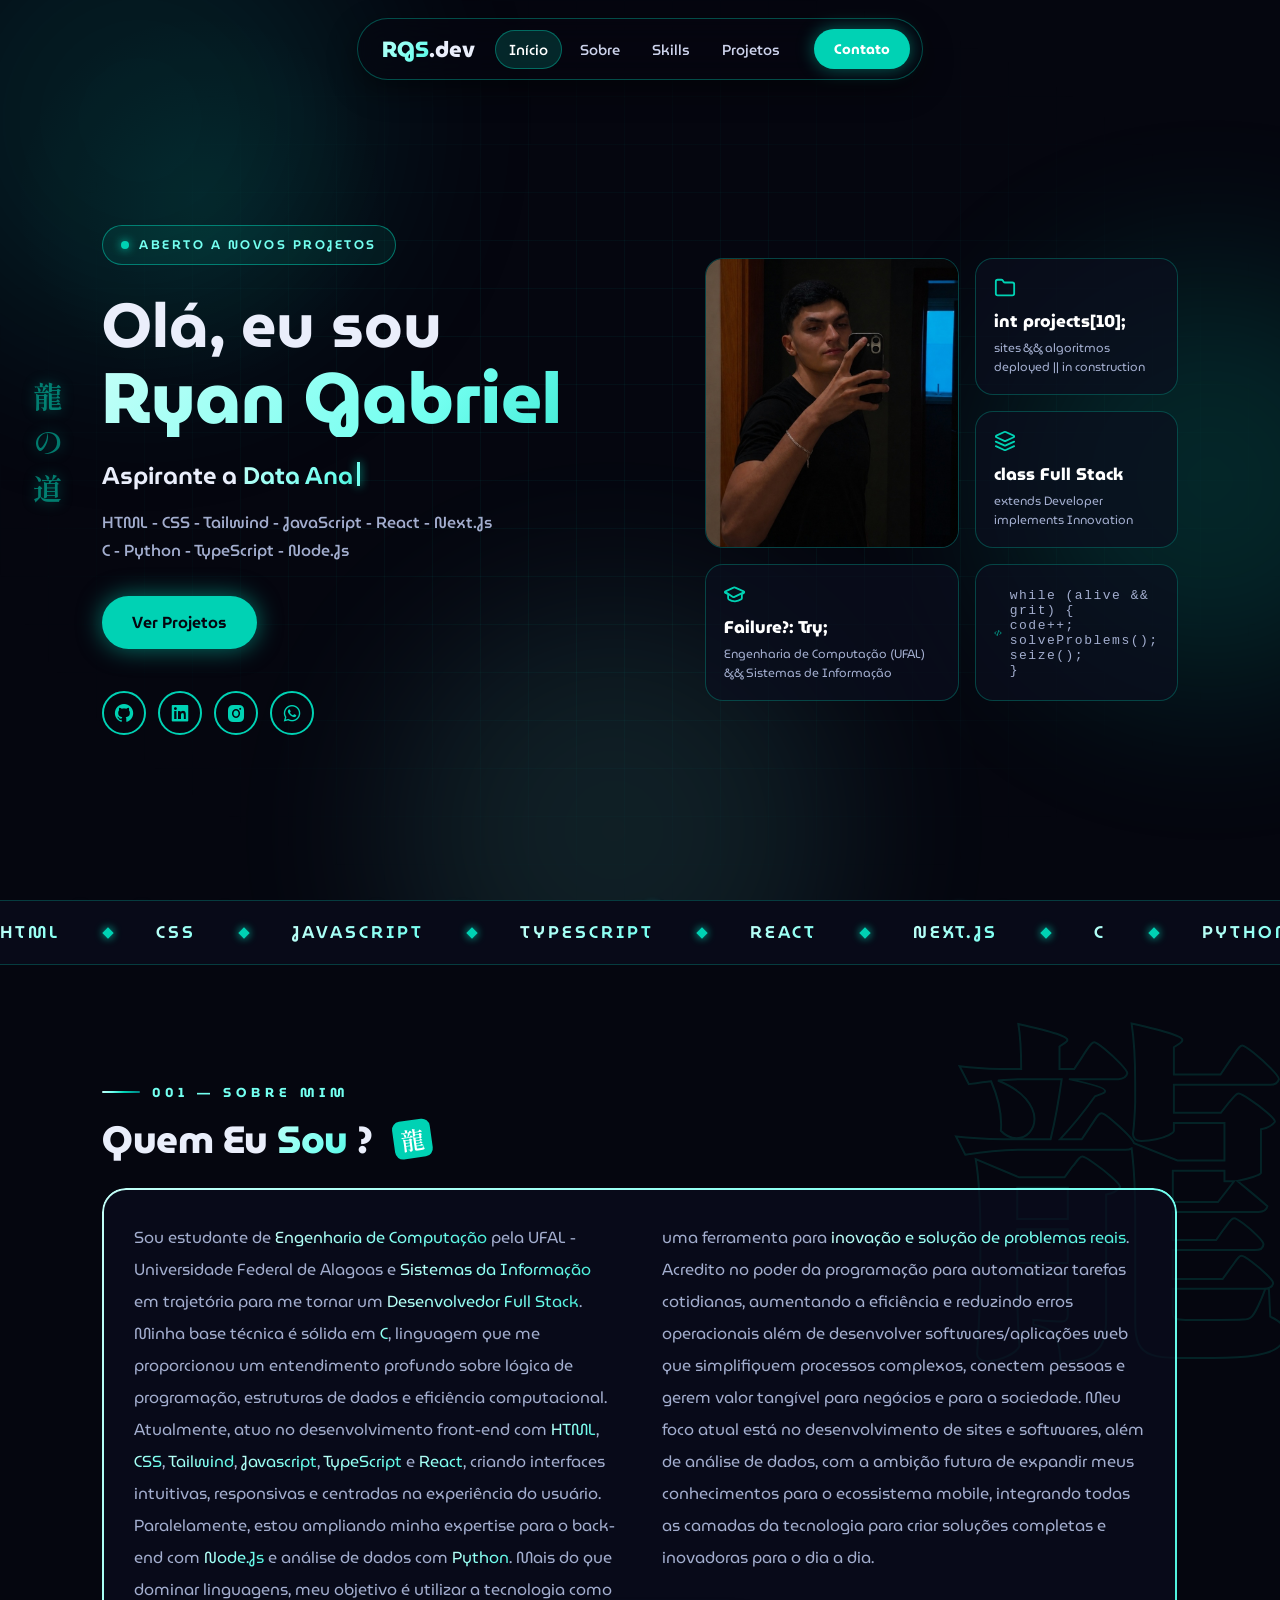
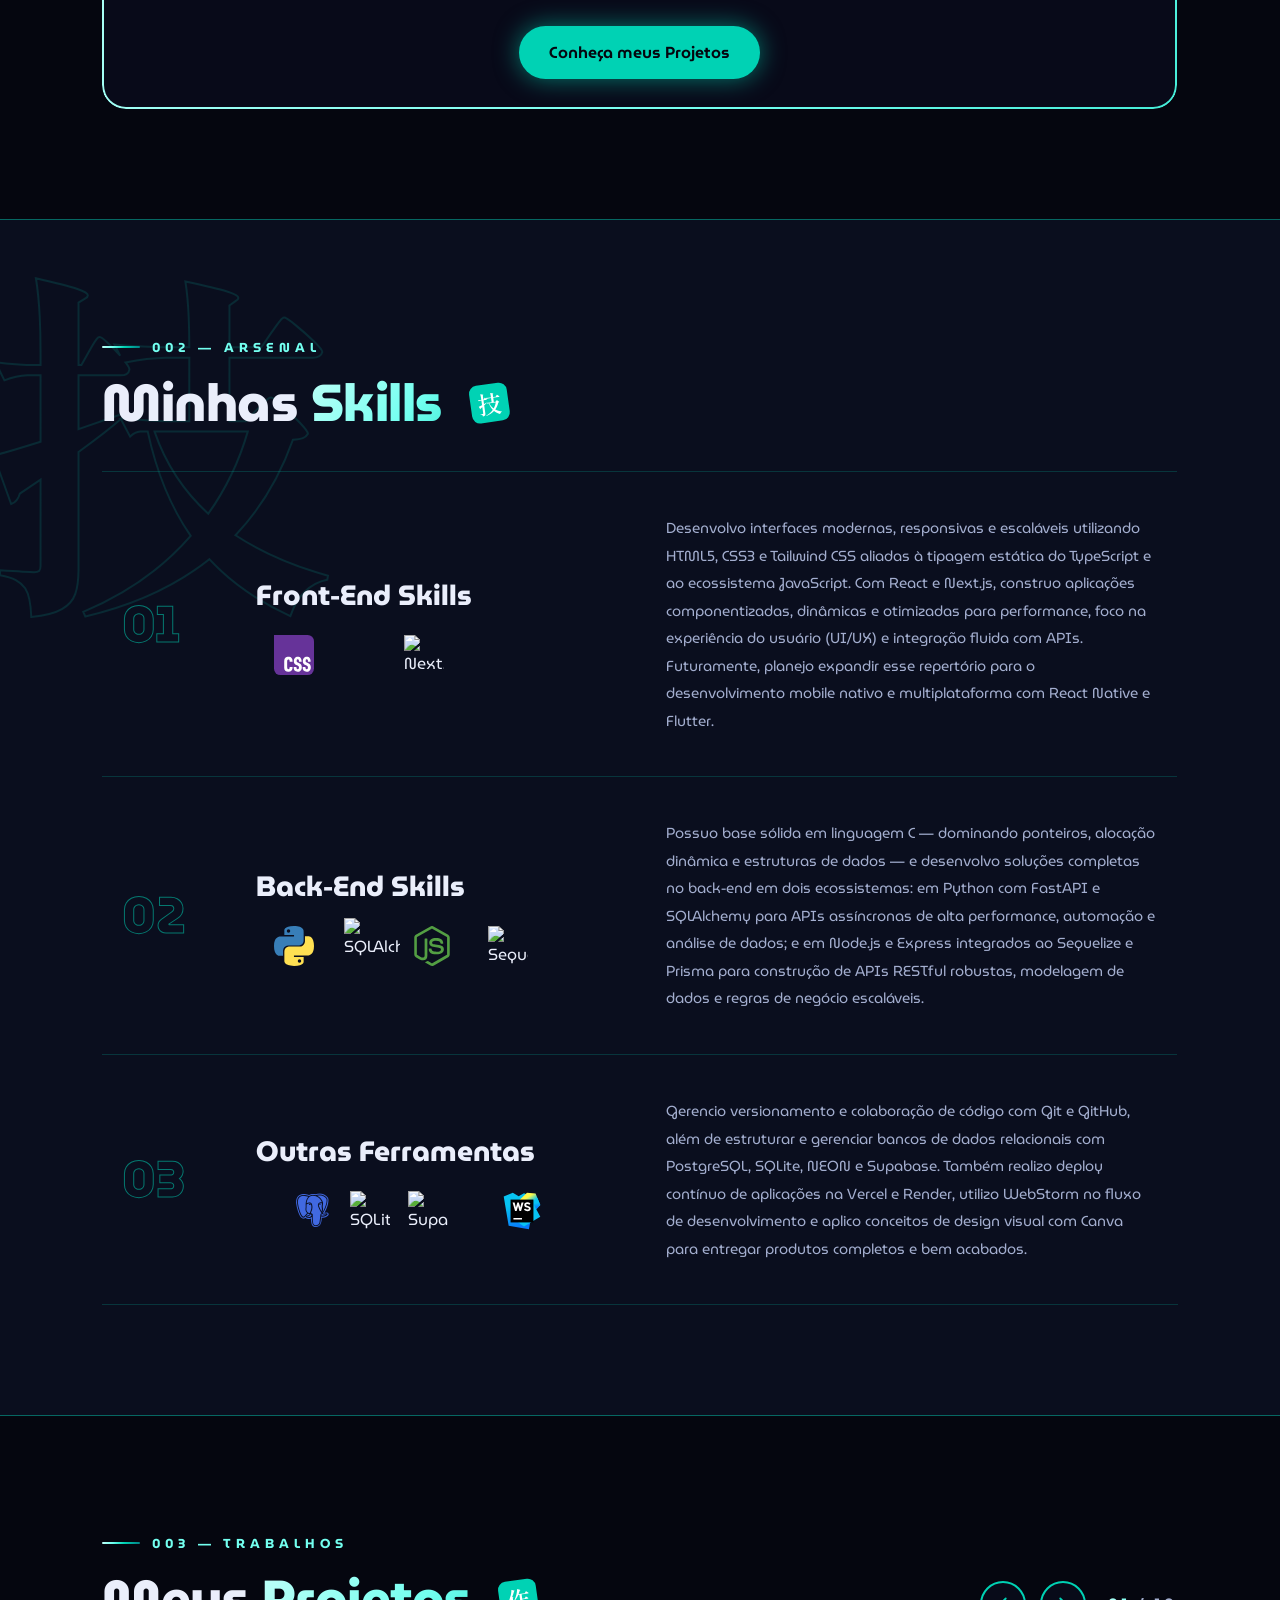
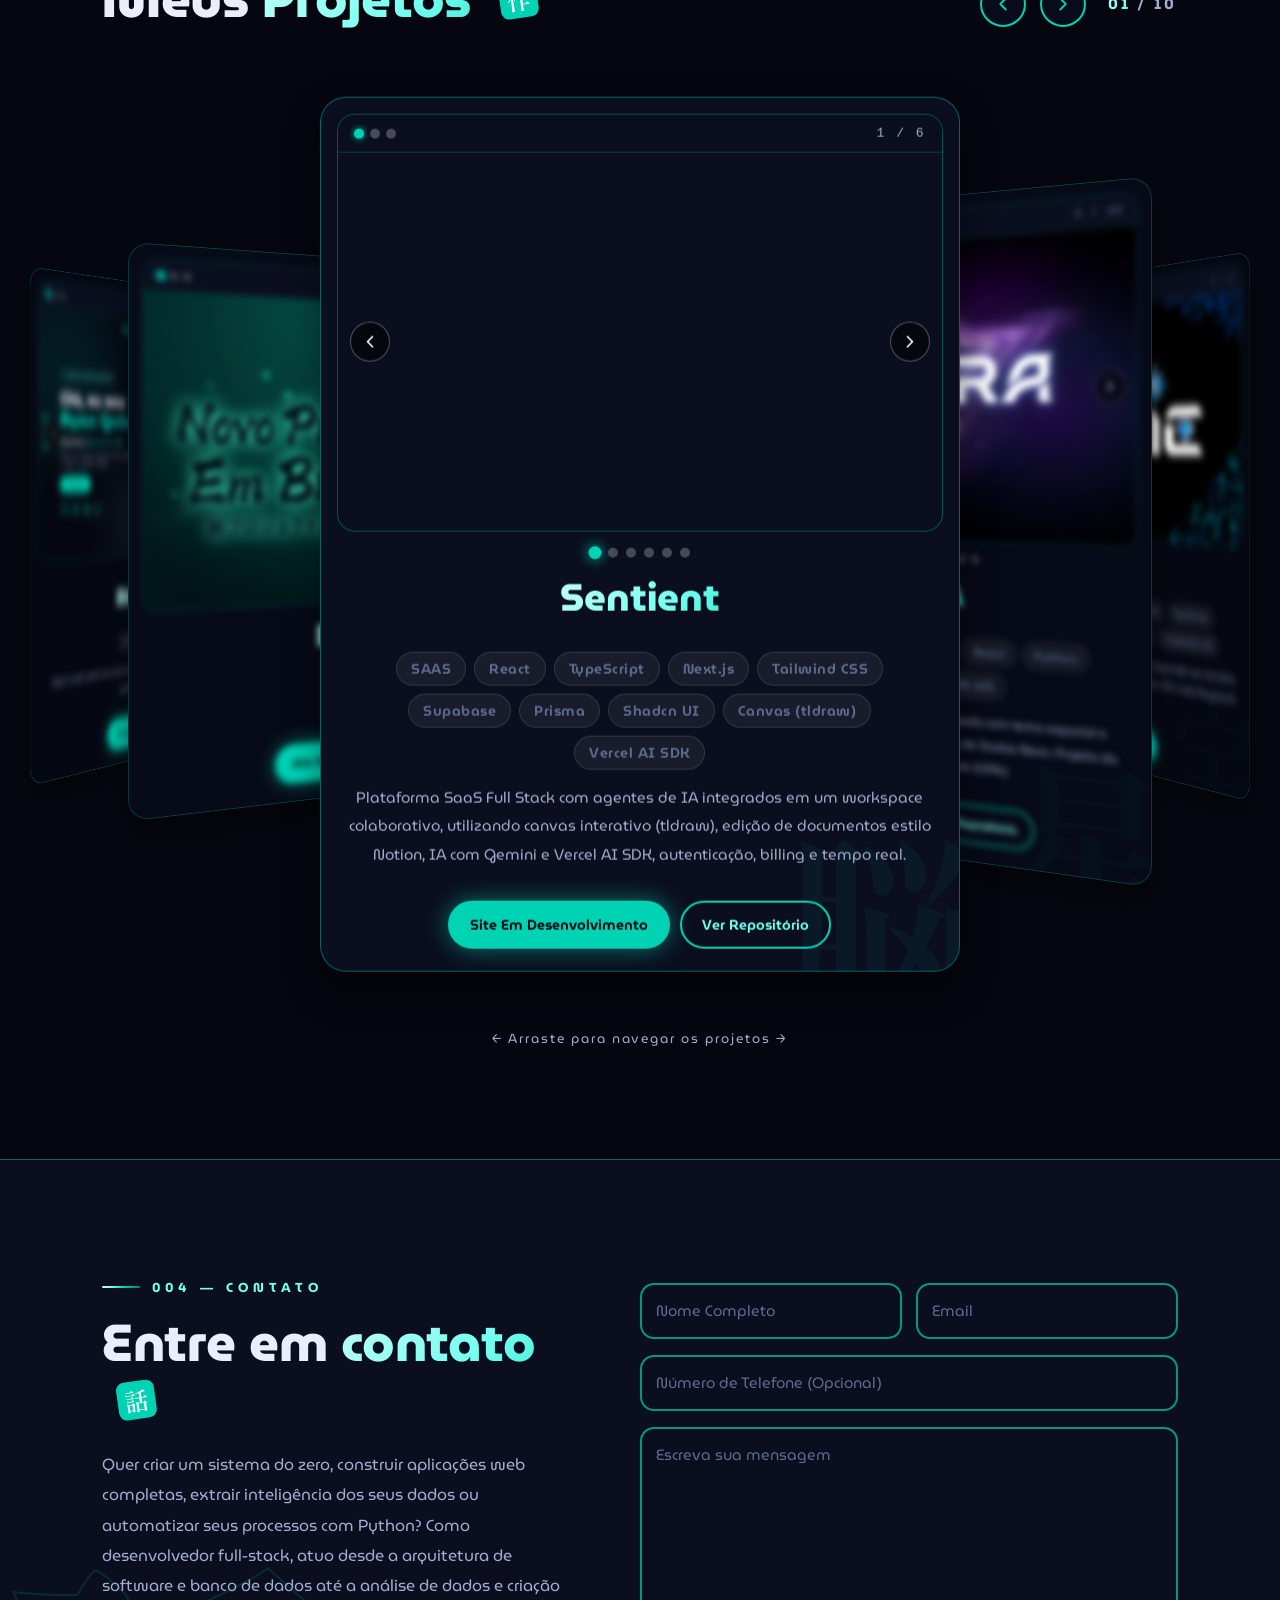
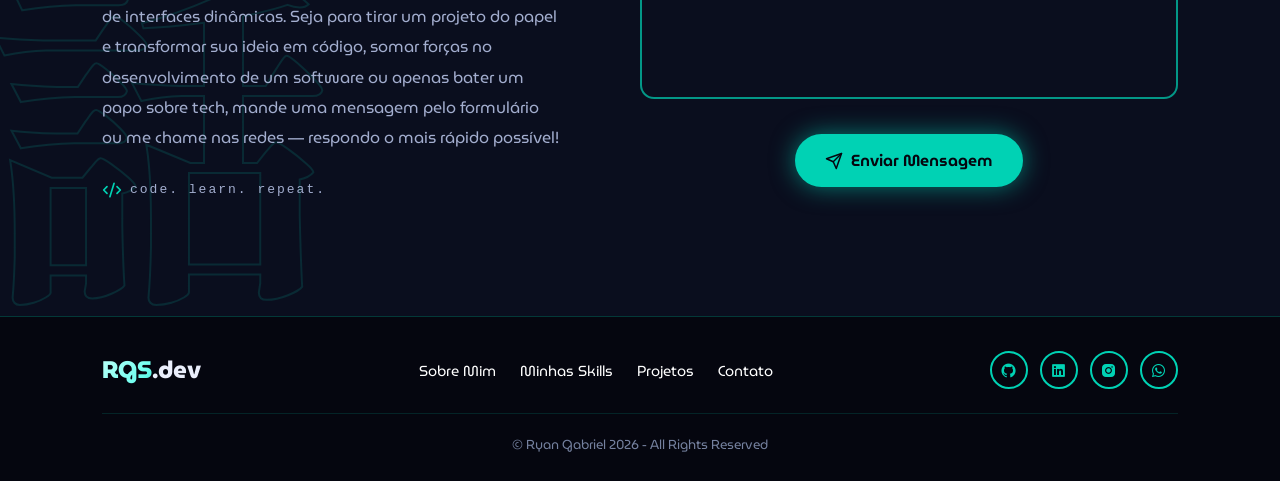
==== commit b84a00b8: "feat(skills): reorganiza ícones, estilos e descrições da stack - Move Prisma e SQLAlchemy para Back-" ====
--- a/index.html
+++ b/index.html
@@ -239,7 +239,7 @@
                 </div>
               </div>
               <p class="profile-skill-text">
-                Atualmente, atuo com HTML, CSS, Tailwind CSS, JavaScript, TypeScript, React e Next.Js, desenvolvendo interfaces modernas, responsivas e centradas na experiência do usuário. Futuramente, pretendo expandir meus conhecimentos com Angular, React Native (ou Dart com Flutter), aprofundando-me no desenvolvimento de interfaces componentizadas e altamente interativas tanto no desenvolvimento web quanto no mobile.
+                Desenvolvo interfaces modernas, responsivas e escaláveis utilizando HTML5, CSS3 e Tailwind CSS aliadas à tipagem estática do TypeScript e ao ecossistema JavaScript. Com React e Next.js, construo aplicações componentizadas, dinâmicas e otimizadas para performance, foco na experiência do usuário (UI/UX) e integração fluida com APIs. Futuramente, planejo expandir esse repertório para o desenvolvimento mobile nativo e multiplataforma com React Native e Flutter.
               </p>
             </div>
 
@@ -249,7 +249,7 @@
               <div class="profile-skill-mid">
                 <h3 class="profile-skill-title">Back-End Skills</h3>
                 <div class="profile-skill-icons">
-                  <i class="devicon-c-plain"></i>
+                  <i class="devicon-c-plain" style="animation-delay: 0s"></i>
 
                   <!-- SVG Python -->
                   <svg class="profile-svg-icon profile-svg-python" xmlns="http://www.w3.org/2000/svg" fill="none" viewBox="0 0 600 600" style="animation-delay: 0.4s">
@@ -266,19 +266,20 @@
                       </linearGradient>
                     </defs>
                   </svg>
-                  <i class="devicon-fastapi-plain colored"></i>
-          
+                  <i class="devicon-fastapi-plain colored" style="animation-delay: 0.8s"></i>
+                  <img class="profile-svg-icon profile-svg-sqlalchemy" src="https://cdn.jsdelivr.net/gh/devicons/devicon@latest/icons/sqlalchemy/sqlalchemy-original.svg" style="animation-delay: 1.2s" alt="SQLAlchemy" />
+                  
                   <!-- SVG NodeJS -->
-                  <svg class="profile-svg-icon profile-svg-node" xmlns="http://www.w3.org/2000/svg" fill="none" viewBox="0 0 600 600" style="animation-delay: 0.8s">
+                  <svg class="profile-svg-icon profile-svg-node" xmlns="http://www.w3.org/2000/svg" fill="none" viewBox="0 0 600 600" style="animation-delay: 1.6s">
                     <path fill="#539E43" d="M300 600q-12.4-.2-23.2-6l-73.3-43.6c-11-6-5.5-8.3-2.2-9.4 15-5 17.7-6 33.1-14.9 1.7-1 3.9-.5 5.5.6l56.2 33.6c2.2 1.1 5 1.1 6.7 0L522.7 433q3.3-1.8 3.3-6V172.7c0-2.7-1.1-5-3.3-6L302.7 40c-2.1-1.1-4.9-1.1-6.6 0L76.2 166.7c-2.2 1.1-3.3 3.9-3.3 6.1V427c0 2.2 1.1 5 3.3 6l60 34.8c32.6 16.5 53-2.7 53-22V194.9c0-3.4 2.8-6.7 6.6-6.7H224c3.3 0 6.6 2.8 6.6 6.7v250.8c0 43.5-23.7 68.9-65 68.9-12.7 0-22.6 0-50.7-13.8l-57.9-33a47 47 0 0 1-23.1-40.3V173.4c0-16.6 8.8-32 23.1-40.3L277 5.8a49 49 0 0 1 46.3 0L543 133a47 47 0 0 1 23.1 40.3v254c0 16.6-8.8 32-23.1 40.3L323 595c-7.1 3.3-15.4 5-23.1 5m67.8-174.7c-96.5 0-116.3-44.1-116.3-81.6 0-3.3 2.7-6.6 6.6-6.6h28.7c3.3 0 6 2.2 6 5.5 4.4 29.2 17.1 43.5 75.6 43.5 46.3 0 66.1-10.4 66.1-35.2 0-14.4-5.5-24.9-77.7-32-60.1-6-97.6-19.3-97.6-67.3 0-44.6 37.5-71 100.3-71 70.6 0 105.3 24.2 109.7 77q0 2.6-1.6 5c-1.1 1.2-2.8 2.3-4.4 2.3h-28.7a6.5 6.5 0 0 1-6-5c-6.7-30.3-23.8-40.2-69-40.2-50.7 0-56.7 17.6-56.7 30.8 0 16 7.1 21 75.5 29.8C446 289 478 301.8 478 349.2c-.5 48.5-40.2 76-110.2 76"/>
                   </svg>
-                  <i class="devicon-express-original" style="animation-delay: 1.2s"></i>
-                  <img src="https://cdn.jsdelivr.net/gh/devicons/devicon@latest/icons/sequelize/sequelize-original.svg" />
-                  <i class="devicon-typescript-plain colored" style="animation-delay: 1.6s"></i>
+                  <i class="devicon-express-original" style="animation-delay: 2.0s"></i>
+                  <img class="profile-svg-icon profile-svg-sequelize" src="https://cdn.jsdelivr.net/gh/devicons/devicon@latest/icons/sequelize/sequelize-original.svg" style="animation-delay: 2.4s" alt="Sequelize" />
+                  <i class="devicon-prisma-original" style="animation-delay: 2.8s"></i>
                 </div>
               </div>
               <p class="profile-skill-text">
-                Possuo uma base sólida em linguagem C que vão desde conhecimentos básicos até alocação dinâmica, ponteiros, algoritmos, manipulação de estruturas de dados, conhecimento intermediário em Python, abrangendo conceitos básicos até Programação Orientada a Objetos (POO), além de criação de servidores/APIs Rest com Node.Js/Express. No momento, estou ampliando meus conhecimentos em Análise de Dados e ferramentas de automação em Python.
+                Possuo base sólida em linguagem C — dominando ponteiros, alocação dinâmica e estruturas de dados — e desenvolvo soluções completas no back-end em dois ecossistemas: em Python com FastAPI e SQLAlchemy para APIs assíncronas de alta performance, automação e análise de dados; e em Node.js e Express integrados ao Sequelize e Prisma para construção de APIs RESTful robustas, modelagem de dados e regras de negócio escaláveis.
               </p>
             </div>
 
@@ -290,14 +291,14 @@
                 <div class="profile-skill-icons">
                   <i class="devicon-git-plain" style="animation-delay: 0s"></i>
                   <i class="devicon-github-plain" style="animation-delay: 0.4s"></i>
-                  <i class="devicon-prisma-original"></i>
-                  <img src="https://cdn.jsdelivr.net/gh/devicons/devicon@latest/icons/sqlalchemy/sqlalchemy-original.svg" />
                   <i class="bx bxl-postgresql" style="animation-delay: 0.8s"></i>
-                  <img src="https://cdn.jsdelivr.net/gh/devicons/devicon@latest/icons/supabase/supabase-original.svg" />
-                  <i class="devicon-vercel-original" style="animation-delay: 1.2s"></i>
-                  <i class="devicon-canva-original" style="animation-delay: 1.6s"></i>
+                  <img class="profile-svg-icon profile-svg-sqlite" src="https://cdn.jsdelivr.net/gh/devicons/devicon@latest/icons/sqlite/sqlite-original.svg" style="animation-delay: 1.2s" alt="SQLite" />
+                  <img class="profile-svg-icon profile-svg-supabase" src="https://cdn.jsdelivr.net/gh/devicons/devicon@latest/icons/supabase/supabase-original.svg" style="animation-delay: 1.6s" alt="Supabase" />
+                  <i class="devicon-vercel-original" style="animation-delay: 2.0s"></i>
+                  <i class="devicon-canva-original" style="animation-delay: 2.4s"></i>
+                  
                   <!-- SVG WebStorm -->
-                  <svg class="profile-svg-icon profile-svg-webstorm" viewBox="0 0 128 128" style="animation-delay: 2.0s">
+                  <svg class="profile-svg-icon profile-svg-webstorm" viewBox="0 0 128 128" style="animation-delay: 2.8s">
                     <defs>
                       <linearGradient id="a" x1="38.88" x2="63.72" y1="6.5" y2="95.94" gradientTransform="rotate(.104) scale(1.21905)" gradientUnits="userSpaceOnUse">
                         <stop offset=".28" stop-color="#07c3f2"></stop>
@@ -321,7 +322,7 @@
                 </div>
               </div>
               <p class="profile-skill-text">
-                Tenho noções de controle de versão com Git, manipulação de banco de dados com PostgreSQL e SQLite (Python), deploy de sites dinâmicos no Vercel e Render, além de noções básicas de design com Canva. Além disso, quero dominar todo o conjunto de tecnologias necessárias para entregar aplicações bem estruturadas e de alta qualidade.
+                Gerencio versionamento e colaboração de código com Git e GitHub, além de estruturar e gerenciar bancos de dados relacionais com PostgreSQL, SQLite, NEON e Supabase. Também realizo deploy contínuo de aplicações na Vercel e Render, utilizo WebStorm no fluxo de desenvolvimento e aplico conceitos de design visual com Canva para entregar produtos completos e bem acabados.
               </p>
             </div>
           </div>
--- a/css/layout.css
+++ b/css/layout.css
@@ -948,6 +948,42 @@
   filter: drop-shadow(0 0 16px rgba(0, 196, 204, 0.75));
 }
 
+/* Prisma (Roxo padrão da marca + Brilho Neon Roxo) */
+.profile-skill-icons .devicon-prisma-original {
+  color: #5A67D8 !important;
+}
+.profile-skill-icons .devicon-prisma-original:hover,
+.profile-skill-row:hover .devicon-prisma-original {
+  filter: drop-shadow(0 0 14px rgba(90, 103, 216, 0.95));
+}
+
+/* FastAPI */
+.profile-skill-icons .devicon-fastapi-plain.colored {
+  color: #009688 !important;
+}
+.profile-skill-icons .devicon-fastapi-plain.colored:hover,
+.profile-skill-row:hover .devicon-fastapi-plain.colored {
+  filter: drop-shadow(0 0 12px rgba(0, 150, 136, 0.85));
+}
+
+/* Sequelize */
+.profile-skill-row:hover .profile-svg-sequelize,
+.profile-svg-sequelize:hover {
+  filter: drop-shadow(0 0 12px rgba(59, 118, 195, 0.85));
+}
+
+/* SQLite */
+.profile-skill-row:hover .profile-svg-sqlite,
+.profile-svg-sqlite:hover {
+  filter: drop-shadow(0 0 12px rgba(15, 128, 204, 0.85));
+}
+
+/* Supabase */
+.profile-skill-row:hover .profile-svg-supabase,
+.profile-svg-supabase:hover {
+  filter: drop-shadow(0 0 12px rgba(62, 207, 142, 0.85));
+}
+
 /* ---------- Padronização de SVGs de Skills ---------- */
 .profile-svg-icon {
   width: 40px;
@@ -957,6 +993,22 @@
   animation: profile-float 4s ease-in-out infinite;
   transition: transform 0.4s ease, filter 0.4s ease;
   cursor: auto;
+}
+
+/* SQLAlchemy */
+.profile-svg-icon.profile-svg-sqlalchemy {
+  width: 56px;
+  height: 56px;
+  margin: -8px -6px;
+  object-fit: contain;
+}
+
+.profile-skill-row:hover .profile-svg-sqlalchemy,
+.profile-svg-sqlalchemy:hover {
+  filter: brightness(1.6)
+          drop-shadow(0 0 3px rgba(255, 45, 55, 0.9))
+          drop-shadow(0 0 9px rgba(215, 25, 32, 0.75))
+          drop-shadow(0 0 18px rgba(215, 25, 32, 0.55));
 }
 
 /* Brilho Neon (Drop-Shadow) por tecnologia no SVG */
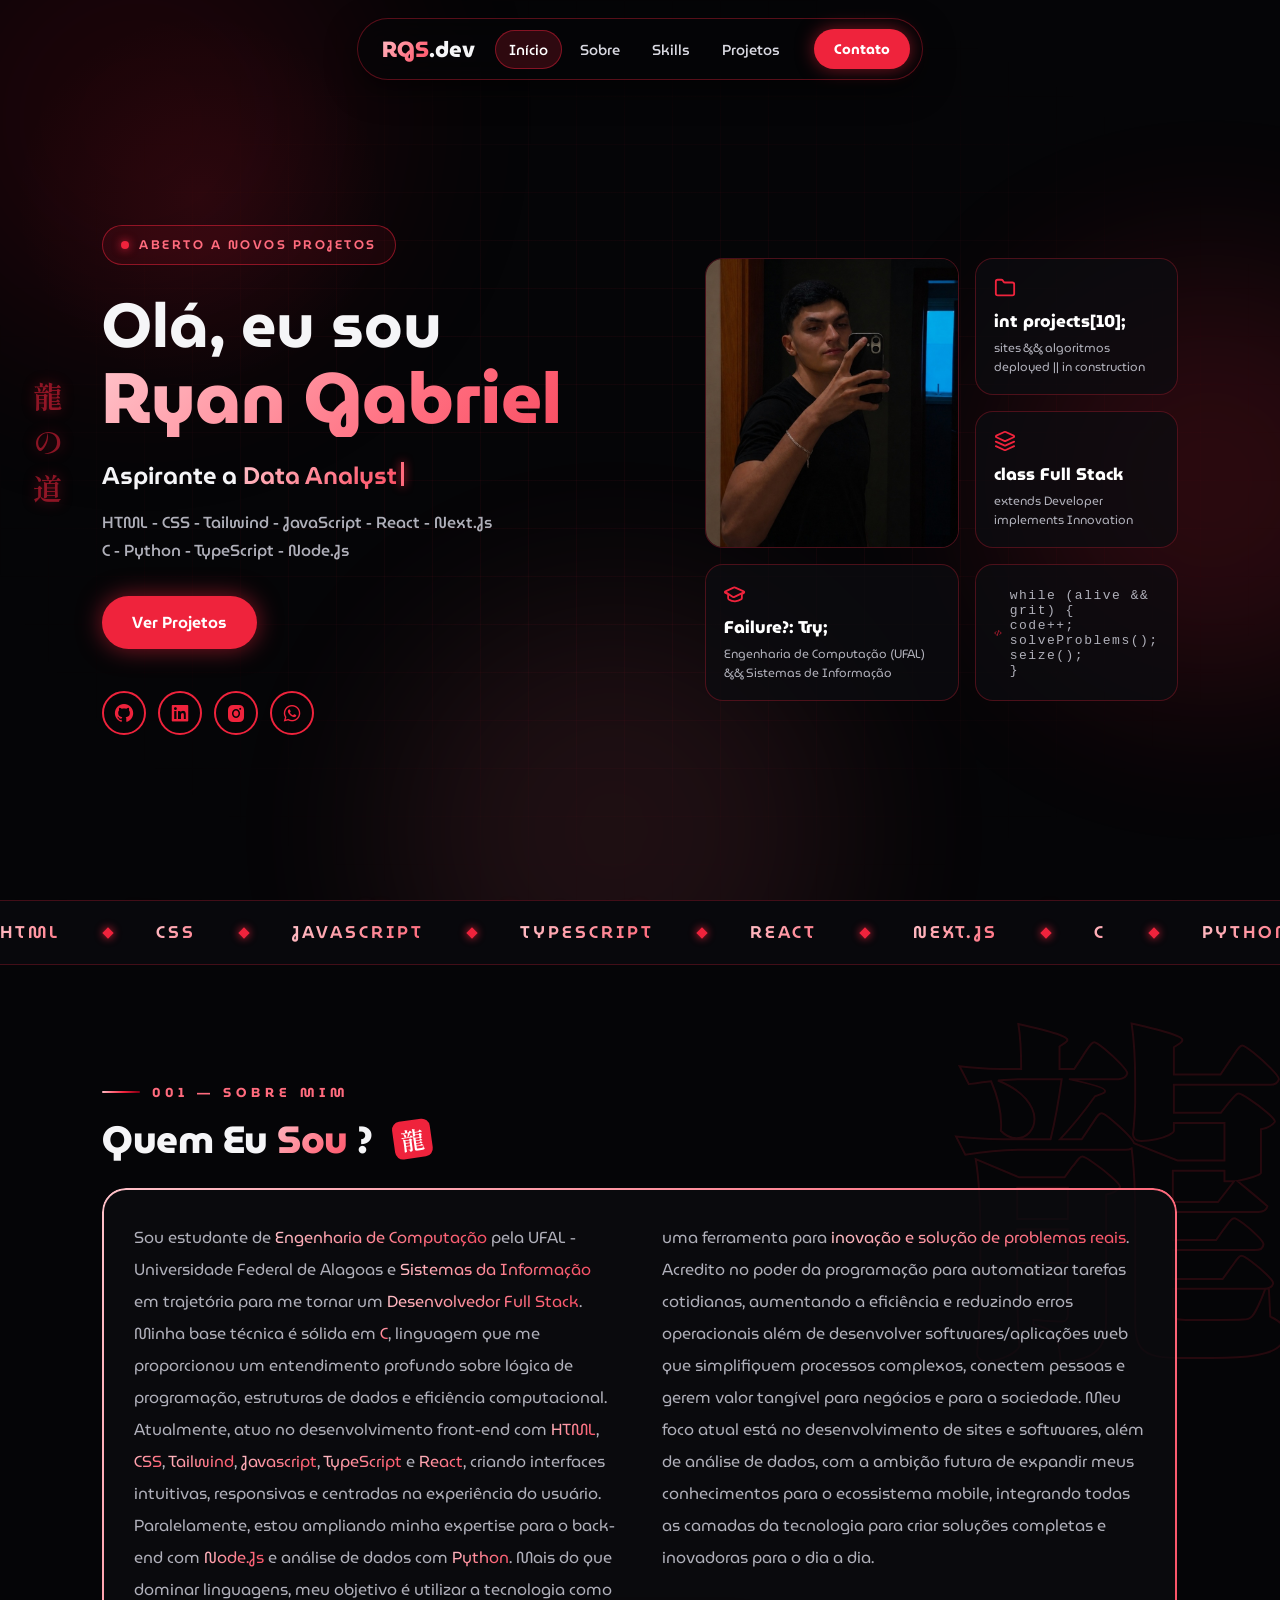
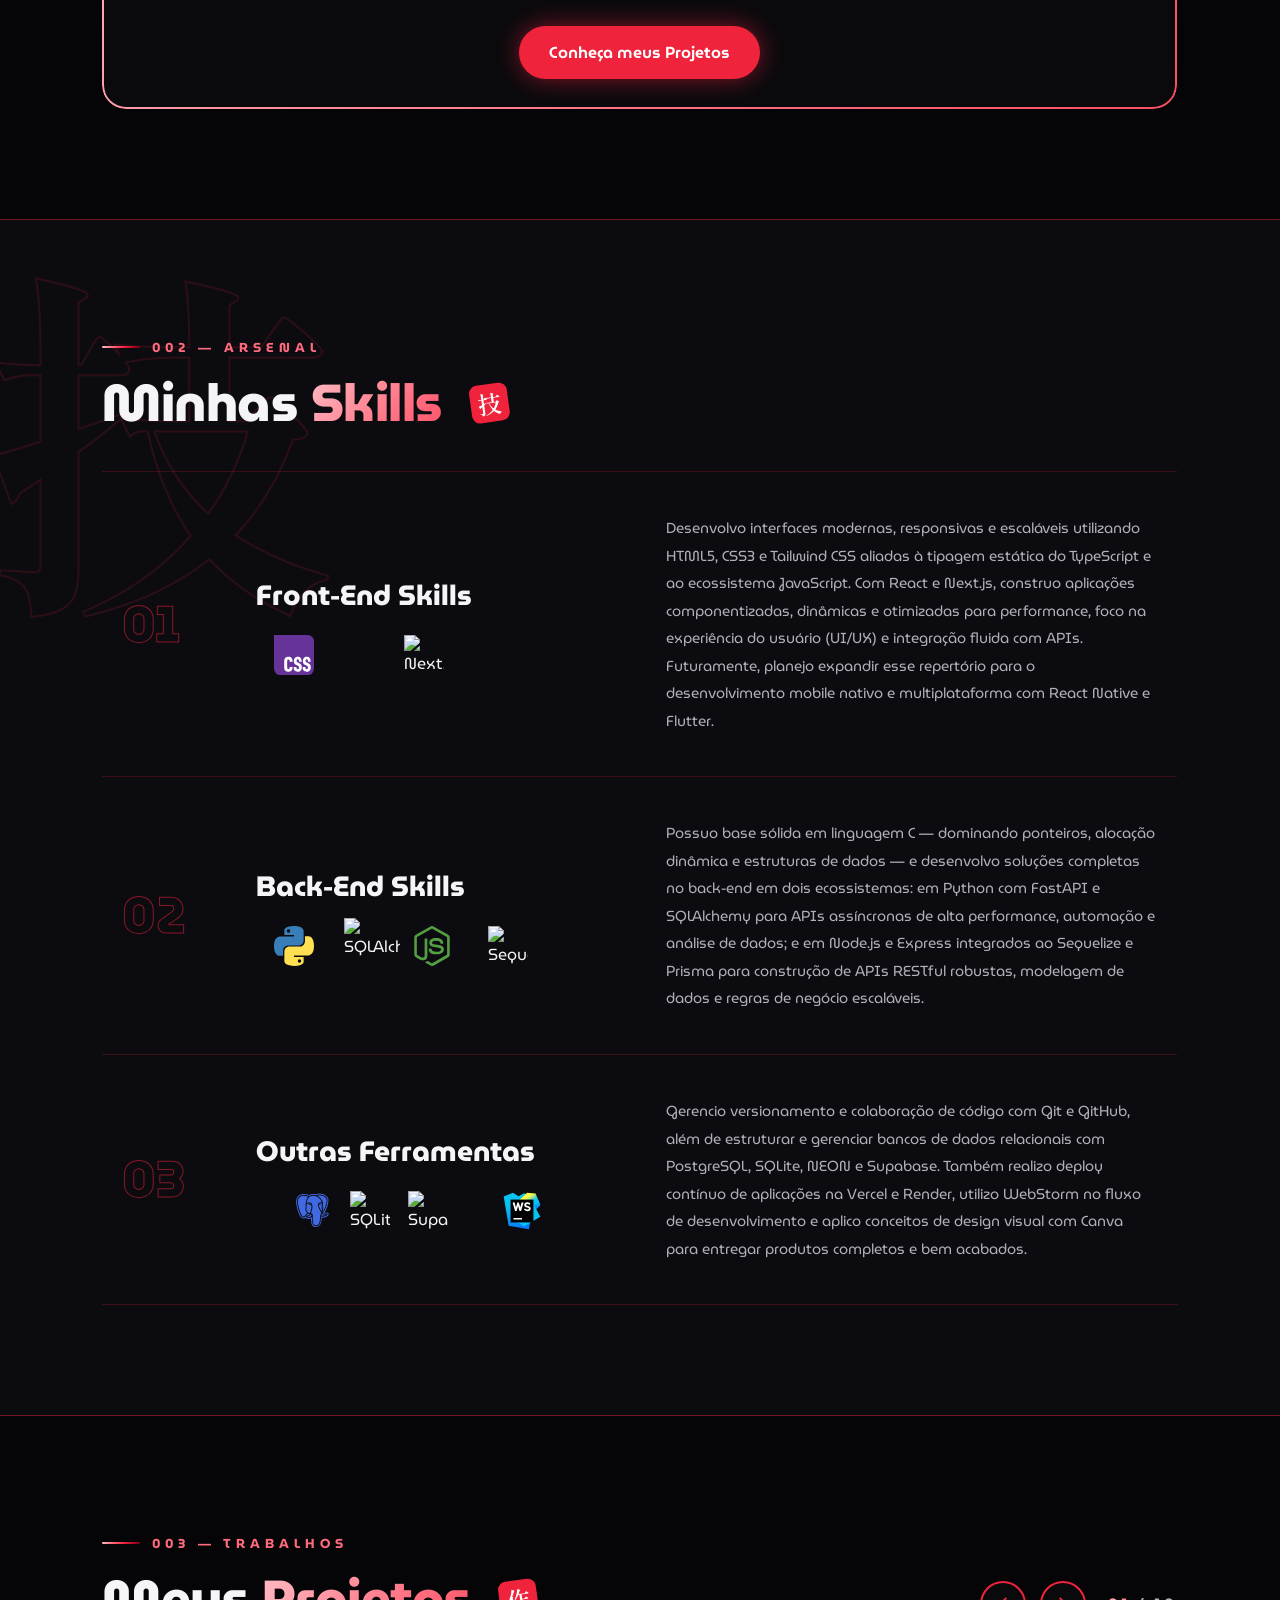
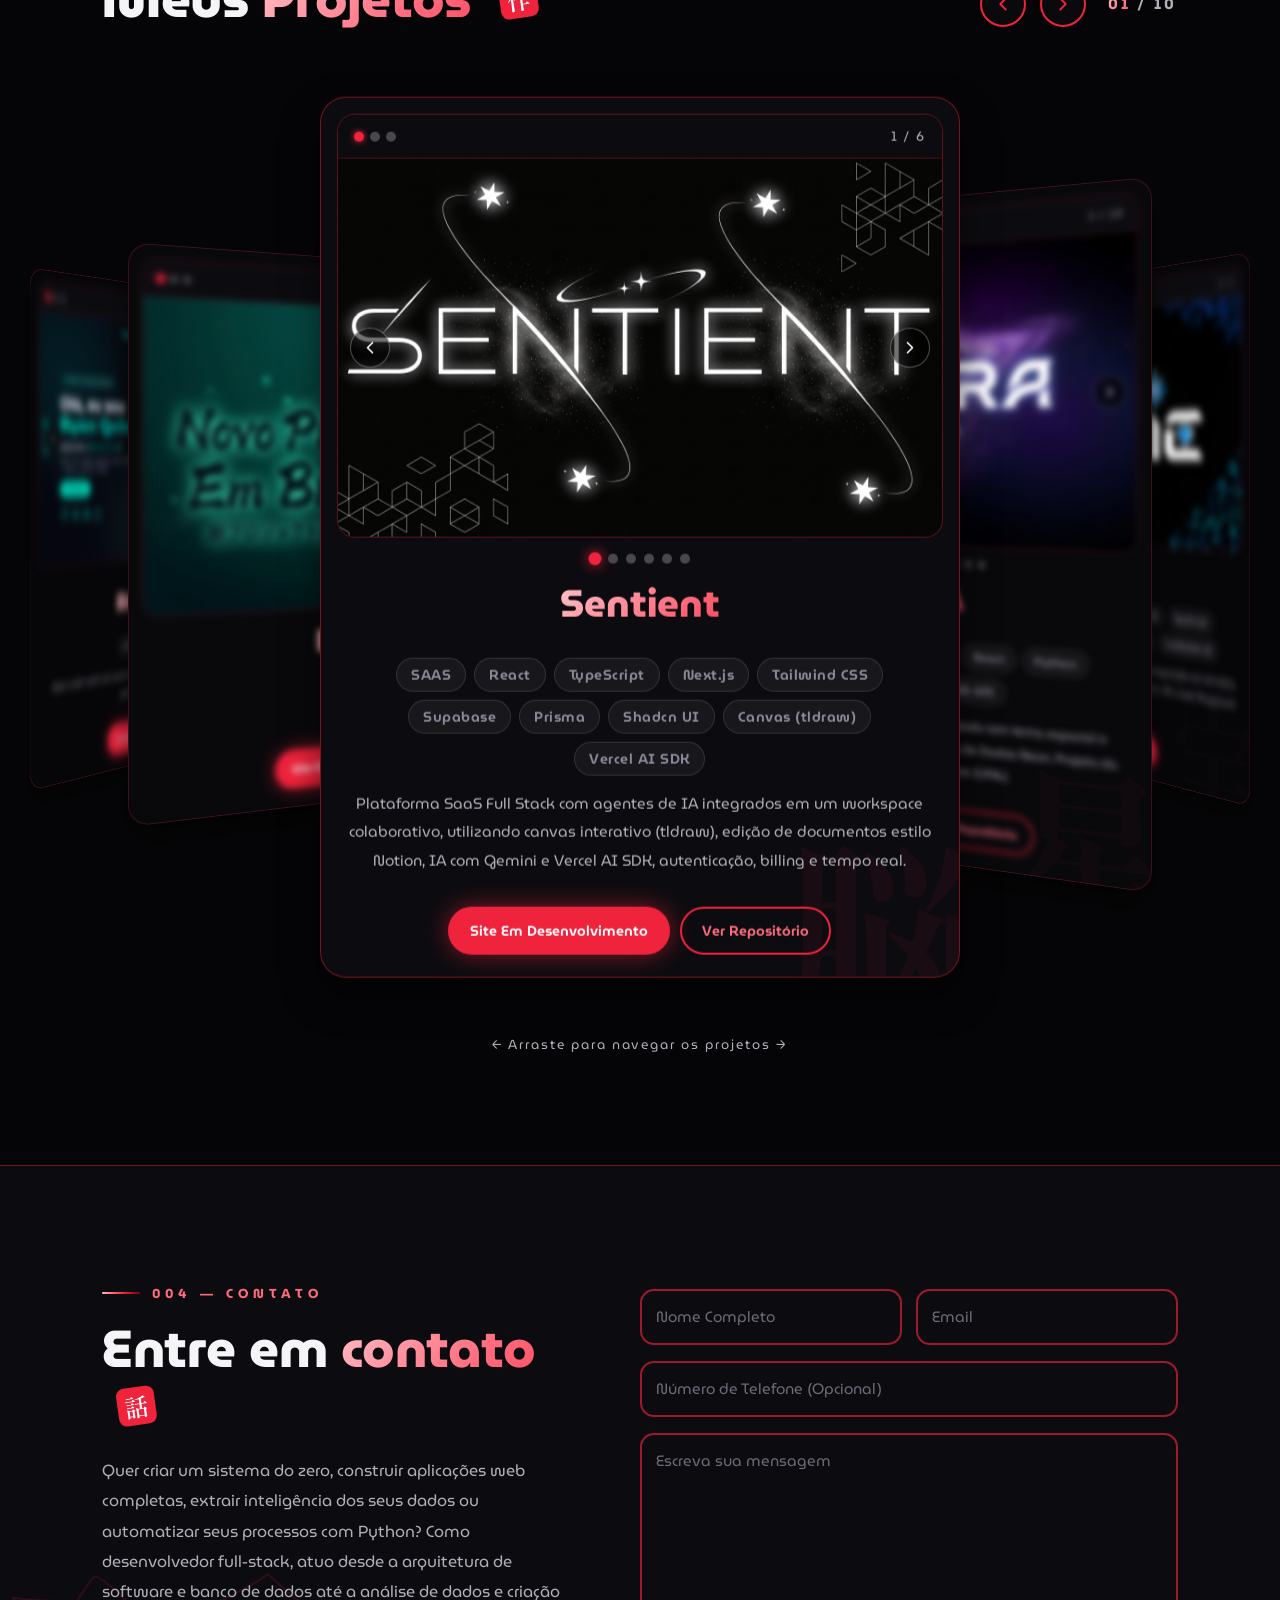
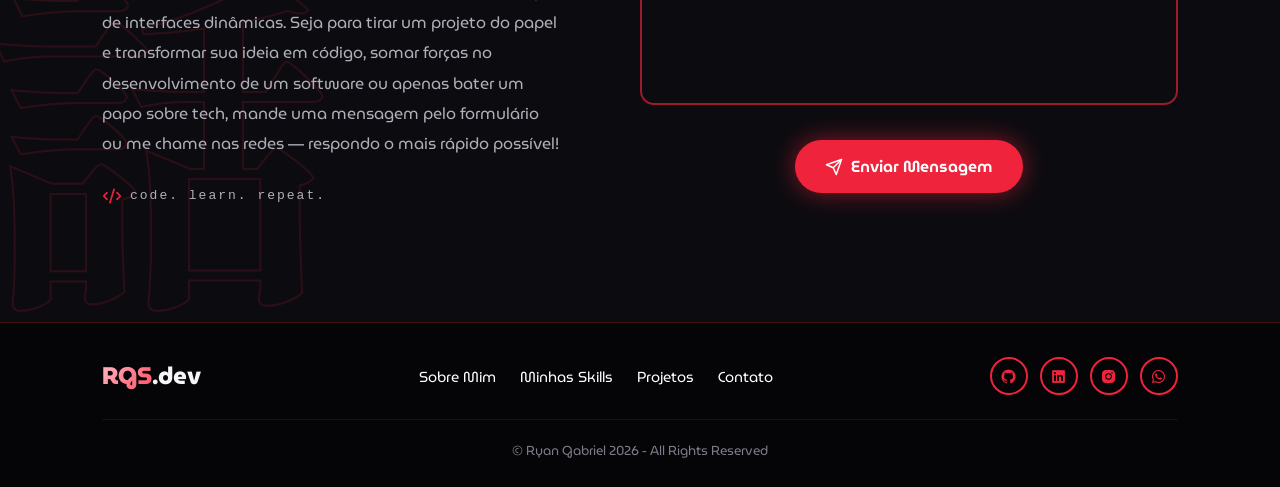
==== commit eb10dc6f: "style: migra paleta de cores do tema ciano para vermelho - Renomeia variáveis CSS de --profile-cyan*" ====
--- a/index.html
+++ b/index.html
@@ -4,7 +4,8 @@
     <meta charset="UTF-8" />
     <meta name="viewport" content="width=device-width, initial-scale=1.0" />
     <meta name="author" content="Ryan Gabriel da Silva Sales" />
-    <link rel="icon" href="data:image/svg+xml,%3Csvg xmlns='http://www.w3.org/2000/svg' viewBox='0 0 100 100'%3E%3Crect width='100' height='100' rx='20' fill='%2305060f'/%3E%3Ctext x='50' y='68' font-size='58' text-anchor='middle' fill='%2300D2B4'%3E%E9%BE%8D%3C/text%3E%3C/svg%3E" />    <title>Ryan Portfolio</title>
+    <link rel="icon" href="data:image/svg+xml,%3Csvg xmlns='http://www.w3.org/2000/svg' viewBox='0 0 100 100'%3E%3Crect width='100' height='100' rx='20' fill='%2305060f'/%3E%3Ctext x='50' y='68' font-size='58' text-anchor='middle' fill='%23ff1744'%3E%E9%BE%8D%3C/text%3E%3C/svg%3E" />
+    <title>Ryan Portfolio</title>
     <link rel="preconnect" href="https://fonts.googleapis.com" />
     <link rel="preconnect" href="https://fonts.gstatic.com" crossorigin />
     <link href="https://fonts.googleapis.com/css2?family=MuseoModerno:ital,wght@0,100..900;1,100..900&family=Shippori+Mincho:wght@600;800&display=swap" rel="stylesheet" />
@@ -444,7 +445,7 @@
     <div id="profile-modal-overlay" class="profile-modal-overlay" aria-hidden="true">
       <div class="profile-modal-card">
         <div class="profile-modal-icon">
-          <svg viewBox="0 0 24 24" width="36" height="36" fill="none" stroke="#2bffe3" stroke-width="2" stroke-linecap="round" stroke-linejoin="round">
+          <svg viewBox="0 0 24 24" width="36" height="36" fill="none" stroke="#ff4d6d" stroke-width="2" stroke-linecap="round" stroke-linejoin="round">
             <path d="M10.29 3.86L1.82 18a2 2 0 0 0 1.71 3h16.94a2 2 0 0 0 1.71-3L13.71 3.86a2 2 0 0 0-3.42 0z"/>
             <line x1="12" y1="9" x2="12" y2="13"/>
             <line x1="12" y1="17" x2="12.01" y2="17"/>
@@ -466,4 +467,4 @@
     <script src="javascript/projects.js" defer></script>
     <script src="javascript/contact.js" defer></script>
   </body>
-</html>
+</html>
--- a/css/base.css
+++ b/css/base.css
@@ -10,7 +10,7 @@
 
 body {
   margin: 0;
-  background: #05060f;
+  background: #050507;
   overflow-x: hidden;
 }
 
@@ -44,23 +44,23 @@
   width: 12px;
 }
 ::-webkit-scrollbar-thumb {
-  background: linear-gradient(180deg, #008b8b, #00d2b4, #73fff0);
+  background: linear-gradient(180deg, #8b0016, #ef233c, #ff6b7d);
   border-radius: 6px;
 }
 ::-webkit-scrollbar-track {
-  background: #05060f;
+  background: #050507;
 }
 
 .portfolio {
-  --profile-background: #05060f;
-  --profile-background-2: #0a0e1e;
-  --profile-cyan: #00d2b4;
-  --profile-cyan-bright: #00f2d1;
-  --profile-cyan-deep: #008b8b;
-  --profile-cyan-soft: #73fff0;
-  --profile-text: #eaeefb;
-  --profile-muted: #a3aecf;
-  --profile-gradient: linear-gradient(311deg, #008b8b 8%, #00d2b4 42%, #73fff0 72%, #c3fff8 100%);
+  --profile-background: #050507;
+  --profile-background-2: #0c0c10;
+  --profile-red: #ef233c;
+  --profile-red-bright: #ff2a4b;
+  --profile-red-deep: #8b0016;
+  --profile-red-soft: #ff6b7d;
+  --profile-text: #f5f5f7;
+  --profile-muted: #b0b0ba;
+  --profile-gradient: linear-gradient(311deg, #8b0016 8%, #ef233c 42%, #ff6b7d 72%, #ffc2c9 100%);
   position: relative;
   min-height: 100vh;
   background: var(--profile-background);
@@ -91,13 +91,13 @@
 }
 
 @keyframes profile-dot-pulse {
-  0%, 100% { box-shadow: 0 0 0 0 rgba(0, 210, 180, 0.6); }
-  70% { box-shadow: 0 0 0 8px rgba(0, 210, 180, 0); }
+  0%, 100% { box-shadow: 0 0 0 0 rgba(239, 35, 60, 0.6); }
+  70% { box-shadow: 0 0 0 8px rgba(239, 35, 60, 0); }
 }
 
 @keyframes profile-seal-pulse {
-  0%, 100% { box-shadow: 0 0 10px rgba(0, 210, 180, 0.35); }
-  50% { box-shadow: 0 0 26px rgba(0, 210, 180, 0.8); }
+  0%, 100% { box-shadow: 0 0 10px rgba(239, 35, 60, 0.35); }
+  50% { box-shadow: 0 0 26px rgba(239, 35, 60, 0.8); }
 }
 
 @keyframes profile-blob-1 {
@@ -164,7 +164,7 @@
 .profile-blob-1 {
   width: 480px;
   height: 480px;
-  background: var(--profile-cyan-deep);
+  background: var(--profile-red-deep);
   top: -120px;
   left: -100px;
   animation: profile-blob-1 18s ease-in-out infinite;
@@ -172,7 +172,7 @@
 .profile-blob-2 {
   width: 420px;
   height: 420px;
-  background: var(--profile-cyan);
+  background: var(--profile-red);
   top: 30%;
   right: -140px;
   animation: profile-blob-2 22s ease-in-out infinite;
@@ -180,7 +180,7 @@
 .profile-blob-3 {
   width: 460px;
   height: 460px;
-  background: var(--profile-cyan-soft);
+  background: var(--profile-red-soft);
   bottom: -160px;
   left: 30%;
   opacity: 0.1;
@@ -191,8 +191,8 @@
   position: absolute;
   inset: 0;
   background-image:
-    linear-gradient(rgba(0, 210, 180, 0.05) 1px, transparent 1px),
-    linear-gradient(90deg, rgba(0, 210, 180, 0.05) 1px, transparent 1px);
+    linear-gradient(rgba(239, 35, 60, 0.05) 1px, transparent 1px),
+    linear-gradient(90deg, rgba(239, 35, 60, 0.05) 1px, transparent 1px);
   background-size: 48px 48px;
   -webkit-mask-image: radial-gradient(ellipse at center, black 30%, transparent 75%);
   mask-image: radial-gradient(ellipse at center, black 30%, transparent 75%);
@@ -214,7 +214,7 @@
   width: 400px;
   height: 400px;
   border-radius: 50%;
-  background: radial-gradient(circle, rgba(0, 210, 180, 0.08), transparent 65%);
+  background: radial-gradient(circle, rgba(239, 35, 60, 0.09), transparent 65%);
   pointer-events: none;
   z-index: 1;
   mix-blend-mode: screen;
@@ -234,7 +234,7 @@
   animation: profile-gradient-move 4s ease infinite;
   transform-origin: 0;
   z-index: 1100;
-  box-shadow: 0 0 10px rgba(0, 210, 180, 0.8);
+  box-shadow: 0 0 10px rgba(239, 35, 60, 0.85);
 }
 
 /* Reveal ao entrar na tela (IntersectionObserver no main.js) */
@@ -263,12 +263,12 @@
   justify-content: center;
   gap: 8px;
   padding: 12px 28px;
-  background: var(--profile-cyan);
-  box-shadow: 0 0 25px rgba(0, 210, 180, 0.55);
+  background: var(--profile-red);
+  box-shadow: 0 0 25px rgba(239, 35, 60, 0.55);
   border-radius: 30px;
   font-size: 16px;
   font-family: "MuseoModerno", sans-serif;
-  color: #05060f;
+  color: #ffffff;
   border: 2px solid transparent;
   font-weight: 600;
   cursor: pointer;
@@ -290,9 +290,9 @@
 }
 .profile-button:hover {
   transform: scale(1.05);
-  background: var(--profile-cyan-bright);
-  color: #05060f;
-  box-shadow: 0 0 25px rgba(0, 210, 180, 0.8), 0 0 50px rgba(0, 242, 209, 0.5);
+  background: var(--profile-red-bright);
+  color: #ffffff;
+  box-shadow: 0 0 25px rgba(239, 35, 60, 0.8), 0 0 50px rgba(255, 42, 75, 0.5);
 }
 .profile-button:disabled {
   opacity: 0.6;
@@ -306,8 +306,8 @@
   gap: 8px;
   padding: 12px 26px;
   border-radius: 30px;
-  border: 2px solid var(--profile-cyan);
-  color: var(--profile-cyan-soft);
+  border: 2px solid var(--profile-red);
+  color: var(--profile-red-soft);
   background: transparent;
   font-size: 16px;
   font-family: "MuseoModerno", sans-serif;
@@ -317,9 +317,9 @@
   white-space: nowrap;
 }
 .profile-button-outline:hover {
-  background: var(--profile-cyan);
-  color: #05060f;
-  box-shadow: 0 0 25px rgba(0, 210, 180, 0.6);
+  background: var(--profile-red);
+  color: #ffffff;
+  box-shadow: 0 0 25px rgba(239, 35, 60, 0.65);
   transform: scale(1.05);
 }
 
@@ -339,16 +339,16 @@
   width: 44px;
   height: 44px;
   background: transparent;
-  border: 2px solid var(--profile-cyan);
+  border: 2px solid var(--profile-red);
   border-radius: 50%;
-  color: var(--profile-cyan);
+  color: var(--profile-red);
   transition: background 0.3s ease, color 0.3s ease, box-shadow 0.3s ease;
   animation: profile-float 5s ease-in-out infinite;
 }
 .profile-social a:hover {
-  background: var(--profile-cyan);
-  color: #05060f;
-  box-shadow: 0 0 20px var(--profile-cyan);
+  background: var(--profile-red);
+  color: #ffffff;
+  box-shadow: 0 0 20px var(--profile-red);
 }
 
 /* ---------- Footer ---------- */
@@ -356,8 +356,8 @@
 .profile-footer {
   position: relative;
   z-index: 1;
-  background: var(--profile-background-1);
-  border-top: 1px solid rgba(0, 210, 180, 0.25);
+  background: var(--profile-background);
+  border-top: 1px solid rgba(239, 35, 60, 0.25);
   padding: 34px 8% 26px;
 }
 
@@ -404,7 +404,7 @@
   transition: transform 0.35s ease;
 }
 .profile-footer-list a:hover {
-  color: var(--profile-cyan-soft);
+  color: var(--profile-red-soft);
 }
 .profile-footer-list a:hover::after {
   transform: scaleX(1);
@@ -419,9 +419,9 @@
 .profile-copyright {
   font-size: 13px;
   text-align: center;
-  color: #74809e;
+  color: #7c7c8a;
   margin-top: 24px;
-  border-top: 1px solid rgba(0, 210, 180, 0.15);
+  border-top: 1px solid rgba(239, 35, 60, 0.15);
   padding-top: 20px;
   max-width: 1300px;
   margin-left: auto;
@@ -441,13 +441,13 @@
   background: var(--profile-gradient);
   background-size: 250% 250%;
   animation: profile-gradient-move 5s ease infinite;
-  color: #05060f;
+  color: #ffffff;
   display: flex;
   align-items: center;
   justify-content: center;
   cursor: pointer;
   border: none;
-  box-shadow: 0 0 20px rgba(0, 210, 180, 0.6);
+  box-shadow: 0 0 20px rgba(239, 35, 60, 0.65);
   opacity: 0;
   pointer-events: none;
   transform: translateY(16px);
@@ -459,7 +459,7 @@
   transform: none;
 }
 .profile-back-top:hover {
-  box-shadow: 0 0 30px rgba(0, 210, 180, 0.9);
+  box-shadow: 0 0 30px rgba(239, 35, 60, 0.95);
 }
 
 /* ---------- Nota do formulário de contato ---------- */
@@ -473,9 +473,9 @@
   animation: profile-rise 0.3s ease forwards;
 }
 .profile-note-success {
-  color: var(--profile-cyan-soft);
-  text-shadow: 0 0 12px rgba(0, 210, 180, 0.6);
+  color: var(--profile-red-soft);
+  text-shadow: 0 0 12px rgba(239, 35, 60, 0.65);
 }
 .profile-note-error {
-  color: #ff8a8a;
-}
+  color: #ff9e7d;
+}
--- a/css/layout.css
+++ b/css/layout.css
@@ -17,7 +17,7 @@
   font-weight: 700;
   letter-spacing: 5px;
   text-transform: uppercase;
-  color: var(--profile-cyan-soft);
+  color: var(--profile-red-soft);
   margin-bottom: 16px;
 }
 .profile-eyebrow::before {
@@ -45,7 +45,7 @@
   width: 2.4rem;
   height: 2.4rem;
   margin-left: 16px;
-  background: var(--profile-cyan);
+  background: var(--profile-red);
   color: #fff;
   font-family: "Shippori Mincho", serif;
   font-weight: 600;
@@ -66,7 +66,7 @@
   font-size: min(28vw, 380px);
   line-height: 1;
   color: transparent;
-  -webkit-text-stroke: 2px rgba(0, 210, 180, 0.14);
+  -webkit-text-stroke: 2px rgba(239, 35, 60, 0.14);
   pointer-events: none;
   user-select: none;
   z-index: 0;
@@ -91,12 +91,12 @@
   align-items: center;
   gap: 20px;
   padding: 10px 12px 10px 24px;
-  background: rgba(5, 6, 15, 0.6);
+  background: rgba(5, 5, 7, 0.65);
   backdrop-filter: blur(14px);
   -webkit-backdrop-filter: blur(14px);
-  border: 1px solid rgba(0, 210, 180, 0.35);
+  border: 1px solid rgba(239, 35, 60, 0.35);
   border-radius: 60px;
-  box-shadow: 0 10px 30px rgba(0, 0, 0, 0.45);
+  box-shadow: 0 10px 30px rgba(0, 0, 0, 0.55);
   max-width: calc(100vw - 32px);
   transform: translateX(-50%);
   transition: transform 0.35s ease-in-out;
@@ -120,7 +120,7 @@
 .profile-pill-link {
   position: relative;
   font-size: 14.5px;
-  color: #ccd2ea;
+  color: #d8d8e0;
   padding: 8px 14px;
   border-radius: 20px;
   font-weight: 500;
@@ -128,30 +128,30 @@
   white-space: nowrap;
 }
 .profile-pill-link:hover {
-  color: var(--profile-cyan-soft);
-  background: rgba(0, 210, 180, 0.08);
+  color: var(--profile-red-soft);
+  background: rgba(239, 35, 60, 0.1);
 }
 .profile-pill-link.active {
   color: #fff;
-  background: rgba(0, 210, 180, 0.16);
-  box-shadow: inset 0 0 0 1px rgba(0, 210, 180, 0.4);
+  background: rgba(239, 35, 60, 0.18);
+  box-shadow: inset 0 0 0 1px rgba(239, 35, 60, 0.45);
 }
 
 .profile-pill-contact {
   padding: 9px 20px;
   border-radius: 30px;
-  background: var(--profile-cyan);
+  background: var(--profile-red);
   color: #fff;
   font-size: 14px;
   font-weight: 700;
   white-space: nowrap;
-  box-shadow: 0 0 18px rgba(0, 210, 180, 0.45);
+  box-shadow: 0 0 18px rgba(239, 35, 60, 0.5);
   transition: all 0.3s ease;
 }
 .profile-pill-contact:hover {
-  background: var(--profile-cyan-bright);
+  background: var(--profile-red-bright);
   transform: scale(1.05);
-  box-shadow: 0 0 25px rgba(0, 210, 180, 0.8);
+  box-shadow: 0 0 25px rgba(239, 35, 60, 0.85);
 }
 
 .profile-pill-menu-button {
@@ -159,7 +159,7 @@
   background: none;
   border: none;
   cursor: pointer;
-  color: var(--profile-cyan);
+  color: var(--profile-red);
   z-index: 1001;
   padding: 4px;
   line-height: 0;
@@ -184,13 +184,13 @@
   margin: 0 auto;
   width: min(280px, calc(100vw - 48px));
   padding: 10px;
-  background: rgba(10, 14, 30, 0.98);
+  background: rgba(12, 12, 16, 0.98);
   border-radius: 20px;
-  border: 1px solid rgba(0, 210, 180, 0.35);
+  border: 1px solid rgba(239, 35, 60, 0.35);
   display: flex;
   flex-direction: column;
   gap: 2px;
-  box-shadow: 0 10px 30px rgba(0, 0, 0, 0.6), 0 0 20px rgba(0, 210, 180, 0.3);
+  box-shadow: 0 10px 30px rgba(0, 0, 0, 0.7), 0 0 20px rgba(239, 35, 60, 0.3);
   z-index: 1000;
   overflow: hidden;
   opacity: 0;
@@ -244,8 +244,8 @@
   transition: transform 0.35s ease;
 }
 .profile-mobile-nav a:hover {
-  color: var(--profile-cyan-soft);
-  background: linear-gradient(90deg, rgba(0, 210, 180, 0.14), transparent 70%);
+  color: var(--profile-red-soft);
+  background: linear-gradient(90deg, rgba(239, 35, 60, 0.16), transparent 70%);
 }
 .profile-mobile-nav a:hover::after {
   transform: scaleY(1);
@@ -300,8 +300,8 @@
   font-weight: 600;
   font-size: 30px;
   letter-spacing: 16px;
-  color: rgba(0, 210, 180, 0.55);
-  text-shadow: 0 0 14px rgba(0, 210, 180, 0.35);
+  color: rgba(239, 35, 60, 0.55);
+  text-shadow: 0 0 14px rgba(239, 35, 60, 0.35);
   user-select: none;
   pointer-events: none;
 }
@@ -331,21 +331,21 @@
   align-items: center;
   gap: 10px;
   padding: 9px 18px;
-  border: 1px solid rgba(0, 210, 180, 0.5);
+  border: 1px solid rgba(239, 35, 60, 0.5);
   border-radius: 30px;
   font-size: 12.5px;
   font-weight: 600;
   letter-spacing: 2.5px;
-  color: var(--profile-cyan-soft);
-  background: rgba(0, 210, 180, 0.08);
+  color: var(--profile-red-soft);
+  background: rgba(239, 35, 60, 0.08);
   margin-bottom: 28px;
 }
 .profile-status-dot {
   width: 8px;
   height: 8px;
   border-radius: 50%;
-  background: var(--profile-cyan);
-  box-shadow: 0 0 10px var(--profile-cyan);
+  background: var(--profile-red);
+  box-shadow: 0 0 10px var(--profile-red);
   animation: profile-dot-pulse 2s ease-in-out infinite;
 }
 
@@ -390,11 +390,11 @@
   display: inline-block;
   width: 3px;
   height: 1em;
-  background: var(--profile-cyan-soft);
+  background: var(--profile-red-soft);
   margin-left: 4px;
   vertical-align: -2px;
   animation: profile-blink 1s step-end infinite;
-  box-shadow: 0 0 10px var(--profile-cyan);
+  box-shadow: 0 0 10px var(--profile-red);
 }
 
 /* Coluna direita: grid de cards */
@@ -411,8 +411,8 @@
 
 .profile-bento-card {
   position: relative;
-  background: rgba(10, 14, 30, 0.72);
-  border: 1px solid rgba(0, 210, 180, 0.28);
+  background: rgba(12, 12, 16, 0.78);
+  border: 1px solid rgba(239, 35, 60, 0.28);
   border-radius: 18px;
   padding: 18px;
   transition: transform 0.35s ease, border-color 0.35s ease, box-shadow 0.35s ease;
@@ -437,8 +437,8 @@
 }
 .profile-bento-card:hover {
   transform: translateY(-5px);
-  border-color: rgba(0, 210, 180, 0.55);
-  box-shadow: 0 12px 30px rgba(0, 0, 0, 0.4), 0 0 22px rgba(0, 210, 180, 0.25);
+  border-color: rgba(239, 35, 60, 0.55);
+  box-shadow: 0 12px 30px rgba(0, 0, 0, 0.5), 0 0 22px rgba(239, 35, 60, 0.28);
 }
 .profile-bento-card:hover::before {
   opacity: 1;
@@ -466,7 +466,7 @@
   gap: 3px;
 }
 .profile-bento-info svg {
-  color: var(--profile-cyan);
+  color: var(--profile-red);
   margin-bottom: 6px;
 }
 .profile-bento-info span {
@@ -490,7 +490,7 @@
   color: var(--profile-muted);
 }
 .profile-bento-tag svg {
-  color: var(--profile-cyan);
+  color: var(--profile-red);
 }
 
 /* Estrutura dedicada para o Card de Código */
@@ -504,7 +504,7 @@
 }
 
 .profile-bento-code .code-icon {
-  color: var(--profile-cyan);
+  color: var(--profile-red);
   flex-shrink: 0;
   margin-bottom: 8px;
 }
@@ -632,9 +632,9 @@
   position: relative;
   overflow: hidden;
   padding: 18px 0;
-  border-top: 1px solid rgba(0, 210, 180, 0.25);
-  border-bottom: 1px solid rgba(0, 210, 180, 0.25);
-  background: rgba(10, 14, 30, 0.6);
+  border-top: 1px solid rgba(239, 35, 60, 0.25);
+  border-bottom: 1px solid rgba(239, 35, 60, 0.25);
+  background: rgba(12, 12, 16, 0.65);
 }
 .profile-marquee-track {
   display: flex;
@@ -662,9 +662,9 @@
 .profile-marquee-dot {
   width: 8px;
   height: 8px;
-  background: var(--profile-cyan);
+  background: var(--profile-red);
   transform: rotate(45deg);
-  box-shadow: 0 0 8px var(--profile-cyan);
+  box-shadow: 0 0 8px var(--profile-red);
   display: inline-block;
 }
 
@@ -696,7 +696,7 @@
 
 .profile-about-card {
   position: relative;
-  background: rgba(10, 14, 30, 0.7);
+  background: rgba(12, 12, 16, 0.78);
   border-radius: 24px;
   padding: 34px 32px 30px;
 }
@@ -741,8 +741,8 @@
 
 .profile-skills {
   background: var(--profile-background-2);
-  border-top: 1px solid rgba(0, 210, 180, 0.45);
-  border-bottom: 1px solid rgba(0, 210, 180, 0.45);
+  border-top: 1px solid rgba(239, 35, 60, 0.45);
+  border-bottom: 1px solid rgba(239, 35, 60, 0.45);
 }
 
 .profile-skills-head {
@@ -754,7 +754,7 @@
 .profile-skills-list {
   max-width: 1300px;
   margin: 40px auto 0;
-  border-bottom: 1px solid rgba(0, 210, 180, 0.2);
+  border-bottom: 1px solid rgba(239, 35, 60, 0.2);
 }
 
 .profile-skill-row {
@@ -763,7 +763,7 @@
   gap: 34px;
   align-items: center;
   padding: 42px 20px;
-  border-top: 1px solid rgba(0, 210, 180, 0.2);
+  border-top: 1px solid rgba(239, 35, 60, 0.2);
   position: relative;
   transition: background 0.4s ease;
 }
@@ -780,7 +780,7 @@
   transition: transform 0.4s ease;
 }
 .profile-skill-row:hover {
-  background: linear-gradient(90deg, rgba(0, 210, 180, 0.08), transparent 65%);
+  background: linear-gradient(90deg, rgba(239, 35, 60, 0.09), transparent 65%);
 }
 .profile-skill-row:hover::after {
   transform: scaleY(1);
@@ -790,14 +790,14 @@
   font-size: clamp(34px, 4vw, 52px);
   font-weight: 800;
   color: transparent;
-  -webkit-text-stroke: 1px rgba(0, 210, 180, 0.55);
+  -webkit-text-stroke: 1px rgba(239, 35, 60, 0.55);
   transition: all 0.4s ease;
   line-height: 1;
 }
 .profile-skill-row:hover .profile-skill-index {
-  color: var(--profile-cyan);
+  color: var(--profile-red);
   -webkit-text-stroke: 0;
-  text-shadow: 0 0 22px rgba(0, 210, 180, 0.6);
+  text-shadow: 0 0 22px rgba(239, 35, 60, 0.65);
 }
 
 .profile-skill-mid {
@@ -814,7 +814,7 @@
 }
 .profile-skill-row:hover .profile-skill-title {
   transform: translateX(10px);
-  color: var(--profile-cyan-soft);
+  color: var(--profile-red-soft);
 }
 
 /* ---------- Estilo Base dos Ícones de Skills ---------- */
@@ -1074,9 +1074,9 @@
   width: 46px;
   height: 46px;
   border-radius: 50%;
-  border: 2px solid var(--profile-cyan);
-  background: rgba(10, 14, 30, 0.75);
-  color: var(--profile-cyan);
+  border: 2px solid var(--profile-red);
+  background: rgba(12, 12, 16, 0.8);
+  color: var(--profile-red);
   display: flex;
   align-items: center;
   justify-content: center;
@@ -1085,9 +1085,9 @@
   flex-shrink: 0;
 }
 .profile-carousel-arrow:hover {
-  background: var(--profile-cyan);
+  background: var(--profile-red);
   color: #fff;
-  box-shadow: 0 0 20px rgba(0, 210, 180, 0.7);
+  box-shadow: 0 0 20px rgba(239, 35, 60, 0.75);
   transform: scale(1.08);
 }
 
@@ -1105,9 +1105,9 @@
 .profile-projects-shell {
   max-width: 1300px;
   margin: 0 auto;
-  border: 1px solid rgba(0, 210, 180, 0.28);
+  border: 1px solid rgba(239, 35, 60, 0.28);
   border-radius: 30px;
-  background: rgba(10, 14, 30, 0.55);
+  background: rgba(12, 12, 16, 0.6);
   padding: 44px;
   position: relative;
   overflow: hidden;
@@ -1123,7 +1123,7 @@
   font-weight: 800;
   font-size: 250px;
   line-height: 1;
-  color: rgba(0, 210, 180, 0.06);
+  color: rgba(239, 35, 60, 0.06);
   pointer-events: none;
   user-select: none;
 } */
@@ -1157,8 +1157,8 @@
   font-size: 14px;
   font-weight: 600;
   letter-spacing: 0.5px;
-  color: #5f6b8f;
-  background: rgba(255, 255, 255, 0.06);
+  color: #8a8a99;
+  background: rgba(255, 255, 255, 0.05);
   border: 1px solid rgba(255, 255, 255, 0.12);
   padding: 5px 14px;
   border-radius: 20px;
@@ -1174,7 +1174,7 @@
   left: -100%;                
   width: 50%;
   height: 100%;
-  background: linear-gradient(105deg, transparent, rgba(255, 255, 255, 0.3), transparent);
+  background: linear-gradient(105deg, transparent, rgba(255, 255, 255, 0.28), transparent);
   transform: skewX(-20deg);
   animation: profile-shine 3s ease-in-out infinite;
   pointer-events: none;
@@ -1224,18 +1224,18 @@
 /* Monitor / galeria de fotos */
 .profile-monitor {
   border-radius: 18px;
-  border: 1px solid rgba(0, 210, 180, 0.35);
+  border: 1px solid rgba(239, 35, 60, 0.35);
   overflow: hidden;
-  background: #0a0e1e;
-  box-shadow: 0 0 40px rgba(0, 210, 180, 0.18);
+  background: #0c0c10;
+  box-shadow: 0 0 40px rgba(239, 35, 60, 0.2);
 }
 .profile-monitor-bar {
   display: flex;
   justify-content: space-between;
   align-items: center;
   padding: 11px 16px;
-  background: rgba(10, 14, 30, 0.95);
-  border-bottom: 1px solid rgba(0, 210, 180, 0.25);
+  background: rgba(12, 12, 16, 0.95);
+  border-bottom: 1px solid rgba(239, 35, 60, 0.25);
 }
 .profile-monitor-dots {
   display: flex;
@@ -1248,11 +1248,11 @@
   background: rgba(255, 255, 255, 0.25);
 }
 .profile-monitor-dots i:first-child {
-  background: var(--profile-cyan);
-  box-shadow: 0 0 6px var(--profile-cyan);
+  background: var(--profile-red);
+  box-shadow: 0 0 6px var(--profile-red);
 }
 .profile-monitor-count {
-  font-family: ui-monospace, SFMono-Regular, Menlo, Monaco, Consolas, "Liberation Mono", monospace;
+  font-family: inherit;
   font-size: 13px;
   color: var(--profile-muted);
   letter-spacing: 2px;
@@ -1282,7 +1282,7 @@
   height: 40px;
   border-radius: 50%;
   border: 1px solid rgba(255, 255, 255, 0.3);
-  background: rgba(0, 0, 0, 0.5);
+  background: rgba(0, 0, 0, 0.55);
   color: #fff;
   display: flex;
   align-items: center;
@@ -1294,9 +1294,9 @@
 .profile-screen-arrow.left { left: 12px; }
 .profile-screen-arrow.right { right: 12px; }
 .profile-screen-arrow:hover {
-  border-color: var(--profile-cyan);
-  background: var(--profile-cyan);
-  box-shadow: 0 0 18px rgba(0, 210, 180, 0.7);
+  border-color: var(--profile-red);
+  background: var(--profile-red);
+  box-shadow: 0 0 18px rgba(239, 35, 60, 0.75);
   transform: translateY(-50%) scale(1.1);
 }
 
@@ -1320,8 +1320,8 @@
   background: rgba(255, 255, 255, 0.5);
 }
 .profile-dot.active {
-  background: var(--profile-cyan);
-  box-shadow: 0 0 10px var(--profile-cyan);
+  background: var(--profile-red);
+  box-shadow: 0 0 10px var(--profile-red);
   transform: scale(1.3);
 }
 
@@ -1394,7 +1394,7 @@
 
 .profile-contact {
   background: var(--profile-background-2);
-  border-top: 1px solid rgba(0, 210, 180, 0.45);
+  border-top: 1px solid rgba(239, 35, 60, 0.45);
 }
 
 .profile-contact-grid {
@@ -1430,7 +1430,7 @@
   color: var(--profile-muted);
 }
 .profile-ryan-tag svg {
-  color: var(--profile-cyan);
+  color: var(--profile-red);
 }
 
 .profile-input {
@@ -1441,18 +1441,18 @@
   font-family: "MuseoModerno", sans-serif;
   background: var(--profile-background-2);
   border-radius: 14px;
-  border: 2px solid rgba(0, 210, 180, 0.7);
+  border: 2px solid rgba(239, 35, 60, 0.65);
   outline: none;
   margin: 8px 0;
   transition: all 0.3s ease;
   box-sizing: border-box;
 }
 .profile-input::placeholder {
-  color: #5f6b8f;
+  color: #6c6c78;
 }
 .profile-input:focus {
-  border-color: var(--profile-cyan-soft);
-  box-shadow: 0 0 14px rgba(0, 210, 180, 0.45);
+  border-color: var(--profile-red-soft);
+  box-shadow: 0 0 14px rgba(239, 35, 60, 0.45);
   transform: translateY(-2px);
 }
 textarea.profile-input {
@@ -1499,7 +1499,7 @@
   left: 0;
   width: 100vw;
   height: 100vh;
-  background-color: rgba(5, 10, 15, 0.8);
+  background-color: rgba(5, 5, 7, 0.85);
   backdrop-filter: blur(12px);
   -webkit-backdrop-filter: blur(12px);
   display: flex;
@@ -1522,9 +1522,9 @@
 /* Card Principal */
 .profile-modal-card {
   position: relative;
-  background: rgba(11, 16, 22, 0.95);
-  border: 1px solid rgba(43, 255, 227, 0.3);
-  box-shadow: 0 0 35px rgba(0, 157, 134, 0.25), 0 20px 50px rgba(0, 0, 0, 0.85);
+  background: rgba(14, 14, 18, 0.96);
+  border: 1px solid rgba(255, 107, 125, 0.3);
+  box-shadow: 0 0 35px rgba(139, 0, 22, 0.35), 0 20px 50px rgba(0, 0, 0, 0.85);
   border-radius: 20px;
   padding: 36px 30px;
   max-width: 440px;
@@ -1536,8 +1536,8 @@
 }
 
 .profile-modal-card:hover {
-  border-color: rgba(43, 255, 227, 0.6);
-  box-shadow: 0 0 45px rgba(43, 255, 227, 0.35), 0 20px 50px rgba(0, 0, 0, 0.9);
+  border-color: rgba(255, 107, 125, 0.6);
+  box-shadow: 0 0 45px rgba(239, 35, 60, 0.4), 0 20px 50px rgba(0, 0, 0, 0.9);
 }
 
 .profile-modal-overlay.open .profile-modal-card {
@@ -1551,9 +1551,9 @@
   width: 70px;
   height: 70px;
   border-radius: 50%;
-  background: rgba(1, 206, 175, 0.1);
-  border: 1px solid rgba(43, 255, 227, 0.4);
-  box-shadow: 0 0 20px rgba(43, 255, 227, 0.2);
+  background: rgba(239, 35, 60, 0.12);
+  border: 1px solid rgba(255, 107, 125, 0.4);
+  box-shadow: 0 0 20px rgba(239, 35, 60, 0.25);
   margin-bottom: 20px;
   animation: modalPulse 2.5s infinite ease-in-out;
   transition: transform 0.3s ease;
@@ -1565,12 +1565,12 @@
 
 @keyframes modalPulse {
   0%, 100% {
-    box-shadow: 0 0 15px rgba(43, 255, 227, 0.2);
-    border-color: rgba(43, 255, 227, 0.3);
+    box-shadow: 0 0 15px rgba(239, 35, 60, 0.25);
+    border-color: rgba(255, 107, 125, 0.3);
   }
   50% {
-    box-shadow: 0 0 28px rgba(43, 255, 227, 0.5);
-    border-color: rgba(43, 255, 227, 0.7);
+    box-shadow: 0 0 28px rgba(239, 35, 60, 0.55);
+    border-color: rgba(255, 107, 125, 0.7);
   }
 }
 
@@ -1580,7 +1580,7 @@
   font-weight: 700;
   margin-bottom: 14px;
   letter-spacing: 0.5px;
-  background: var(--profile-gradient, linear-gradient(135deg, #ffffff 0%, #2bffe3 50%, #009d86 100%));
+  background: var(--profile-gradient, linear-gradient(135deg, #ffffff 0%, #ff6b7d 50%, #8b0016 100%));
   background-size: 250% 250%;
   -webkit-background-clip: text;
   background-clip: text;
@@ -1594,7 +1594,7 @@
   font-family: inherit;
   font-weight: 800;
   text-transform: uppercase;
-  background: var(--profile-gradient, linear-gradient(90deg, #2bffe3, #01ceaf));
+  background: var(--profile-gradient, linear-gradient(90deg, #ff6b7d, #ef233c));
   background-size: 250% 250%;
   -webkit-background-clip: text;
   background-clip: text;
@@ -1606,7 +1606,7 @@
 
 .profile-modal-card p {
   font-family: inherit;
-  color: #e2e8f0;
+  color: #e4e4e7;
   font-size: 0.98rem;
   line-height: 1.6;
   margin-bottom: 26px;
@@ -1618,9 +1618,9 @@
   justify-content: center;
   width: 100%;
   height: 48px;
-  background: var(--profile-cyan, #01ceaf) !important;
-  color: #05060f !important;
-  box-shadow: 0 0 25px rgba(0, 210, 180, 0.55);
+  background: var(--profile-red, #ef233c) !important;
+  color: #ffffff !important;
+  box-shadow: 0 0 25px rgba(239, 35, 60, 0.55);
   border-radius: 30px;
   font-size: 16px;
   font-family: "MuseoModerno", sans-serif;
@@ -1666,8 +1666,8 @@
 
 .profile-modal-btn-main:hover {
   transform: scale(1.03);
-  background: var(--profile-cyan-bright, #2bffe3) !important;
-  box-shadow: 0 0 25px rgba(0, 210, 180, 0.8), 0 0 50px rgba(0, 242, 209, 0.5);
+  background: var(--profile-red-bright, #ff2a4b) !important;
+  box-shadow: 0 0 25px rgba(239, 35, 60, 0.8), 0 0 50px rgba(255, 42, 75, 0.5);
 }
 
 .profile-modal-btn-main:hover .btn-text {
@@ -1685,8 +1685,11 @@
 }
 
 /* ------ AJUSTE NOS ICONES DAS SKILLS NO MOBILE ------ */
-@media (max-width: 465px) {
-  .profile-skill-row:first-child .profile-skill-icons{
+
+/* Blocos 02 e 03 (8 ícones -> Grid 4x2 abaixo de 526px) */
+@media (max-width: 526px) {
+  .profile-skill-row:nth-child(2) .profile-skill-icons,
+  .profile-skill-row:nth-child(3) .profile-skill-icons {
     display: grid;
     grid-template-columns: repeat(4, 1fr);
     gap: 16px 12px;
@@ -1694,6 +1697,49 @@
     align-items: center;
   }
 
+  /* Coluna 1 (Ícones 1 e 5) */
+  .profile-skill-row:nth-child(2) .profile-skill-icons > *:nth-child(1),
+  .profile-skill-row:nth-child(2) .profile-skill-icons > *:nth-child(5),
+  .profile-skill-row:nth-child(3) .profile-skill-icons > *:nth-child(1),
+  .profile-skill-row:nth-child(3) .profile-skill-icons > *:nth-child(5) {
+    animation-delay: 0s !important;
+  }
+
+  /* Coluna 2 (Ícones 2 e 6) */
+  .profile-skill-row:nth-child(2) .profile-skill-icons > *:nth-child(2),
+  .profile-skill-row:nth-child(2) .profile-skill-icons > *:nth-child(6),
+  .profile-skill-row:nth-child(3) .profile-skill-icons > *:nth-child(2),
+  .profile-skill-row:nth-child(3) .profile-skill-icons > *:nth-child(6) {
+    animation-delay: 0.4s !important;
+  }
+
+  /* Coluna 3 (Ícones 3 e 7) */
+  .profile-skill-row:nth-child(2) .profile-skill-icons > *:nth-child(3),
+  .profile-skill-row:nth-child(2) .profile-skill-icons > *:nth-child(7),
+  .profile-skill-row:nth-child(3) .profile-skill-icons > *:nth-child(3),
+  .profile-skill-row:nth-child(3) .profile-skill-icons > *:nth-child(7) {
+    animation-delay: 0.8s !important;
+  }
+
+  /* Coluna 4 (Ícones 4 e 8) */
+  .profile-skill-row:nth-child(2) .profile-skill-icons > *:nth-child(4),
+  .profile-skill-row:nth-child(2) .profile-skill-icons > *:nth-child(8),
+  .profile-skill-row:nth-child(3) .profile-skill-icons > *:nth-child(4),
+  .profile-skill-row:nth-child(3) .profile-skill-icons > *:nth-child(8) {
+    animation-delay: 1.2s !important;
+  }
+}
+
+/* Bloco 01 (7 ícones -> Grid 3 em cima + 4 embaixo abaixo de 465px) */
+@media (max-width: 465px) {
+  .profile-skill-row:first-child .profile-skill-icons {
+    display: grid;
+    grid-template-columns: repeat(4, 1fr);
+    gap: 16px 12px;
+    justify-items: center;
+    align-items: center;
+  }
+
   .profile-skill-row:first-child .profile-skill-icons > *:nth-child(4) {
     grid-column-start: 1;
   }
@@ -1716,29 +1762,4 @@
   .profile-skill-row:first-child .profile-skill-icons > *:nth-child(7) {
     animation-delay: 1.2s !important;
   }
-}
-
-@media (max-width: 385px) {
-  .profile-skill-row:last-child .profile-skill-icons{
-    display: grid;
-    grid-template-columns: repeat(3, 1fr);
-    gap: 16px 12px;
-    justify-items: center;
-    align-items: center;
-  }
-
-  .profile-skill-row:last-child .profile-skill-icons > *:nth-child(1), 
-  .profile-skill-row:last-child .profile-skill-icons > *:nth-child(4) {
-    animation-delay: 0s !important;
-  }
-
-  .profile-skill-row:last-child .profile-skill-icons > *:nth-child(2), 
-  .profile-skill-row:last-child .profile-skill-icons > *:nth-child(5) {
-    animation-delay: 0.4s !important;
-  }
-
-  .profile-skill-row:last-child .profile-skill-icons > *:nth-child(3), 
-  .profile-skill-row:last-child .profile-skill-icons > *:nth-child(6) {
-    animation-delay: 0.8s !important;
-  }
-}
+}
--- a/css/projects.css
+++ b/css/projects.css
@@ -25,9 +25,9 @@
   width: 46px;
   height: 46px;
   border-radius: 50%;
-  border: 2px solid var(--profile-cyan, #01ceaf);
-  background: rgba(10, 14, 30, 0.75);
-  color: var(--profile-cyan, #01ceaf);
+  border: 2px solid var(--profile-red, #ef233c);
+  background: rgba(12, 12, 16, 0.8);
+  color: var(--profile-red, #ef233c);
   display: flex;
   align-items: center;
   justify-content: center;
@@ -37,9 +37,9 @@
 }
 
 .profile-carousel-arrow:hover {
-  background: var(--profile-cyan, #01ceaf);
+  background: var(--profile-red, #ef233c);
   color: #fff;
-  box-shadow: 0 0 20px rgba(0, 210, 180, 0.7);
+  box-shadow: 0 0 20px rgba(239, 35, 60, 0.75);
   transform: scale(1.08);
 }
 
@@ -58,9 +58,9 @@
 .profile-projects-shell {
   max-width: 1300px;
   margin: 0 auto;
-  border: 1px solid rgba(0, 210, 180, 0.28);
+  border: 1px solid rgba(239, 35, 60, 0.28);
   border-radius: 30px;
-  background: rgba(10, 14, 30, 0.55);
+  background: rgba(12, 12, 16, 0.6);
   padding: 44px;
   position: relative;
   overflow: hidden;
@@ -84,8 +84,8 @@
   font-size: 14px;
   font-weight: 600;
   letter-spacing: 0.5px;
-  color: #5f6b8f;
-  background: rgba(255, 255, 255, 0.06);
+  color: #8a8a99;
+  background: rgba(255, 255, 255, 0.05);
   border: 0;
   box-shadow: inset 0 0 0 1px rgba(255, 255, 255, 0.12);
   padding: 6px 15px;
@@ -101,7 +101,7 @@
   width: 50%;
   height: calc(100% + 2px);
   opacity: 0;
-  background: linear-gradient(105deg, transparent, rgba(255, 255, 255, 0.3), transparent);
+  background: linear-gradient(105deg, transparent, rgba(255, 255, 255, 0.28), transparent);
   transform: translateX(-120%) skewX(-20deg);
   pointer-events: none;
 }
@@ -169,9 +169,9 @@
     padding: 16px 16px 22px;
     border-radius: 26px;
     overflow: hidden;
-    background: rgb(10, 14, 30);
-    border: 1px solid rgba(0, 210, 180, 0.25);
-    box-shadow: 0 18px 36px rgba(0, 0, 0, 0.45);
+    background: rgb(12, 12, 16);
+    border: 1px solid rgba(239, 35, 60, 0.25);
+    box-shadow: 0 18px 36px rgba(0, 0, 0, 0.55);
     backface-visibility: hidden;
     -webkit-backface-visibility: hidden;
     cursor: pointer;
@@ -190,7 +190,7 @@
     position: absolute;
     inset: 0;
     border-radius: inherit;
-    background: #04060f;
+    background: #050507;
     opacity: 0;
     pointer-events: none;
     transition: opacity 0.45s ease;
@@ -210,7 +210,7 @@
   .profile-deck-card[data-pos="0"] {
     z-index: 10;
     transform: translate3d(-50%, -50%, 0) rotateY(0deg) scale(1);
-    border-color: rgba(0, 210, 180, 0.45);
+    border-color: rgba(239, 35, 60, 0.48);
     cursor: grab;
   }
   
@@ -276,9 +276,9 @@
   .profile-deck-card .profile-monitor { 
     box-shadow: none; 
     border-radius: 18px; 
-    border: 1px solid rgba(0, 210, 180, 0.35); 
+    border: 1px solid rgba(239, 35, 60, 0.35); 
     overflow: hidden; 
-    background: #0a0e1e;
+    background: #0c0c10;
   }
   
   .profile-deck-card .profile-gallery-img { 
@@ -311,7 +311,7 @@
     font-weight: 800; 
     font-size: 200px; 
     line-height: 1;
-    color: rgba(0, 210, 180, 0.06); 
+    color: rgba(239, 35, 60, 0.06); 
     pointer-events: none; 
     user-select: none;
   }
@@ -440,10 +440,10 @@
 
   .profile-showcase .profile-monitor {
     border-radius: 18px; 
-    border: 1px solid rgba(0, 210, 180, 0.35); 
+    border: 1px solid rgba(239, 35, 60, 0.35); 
     overflow: hidden;
-    background: #0a0e1e; 
-    box-shadow: 0 0 40px rgba(0, 210, 180, 0.18);
+    background: #0c0c10; 
+    box-shadow: 0 0 40px rgba(239, 35, 60, 0.2);
   }
 
   .profile-showcase-kanji {
@@ -456,7 +456,7 @@
     font-weight: 800; 
     font-size: 150px; 
     line-height: 1;
-    color: rgba(0, 210, 180, 0.06); 
+    color: rgba(239, 35, 60, 0.06); 
     pointer-events: none; 
     user-select: none;
   }
@@ -468,8 +468,8 @@
   justify-content: space-between; 
   align-items: center;
   padding: 11px 16px; 
-  background: rgba(10, 14, 30, 0.95); 
-  border-bottom: 1px solid rgba(0, 210, 180, 0.25);
+  background: rgba(12, 12, 16, 0.95); 
+  border-bottom: 1px solid rgba(239, 35, 60, 0.25);
 }
 
 .profile-monitor-dots { 
@@ -485,12 +485,12 @@
 }
 
 .profile-monitor-dots i:first-child { 
-  background: var(--profile-cyan, #01ceaf); 
-  box-shadow: 0 0 6px var(--profile-cyan, #01ceaf); 
+  background: var(--profile-red, #ef233c); 
+  box-shadow: 0 0 6px var(--profile-red, #ef233c); 
 }
 
 .profile-monitor-count { 
-  font-family: ui-monospace, SFMono-Regular, Consolas, monospace; 
+  font-family: inherit;
   font-size: 13px; 
   color: var(--profile-muted); 
   letter-spacing: 2px; 
@@ -522,7 +522,7 @@
   height: 40px; 
   border-radius: 50%; 
   border: 1px solid rgba(255, 255, 255, 0.3);
-  background: rgba(0, 0, 0, 0.5); 
+  background: rgba(0, 0, 0, 0.55); 
   color: #fff; 
   display: flex; 
   align-items: center; 
@@ -548,9 +548,9 @@
 }
 
 .profile-screen-arrow:hover {
-  border-color: var(--profile-cyan, #01ceaf); 
-  background: var(--profile-cyan, #01ceaf);
-  box-shadow: 0 0 18px rgba(0, 210, 180, 0.7); 
+  border-color: var(--profile-red, #ef233c); 
+  background: var(--profile-red, #ef233c);
+  box-shadow: 0 0 18px rgba(239, 35, 60, 0.75); 
   transform: translateY(-50%) scale(1.1);
 }
 
@@ -577,8 +577,8 @@
 }
 
 .profile-dot.active { 
-  background: var(--profile-cyan, #01ceaf); 
-  box-shadow: 0 0 10px var(--profile-cyan, #01ceaf); 
+  background: var(--profile-red, #ef233c); 
+  box-shadow: 0 0 10px var(--profile-red, #ef233c); 
   transform: scale(1.3); 
 }
 
@@ -593,7 +593,7 @@
 }
 
 .profile-deck-card .profile-tech-pill::after {
-  background: linear-gradient(105deg, transparent, rgba(255, 255, 255, 0.3), transparent);
+  background: linear-gradient(105deg, transparent, rgba(255, 255, 255, 0.28), transparent);
 }
 
 /* Cards laterais sem animação para economizar processamento */
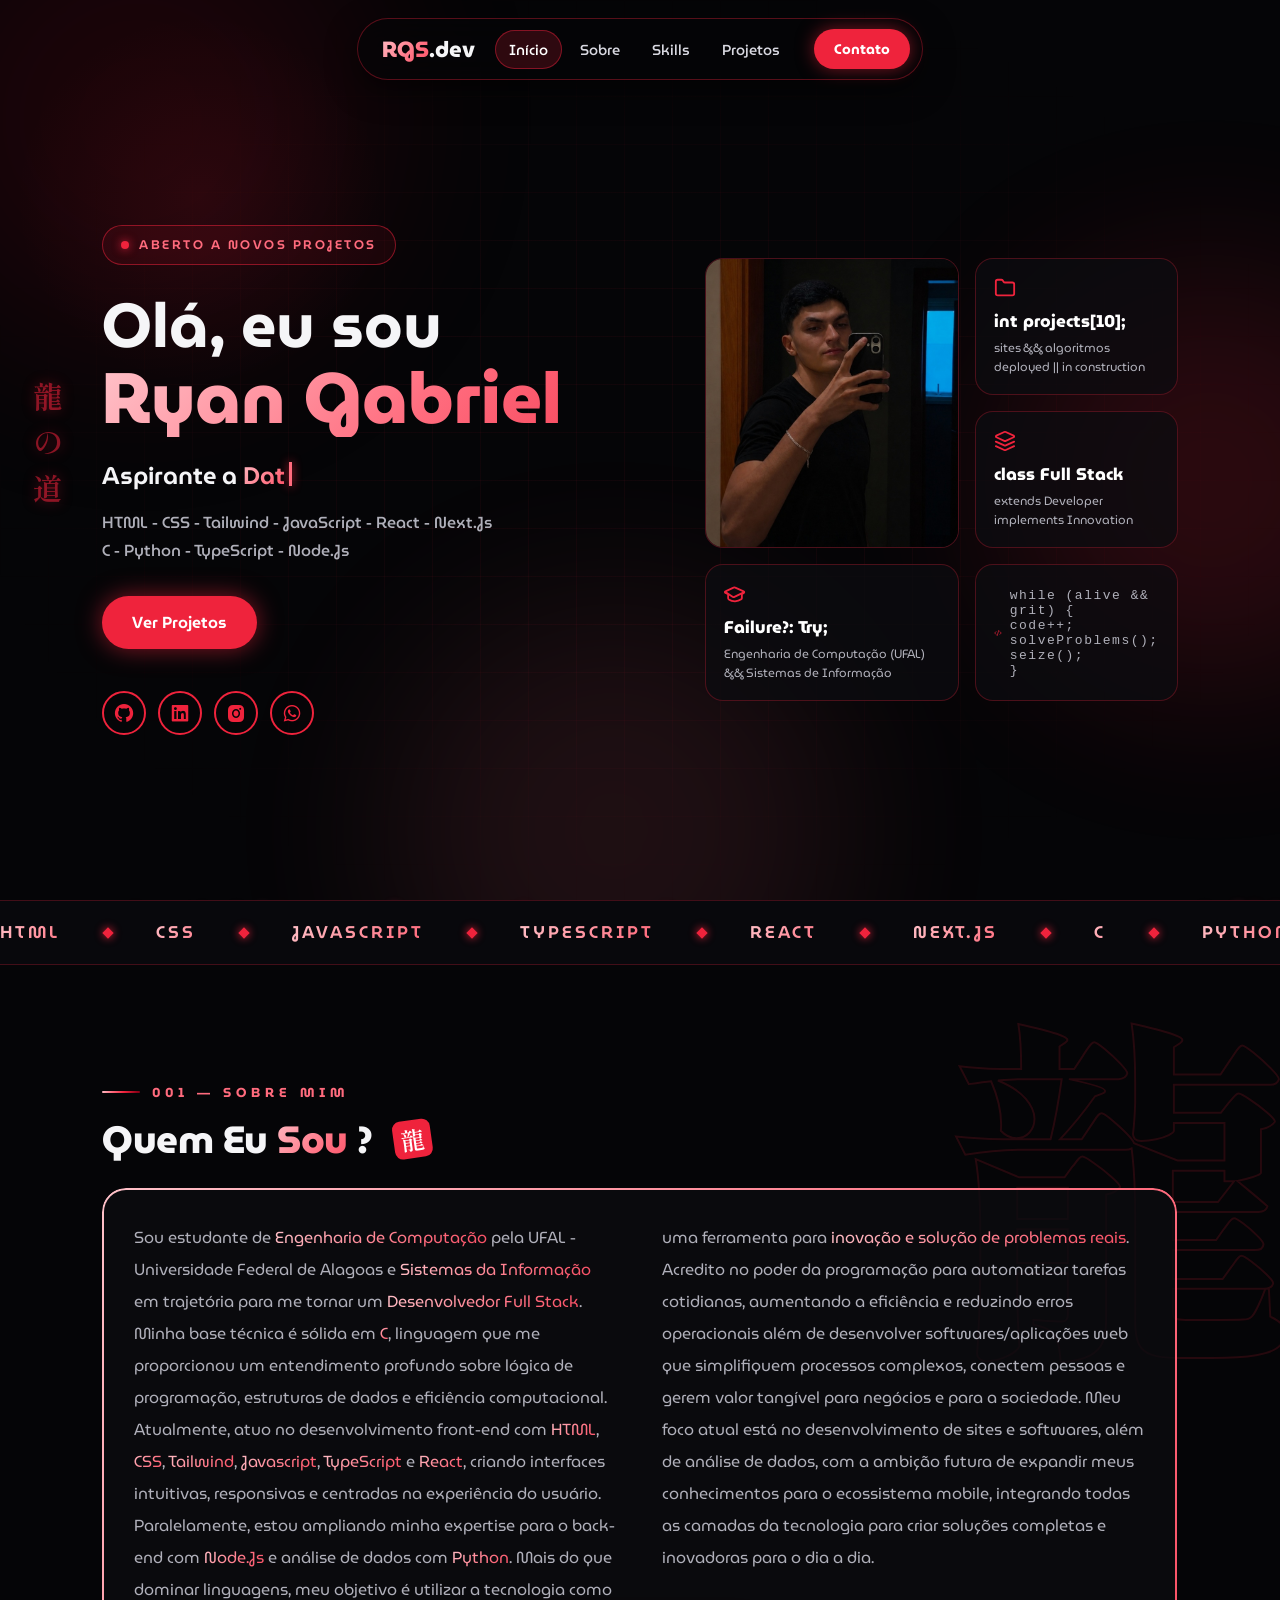
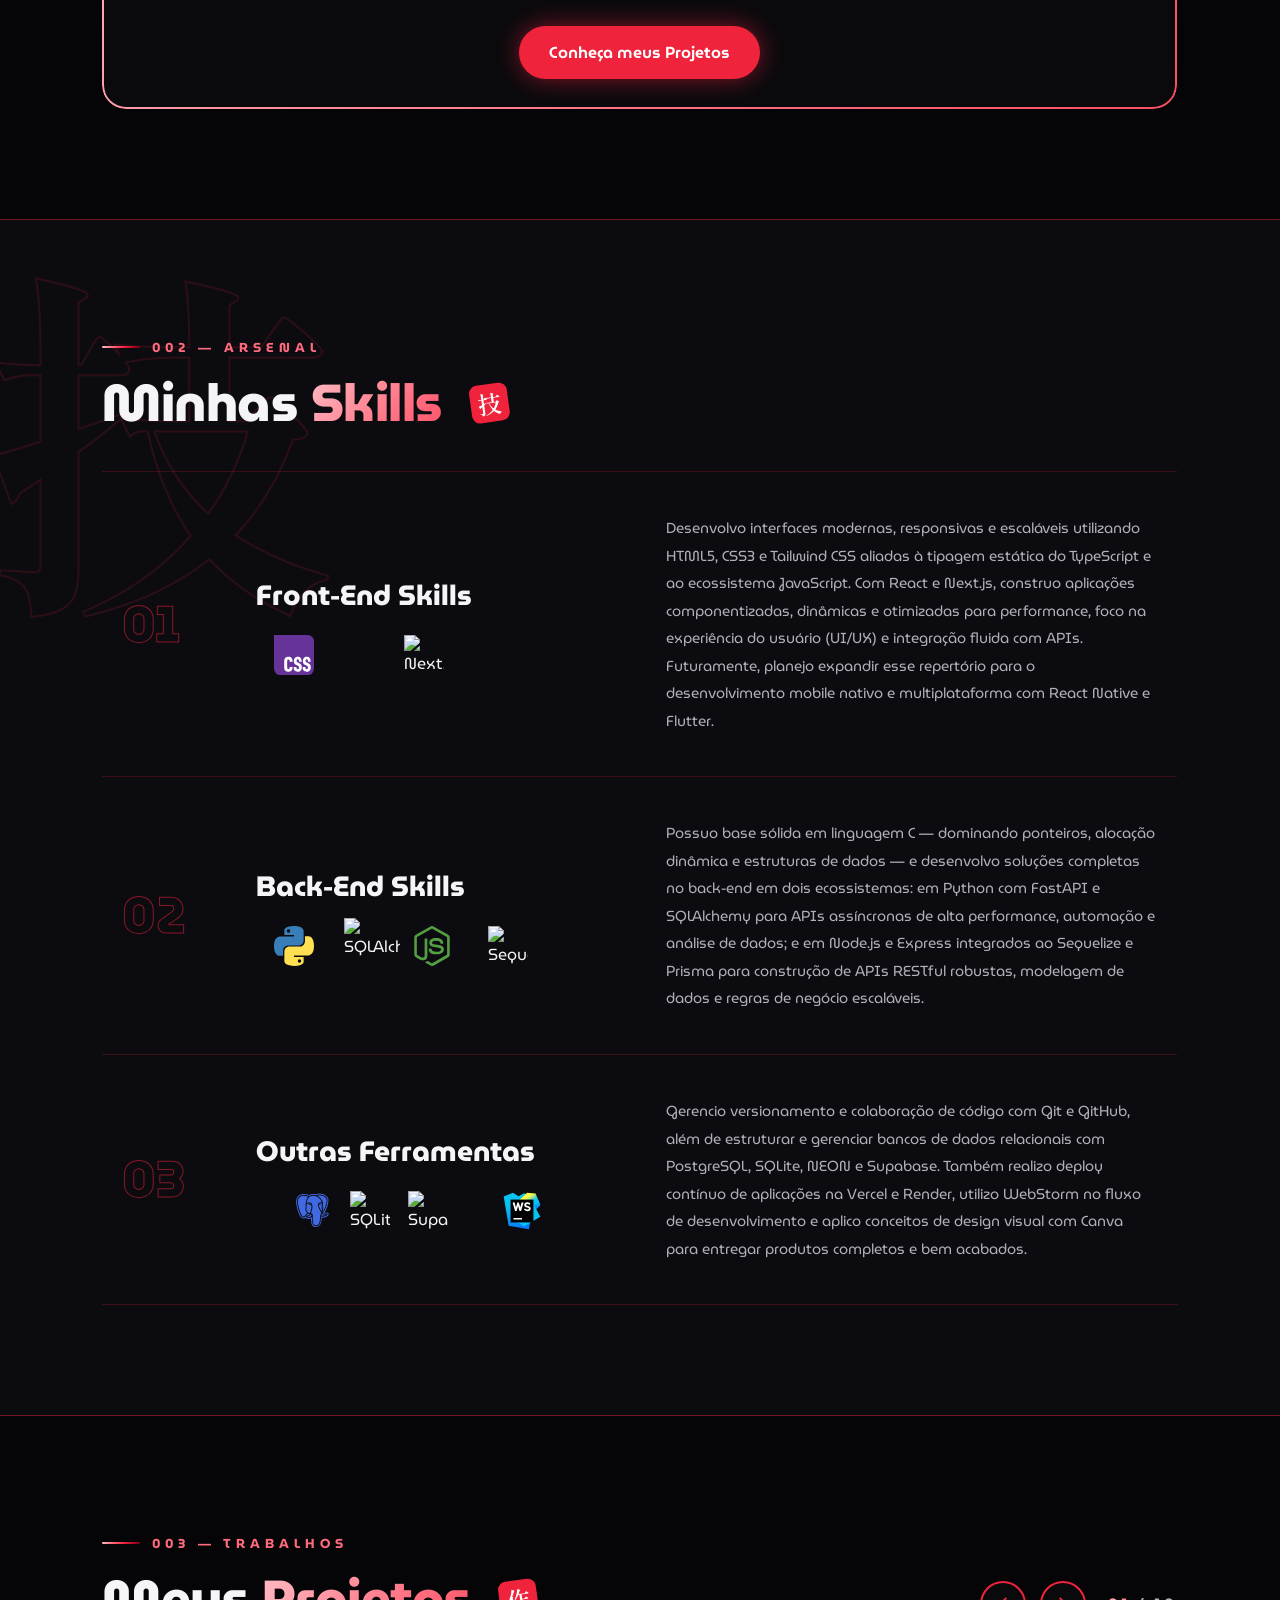
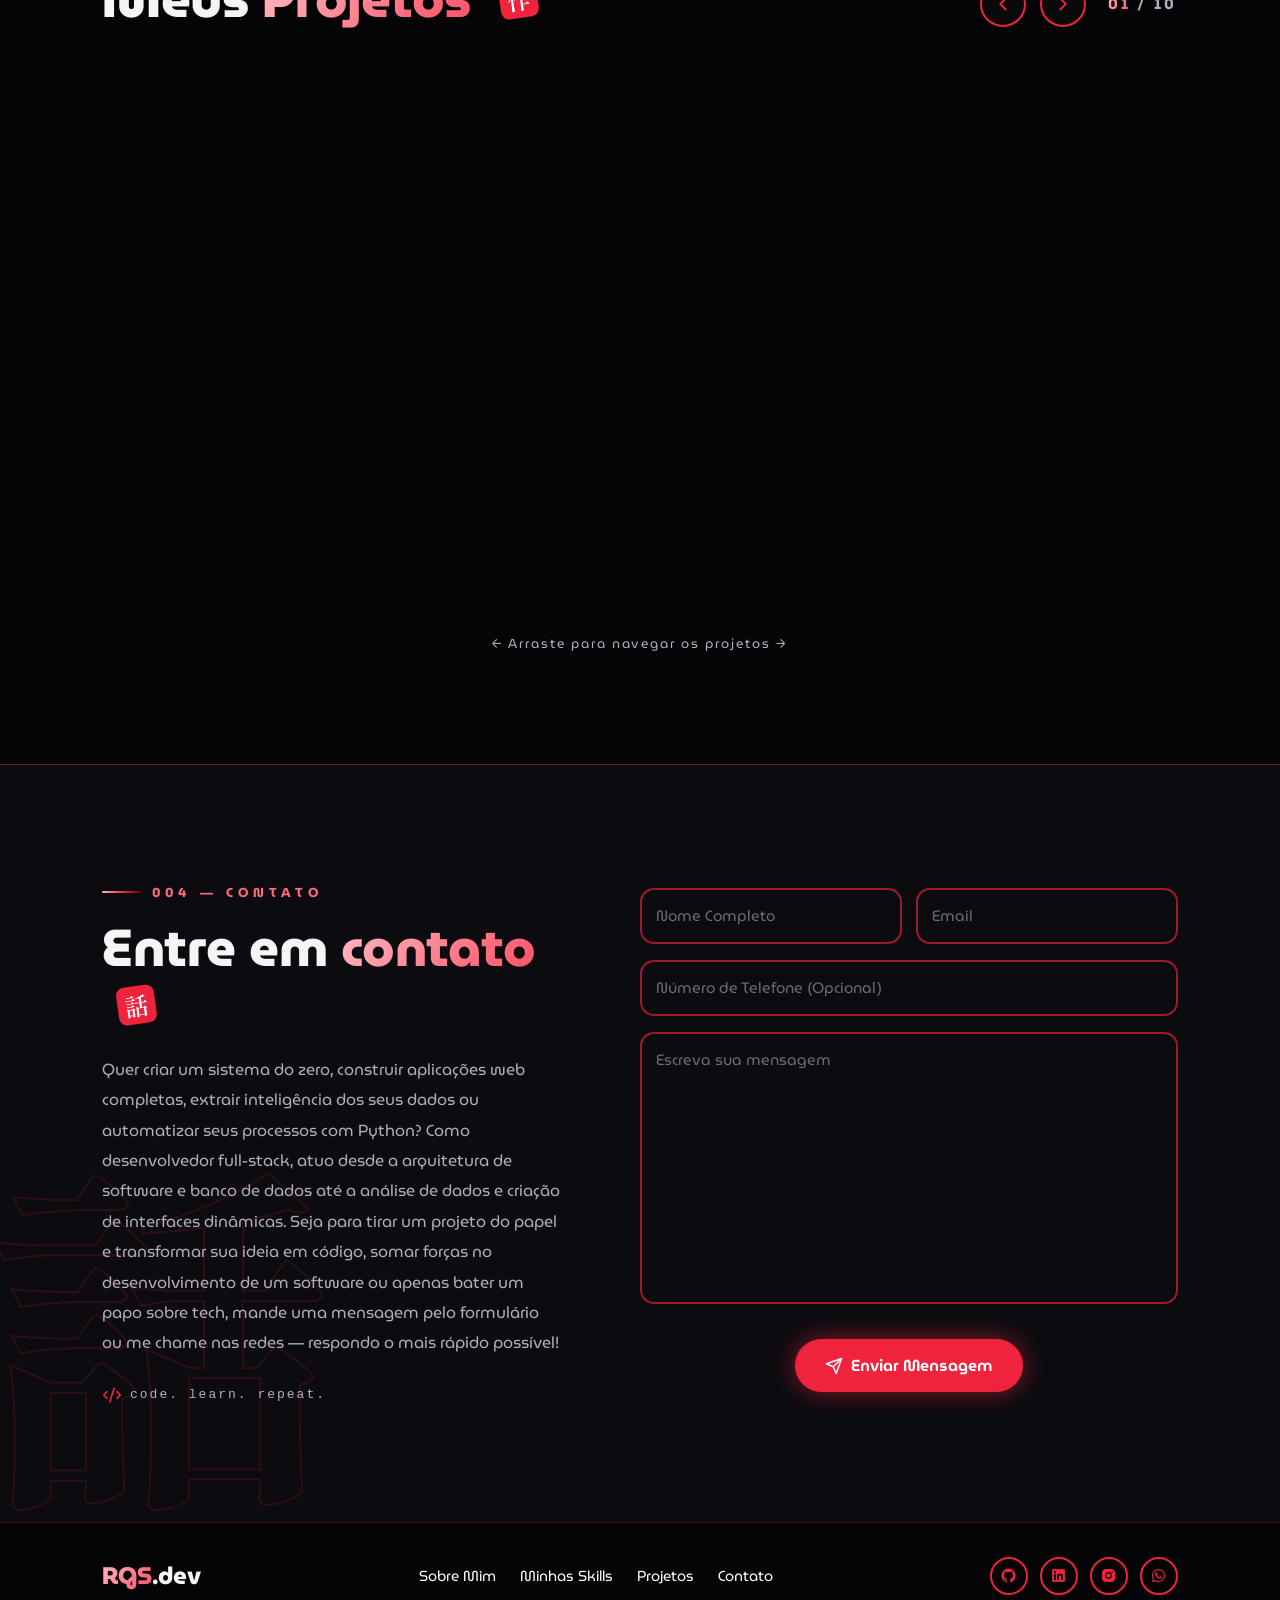
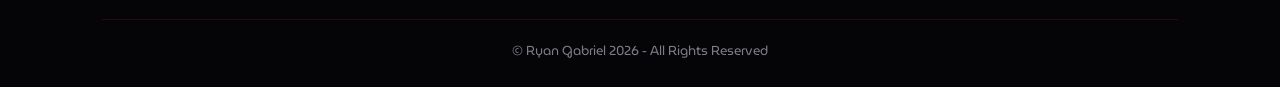
==== commit 541c8c64: "feat(projects): adiciona engine de pixelização diagonal e sincroniza animações Renderização em Canva" ====
--- a/index.html
+++ b/index.html
@@ -464,6 +464,7 @@
     </div>
 
     <script src="javascript/main.js" defer></script>
+    <script src="javascript/pillPixelEngine.js" defer></script>
     <script src="javascript/projects.js" defer></script>
     <script src="javascript/contact.js" defer></script>
   </body>
--- a/css/projects.css
+++ b/css/projects.css
@@ -1,6 +1,10 @@
 /* PROJETOS - COMPONENTES COMPARTILHADOS E BASE */
 .profile-projects-stage { 
   position: relative; 
+}
+
+#projects { 
+  overflow-x: clip; 
 }
 
 .profile-projects-head {
@@ -138,141 +142,105 @@
   line-height: 1.15;
 }
 
-/* DESKTOP E TABLET (>= 768px): CARROSSEL 3D */
+/* DESKTOP E TABLET (>= 768px): CARD ÚNICO COM FLIP + REVELAÇÃO DIAGONAL */
 @media (min-width: 768px) {
   /* Oculta o layout antigo do mobile no desktop */
   .profile-showcase { display: none !important; }
   .profile-projects-shell { display: none !important; }
 
-  /* Deck 3D */
+  /* Palco: a perspectiva aqui dá a profundidade do flip */
   .profile-deck {
-    --deck-step-x: 46%;
-    --deck-step-rotate-y: 34deg;
-    --deck-step-depth-z: 210px;
-    --blur-near: 4px;
-    --blur-far: 7px;
     position: relative;
     width: 100%;
-    min-height: 420px;
-    perspective: 1700px;
-    perspective-origin: 50% 42%;
+    min-height: 540px;
+    display: flex;
+    justify-content: center;
+    align-items: center;
+    perspective: 2200px;
+    perspective-origin: 50% 40%;
     touch-action: pan-y;
-    contain: layout style;
-    display: block;
   }
 
   .profile-deck-card {
-    position: absolute;
-    top: 50%;
-    left: 50%;
-    width: min(640px, 78%);
-    padding: 16px 16px 22px;
-    border-radius: 26px;
+    position: relative;
+    width: min(100%, max(780px, min(1240px, calc((100vh - 280px) * 2.35))));
+    padding: 30px;
+    border-radius: 28px;
     overflow: hidden;
     background: rgb(12, 12, 16);
-    border: 1px solid rgba(239, 35, 60, 0.25);
-    box-shadow: 0 18px 36px rgba(0, 0, 0, 0.55);
+    border: 1px solid rgba(239, 35, 60, 0.48);
+    box-shadow: 0 24px 60px rgba(0, 0, 0, 0.6), 0 0 50px rgba(239, 35, 60, 0.1);
+    transform-origin: 50% 50%;
     backface-visibility: hidden;
     -webkit-backface-visibility: hidden;
-    cursor: pointer;
+    cursor: grab;
     user-select: none;
     -webkit-user-select: none;
-    transform: translate3d(-50%, -50%, calc(var(--deck-step-depth-z) * -2.5)) scale(0.7);
+    will-change: transform, clip-path;
+    transition: box-shadow 0.5s ease;
+  }
+
+  /* Escondido até a revelação diagonal começar */
+  .profile-deck-card.is-pending {
     opacity: 0;
     visibility: hidden;
+    box-shadow: none;
+  }
+
+  .profile-deck-card.is-dragging {
+    cursor: grabbing;
+  }
+
+  /* Faixa de brilho da revelação (animada via JS só com transform + opacity) */
+  .profile-reveal-glow {
+    position: absolute;
+    top: 0;
+    left: 0;
+    width: 300%;
+    height: 300%;
+    z-index: 6;
     pointer-events: none;
-    z-index: 0;
-    transition: transform 0.55s cubic-bezier(0.16, 1, 0.3, 1), opacity 0.45s ease, visibility 0s linear 0.55s;
-  }
-
-  .profile-deck-card::after {
-    content: "";
-    position: absolute;
-    inset: 0;
-    border-radius: inherit;
-    background: #050507;
     opacity: 0;
-    pointer-events: none;
-    transition: opacity 0.45s ease;
-  }
-
-  .profile-deck-card[data-pos="0"], 
-  .profile-deck-card[data-pos="-1"],
-  .profile-deck-card[data-pos="1"], 
-  .profile-deck-card[data-pos="-2"], 
-  .profile-deck-card[data-pos="2"] {
-    visibility: visible;
-    pointer-events: auto;
-    opacity: 1;
-    transition: transform 0.55s cubic-bezier(0.16, 1, 0.3, 1), opacity 0.45s ease, visibility 0s;
-  }
-
-  .profile-deck-card[data-pos="0"] {
-    z-index: 10;
-    transform: translate3d(-50%, -50%, 0) rotateY(0deg) scale(1);
-    border-color: rgba(239, 35, 60, 0.48);
-    cursor: grab;
-  }
-  
-  .profile-deck-card[data-pos="0"]:active { 
-    cursor: grabbing; 
-  }
-  
-  .profile-deck-card[data-pos="1"] { 
-    z-index: 9; 
-    transform: translate3d(calc(-50% + var(--deck-step-x)), -50%, calc(var(--deck-step-depth-z) * -1)) rotateY(calc(var(--deck-step-rotate-y) * -1)) scale(0.88); 
-  }
-  
-  .profile-deck-card[data-pos="-1"] { 
-    z-index: 9; 
-    transform: translate3d(calc(-50% - var(--deck-step-x)), -50%, calc(var(--deck-step-depth-z) * -1)) rotateY(calc(var(--deck-step-rotate-y))) scale(0.88); 
-  }
-  
-  .profile-deck-card[data-pos="2"] { 
-    z-index: 8; 
-    transform: translate3d(calc(-50% + var(--deck-step-x) * 2), -50%, calc(var(--deck-step-depth-z) * -2)) rotateY(calc(var(--deck-step-rotate-y) * -2)) scale(0.76); 
-  }
-  
-  .profile-deck-card[data-pos="-2"] { 
-    z-index: 8; 
-    transform: translate3d(calc(-50% - var(--deck-step-x) * 2), -50%, calc(var(--deck-step-depth-z) * -2)) rotateY(calc(var(--deck-step-rotate-y) * 2)) scale(0.76); 
-  }
-
-  .profile-deck-card[data-pos="1"]::after, 
-  .profile-deck-card[data-pos="-1"]::after { 
-    opacity: 0.45; 
-  }
-  
-  .profile-deck-card[data-pos="2"]::after, 
-  .profile-deck-card[data-pos="-2"]::after { 
-    opacity: 0.72; 
-  }
-
-  .profile-deck-card[data-pos="1"] .profile-card-inner, 
-  .profile-deck-card[data-pos="-1"] .profile-card-inner { 
-    filter: blur(var(--blur-near)); 
-  }
-  
-  .profile-deck-card[data-pos="2"] .profile-card-inner, 
-  .profile-deck-card[data-pos="-2"] .profile-card-inner { 
-    filter: blur(var(--blur-far)); 
-  }
-  
-  .profile-deck-card:not([data-pos="0"]) .profile-card-inner, 
-  .profile-deck-card:not([data-pos="0"]) .profile-card-inner * { 
-    pointer-events: none; 
-  }
-
-  .profile-deck-card .profile-project-info { 
-    padding: 18px 8px 0; 
-    text-align: center; 
-    align-items: center; 
-  }
-  
-  .profile-deck-card .profile-project-info p { 
-    margin-bottom: 18px; 
-  }
-  
+    background-image: linear-gradient(
+      to bottom right,
+      transparent 46.8%,
+      rgba(239, 35, 60, 0.10) 48%,
+      rgba(239, 35, 60, 0.40) 49.6%,
+      rgba(255, 140, 155, 0.95) 49.95%,
+      transparent 50.15%
+    );
+    transform: translate(-50%, -50%);
+  }
+  .profile-reveal-glow.is-mirrored {
+    left: auto;
+    right: 0;
+    background-image: linear-gradient(
+      to bottom left,
+      transparent 46.8%,
+      rgba(239, 35, 60, 0.10) 48%,
+      rgba(239, 35, 60, 0.40) 49.6%,
+      rgba(255, 140, 155, 0.95) 49.95%,
+      transparent 50.15%
+    );
+    transform: translate(50%, -50%);
+  }
+
+  /* Layout horizontal: monitor à esquerda, infos à direita */
+  .profile-deck-card .profile-card-inner {
+    position: relative;
+    z-index: 1;
+    display: grid;
+    grid-template-columns: minmax(0, 1.2fr) minmax(0, 1fr);
+    gap: 44px;
+    align-items: center;
+  }
+  .profile-deck-card .profile-card-media { min-width: 0; }
+  .profile-deck-card .profile-gallery-dots { margin-top: 12px; }
+
+  .profile-deck-card .profile-monitor-screen {
+    aspect-ratio: 16 / 10;
+  }
+
   .profile-deck-card .profile-monitor { 
     box-shadow: none; 
     border-radius: 18px; 
@@ -280,27 +248,48 @@
     overflow: hidden; 
     background: #0c0c10;
   }
-  
+
   .profile-deck-card .profile-gallery-img { 
     -webkit-user-drag: none; 
     user-select: none; 
   }
 
-  .profile-deck-card.is-settled .profile-tech-pill::after,
-  .profile-deck-card.is-settled .profile-button::after {
-    animation: profile-card-shine 3s ease-in-out infinite;
-  }
-
-  .profile-deck-card .profile-project-tags { 
-    justify-content: center; 
-    margin: 16px 0 14px 0; 
-  }
-  
-  .profile-deck-card .profile-project-buttons { 
-    width: 100%; 
-    margin-top: 14px; 
-  }
-
+  .profile-deck-card .profile-project-info {
+    padding: 4px 6px 4px 0;
+    text-align: left;
+    align-items: flex-start;
+  }
+  .profile-deck-card .profile-showcase-title {
+    font-size: clamp(30px, 2.8vw, 44px);
+    margin-bottom: 14px;
+  }
+  .profile-deck-card .profile-project-tags {
+    justify-content: flex-start;
+    gap: 8px;
+    margin: 0 0 16px;
+  }
+  .profile-deck-card .profile-project-tags .profile-tech-pill {
+    font-size: 13px;
+    padding: 5px 13px;
+  }
+  .profile-deck-card .profile-project-info p {
+    font-size: 15.5px;
+    line-height: 1.75;
+    margin-bottom: 22px;
+  }
+  .profile-deck-card .profile-project-buttons {
+    justify-content: flex-start;
+    width: 100%;
+    margin-top: 0;
+    gap: 12px;
+  }
+  .profile-deck-card .profile-project-buttons .profile-button,
+  .profile-deck-card .profile-project-buttons .profile-button-outline {
+    font-size: 14.5px;
+    padding: 11px 20px;
+  }
+
+  /* Kanji de fundo, canto inferior direito */
   .profile-showcase-kanji {
     position: absolute; 
     text-align: center; 
@@ -309,49 +298,54 @@
     bottom: -50px;
     font-family: "Shippori Mincho", serif; 
     font-weight: 800; 
-    font-size: 200px; 
-    line-height: 1;
-    color: rgba(239, 35, 60, 0.06); 
+    font-size: 250px; 
+    line-height: 1; 
     pointer-events: none; 
     user-select: none;
-  }
-  
-  .profile-card-inner { 
-    position: relative; 
-    z-index: 1; 
-  }
-  
-  .profile-deck-card:not([data-pos="0"]) *, 
-  .profile-deck-card:not([data-pos="0"]) *::after { 
-    animation: none !important; 
+    color: rgba(255, 23, 68, 0.14);
+    text-shadow: 0 0 24px rgba(255, 23, 68, 0.18);
   }
 
   /* OTIMIZAÇÕES DE PERFORMANCE */
-
   .profile-deck-card .profile-tech-pill {
     backdrop-filter: none;
     -webkit-backdrop-filter: none;
   }
 
+  /* Animações infinitas (brilho/gradiente) só depois que o card termina de se revelar */
   .profile-deck-card:not(.is-settled) .profile-gradient-text {
     animation-play-state: paused;
   }
   .profile-deck.is-paused .profile-deck-card *,
+  .profile-deck.is-paused .profile-deck-card *::before,
   .profile-deck.is-paused .profile-deck-card *::after {
     animation-play-state: paused !important;
   }
-
-  .profile-deck-card[data-pos]:not([data-pos="hidden"]) {
-    will-change: transform, opacity;
-  }
-  .profile-deck.is-paused .profile-deck-card {
-    will-change: auto;
+}
+
+/* TABLET (768px - 991px) */
+@media (min-width: 768px) and (max-width: 991px) {
+  .profile-deck-card { padding: 22px; }
+  .profile-deck-card .profile-card-inner {
+    grid-template-columns: minmax(0, 1.1fr) minmax(0, 1fr);
+    gap: 24px;
+  }
+  .profile-deck-card .profile-project-info p { font-size: 13.5px; }
+  .profile-deck-card .profile-showcase-title { font-size: 28px; }
+}
+
+/* Telas estreitas do "desktop" (768px - 900px): monitor em cima, infos embaixo */
+@media (min-width: 768px) and (max-width: 900px) {
+  .profile-deck-card { width: 100%; }
+  .profile-deck-card .profile-card-inner {
+    grid-template-columns: 1fr;
+    gap: 20px;
   }
 }
 
 /* MOBILE (< 768px): CARD ÚNICO ANIMADO */
 @media (max-width: 767px) {
-  /* Oculta o deck 3D no mobile */
+  /* Oculta o card do desktop no mobile */
   .profile-deck { display: none !important; }
 
   .profile-projects-shell { padding: 22px; }
@@ -391,11 +385,6 @@
     backdrop-filter: blur(8px); 
     -webkit-backdrop-filter: blur(8px); 
   }
-  
-  /* Restaura o brilho/espelho nas pílulas do mobile */
-  .profile-showcase .profile-tech-pill::after { 
-    animation: profile-card-shine 3s ease-in-out infinite; 
-  }
 
   @keyframes profile-show-next { 
     from { opacity: 0; transform: translateX(90px); } 
@@ -455,10 +444,11 @@
     font-family: "Shippori Mincho", serif; 
     font-weight: 800; 
     font-size: 150px; 
-    line-height: 1;
-    color: rgba(239, 35, 60, 0.06); 
+    line-height: 1; 
     pointer-events: none; 
     user-select: none;
+    color: rgba(255, 23, 68, 0.14);
+    text-shadow: 0 0 24px rgba(255, 23, 68, 0.18);
   }
 }
 
@@ -582,8 +572,7 @@
   transform: scale(1.3); 
 }
 
-/* ANIMAÇÕES E OTIMIZAÇÕES DE PERFORMANCE */
-.profile-deck-card .profile-tech-pill::after,
+/* ANIMAÇÕES DO BRILHO (pílulas e botões do card) */
 .profile-deck-card .profile-button::after {
   left: 0;
   width: 50%;
@@ -592,19 +581,7 @@
   animation: profile-card-shine 3s ease-in-out infinite;
 }
 
-.profile-deck-card .profile-tech-pill::after {
-  background: linear-gradient(105deg, transparent, rgba(255, 255, 255, 0.28), transparent);
-}
-
-/* Cards laterais sem animação para economizar processamento */
-.profile-deck-card:not([data-pos="0"]),
-.profile-deck-card:not([data-pos="0"]) *,
-.profile-deck-card:not([data-pos="0"]) *::before,
-.profile-deck-card:not([data-pos="0"]) *::after {
-  animation: none !important;
-}
-
-.profile-deck-card:not(.is-settled) .profile-tech-pill::after,
+/* Só liga o brilho infinito depois que o card terminou de se revelar */
 .profile-deck-card:not(.is-settled) .profile-button::after {
   animation: none !important;
 }
@@ -620,4 +597,136 @@
   .profile-heading-seal {
     animation: none;
   }
-}+}
+
+/* TAGS + BOTÃO PRINCIPAL: Ciclo Unificado (Slide Espelhado + Pixelização) */
+.profile-project-info {
+  --shine-x: -140%;
+  --shine-op: 0;
+  --glow-p: 0;
+}
+
+.profile-project-tags .profile-tech-pill {
+  color: color-mix(in srgb, #ffffff calc(var(--glow-p) * 100%), #8a8a99);
+  box-shadow:
+    inset 0 0 0 1px rgba(255, calc(255 - var(--glow-p) * 148), calc(255 - var(--glow-p) * 130), calc(0.12 + var(--glow-p) * 0.75)),
+    0 0 14px 1px rgba(239, 35, 60, calc(var(--glow-p) * 0.6));
+  transition: none;
+}
+
+.profile-pill-canvas {
+  position: absolute;
+  inset: 0;
+  width: 100%;
+  height: 100%;
+  z-index: 1;
+  border-radius: inherit;
+  pointer-events: none;
+}
+
+.profile-tech-label {
+  position: relative;
+  z-index: 2;
+  paint-order: stroke fill;
+  -webkit-text-stroke: 2.5px rgba(8, 2, 4, calc(var(--glow-p) * 0.95));
+  text-shadow:
+    0 1px 2px rgba(0, 0, 0, var(--glow-p)),
+    0 0 6px rgba(8, 2, 4, calc(var(--glow-p) * 0.95)),
+    0 0 12px rgba(8, 2, 4, calc(var(--glow-p) * 0.8));
+}
+
+/* Vinheta escura sutil atrás do texto apenas durante a pixelização */
+.profile-tech-label::before {
+  content: "";
+  position: absolute;
+  inset: -3px -7px;
+  z-index: -1;
+  border-radius: 999px;
+  background: radial-gradient(
+    ellipse at center,
+    rgba(8, 2, 4, 0.72) 25%,
+    rgba(8, 2, 4, 0.35) 70%,
+    transparent 100%
+  );
+  opacity: var(--glow-p);
+  pointer-events: none;
+}
+
+/* Feixe branco espelhado das tags (sincronizado com o botão) */
+.profile-tech-shine {
+  position: absolute;
+  top: -1px;
+  left: 0;
+  width: 55%;
+  height: calc(100% + 2px);
+  z-index: 3;
+  opacity: var(--shine-op);
+  background: linear-gradient(
+    105deg,
+    transparent 0%,
+    rgba(255, 255, 255, 0.14) 35%,
+    rgba(255, 255, 255, 0.45) 50%,
+    rgba(255, 255, 255, 0.14) 65%,
+    transparent 100%
+  );
+  transform: translate3d(var(--shine-x), 0, 0) skewX(-20deg);
+  pointer-events: none;
+  will-change: transform, opacity;
+}
+
+/* Feixe branco espelhado do botão principal (travado no mesmo ciclo da engine) */
+.profile-project-info .profile-button {
+  position: relative;
+  overflow: hidden;
+}
+
+.profile-project-info .profile-button::after {
+  content: "";
+  position: absolute;
+  top: -1px;
+  left: 0;
+  width: 55%;
+  height: calc(100% + 2px);
+  z-index: 2;
+  opacity: var(--shine-op);
+  background: linear-gradient(
+    105deg,
+    transparent 0%,
+    rgba(255, 255, 255, 0.16) 35%,
+    rgba(255, 255, 255, 0.48) 50%,
+    rgba(255, 255, 255, 0.16) 65%,
+    transparent 100%
+  );
+  transform: translate3d(var(--shine-x), 0, 0) skewX(-20deg);
+  animation: none !important;
+  pointer-events: none;
+  will-change: transform, opacity;
+}
+
+@media (hover: none), (max-width: 760px) {
+  .profile-gradient-text { 
+    animation: none; 
+    background-size: 100% 100%; 
+  }
+  .profile-progress,
+  .profile-back-top,
+  .profile-back-top.show,
+  .profile-heading-seal {
+    animation: none;
+  }
+}
+
+/* Movimento reduzido: sem faixa de brilho (o JS já pula flip e revelação) */
+@media (prefers-reduced-motion: reduce) {
+  .profile-reveal-glow,
+  .profile-pill-canvas,
+  .profile-tech-shine,
+  .profile-project-info .profile-button::after { display: none; }
+}
+
+/* Durante a revelação do card: pausa o que não precisa rodar (poupa GPU) */
+body.is-stage-revealing .profile-particle {
+  animation-play-state: paused;
+}
+.profile-cursor-glow { transition: opacity 0.25s ease; }
+body.is-stage-revealing .profile-cursor-glow { opacity: 0; }
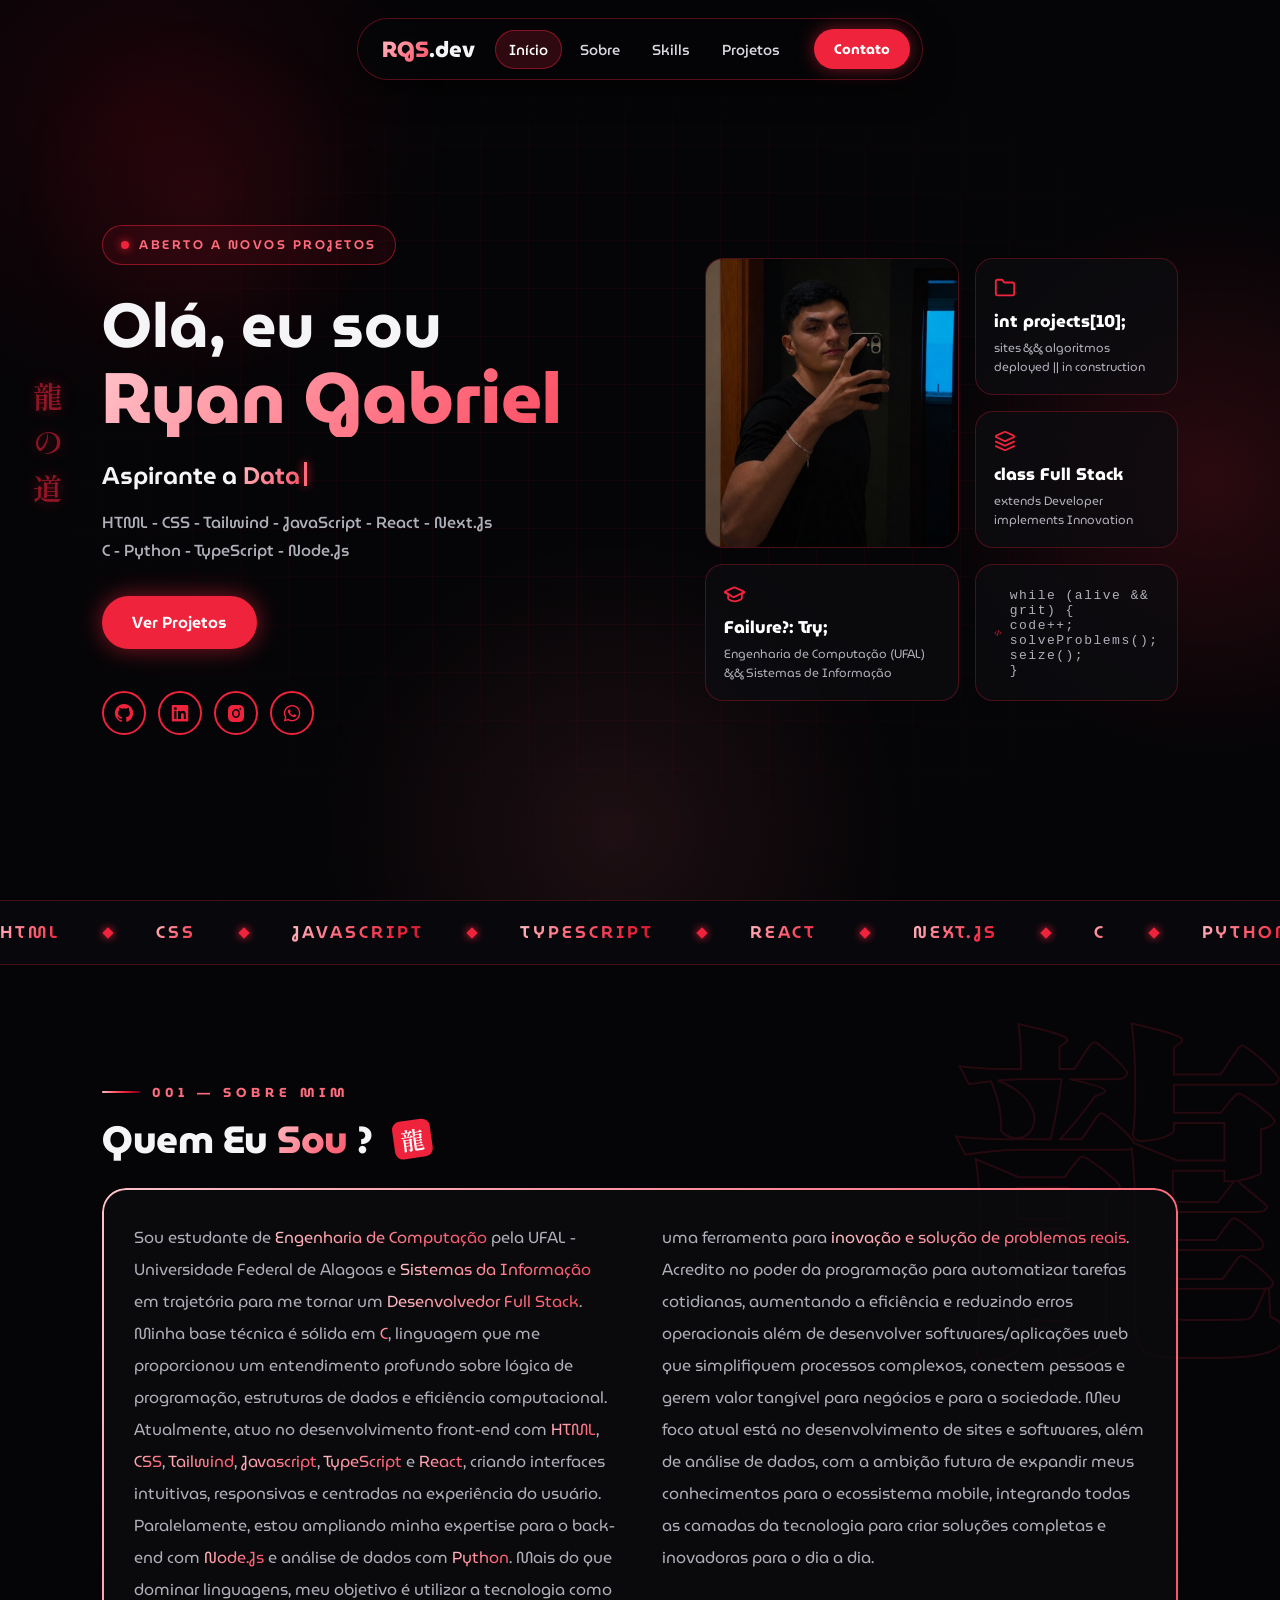
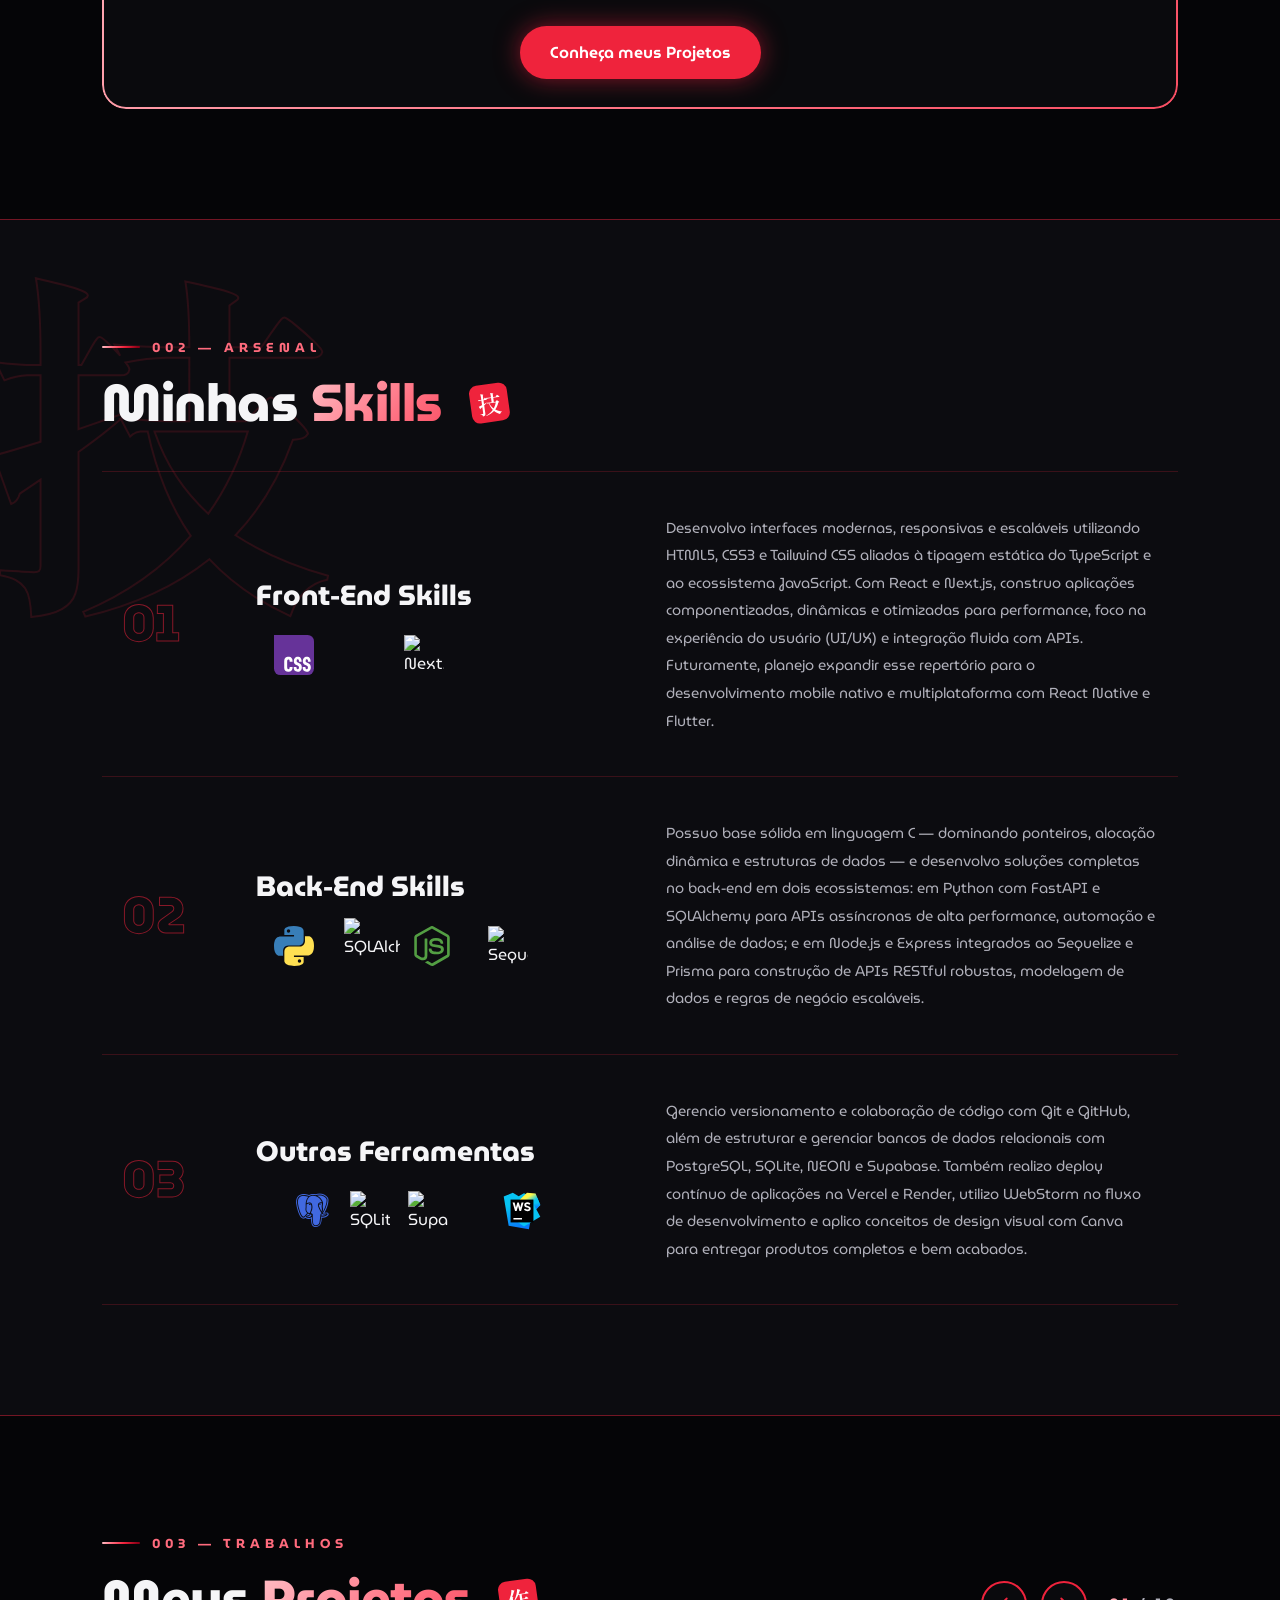
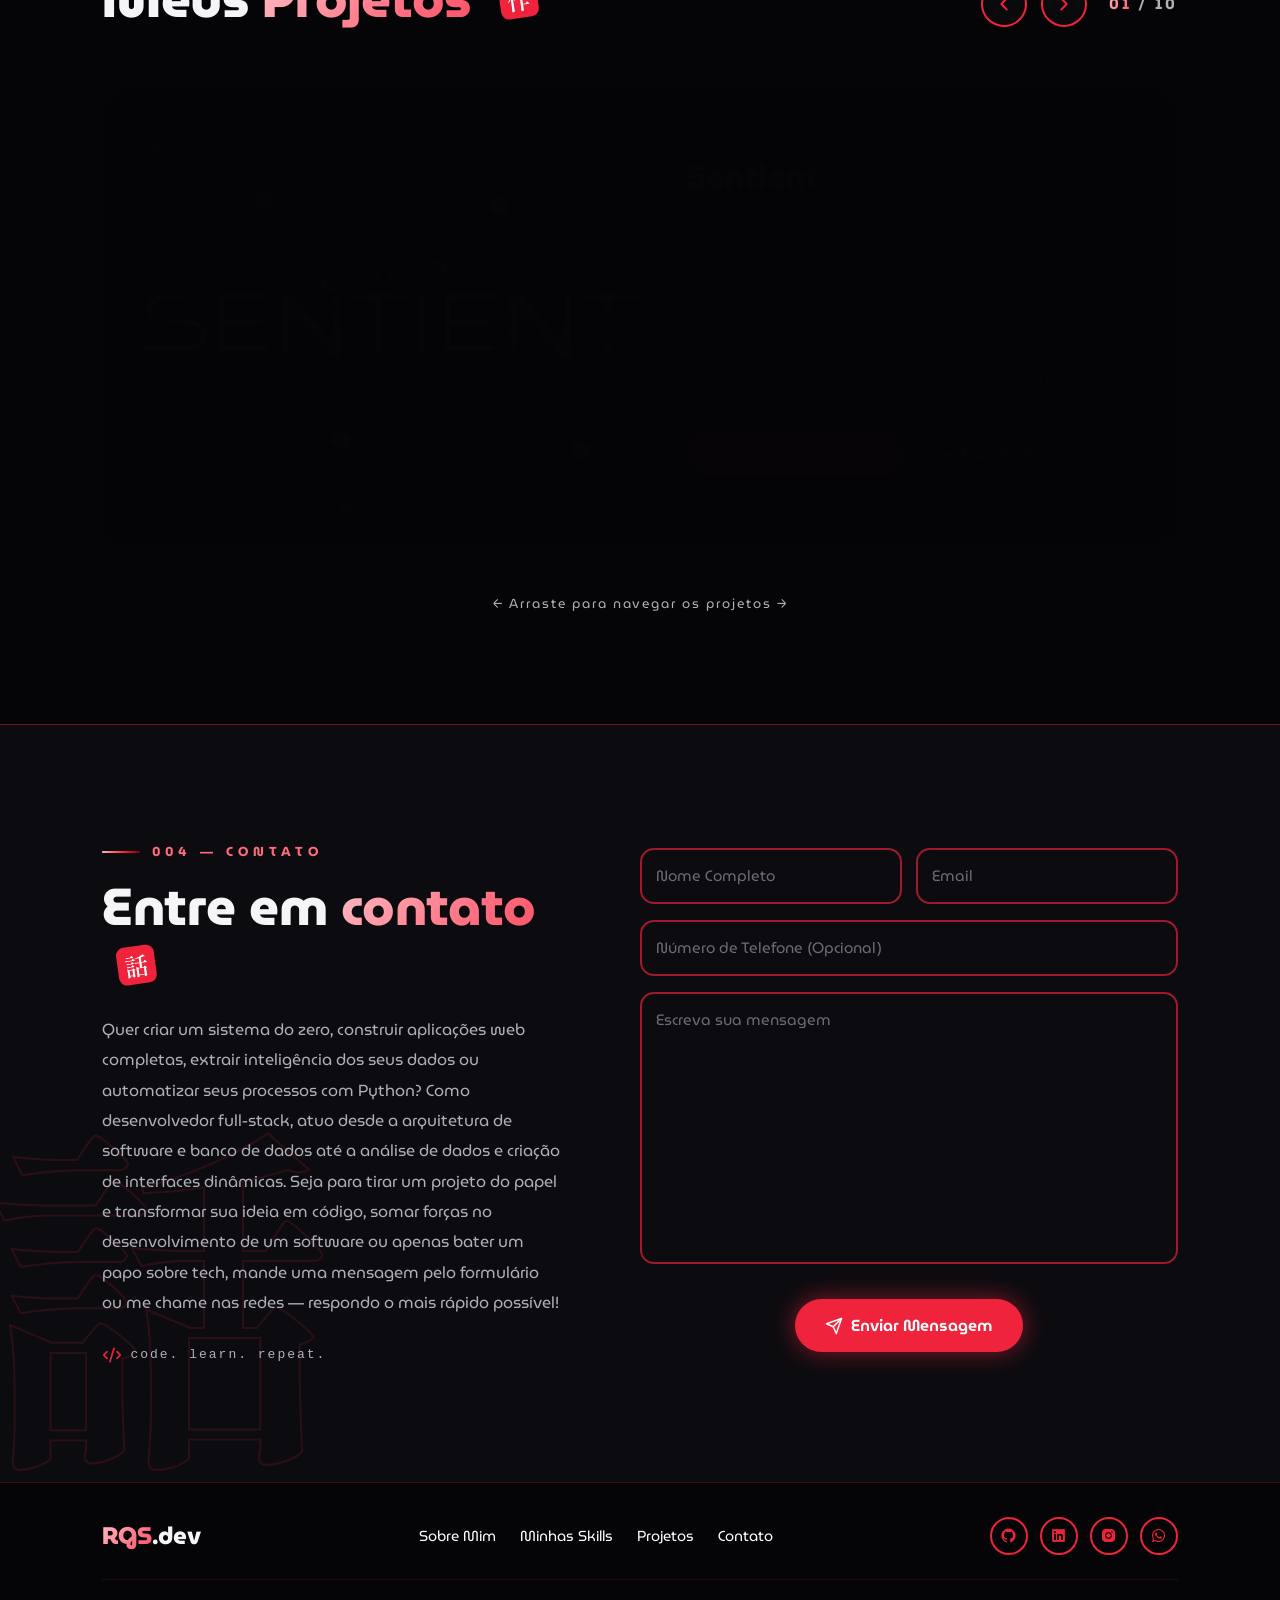
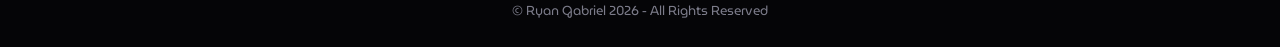
==== commit 51cd0867: "perf(ui): otimiza renderização na GPU, memória em WebViews e animações Reduz gargalos de pintura/lay" ====
--- a/index.html
+++ b/index.html
@@ -9,12 +9,14 @@
     <link rel="preconnect" href="https://fonts.googleapis.com" />
     <link rel="preconnect" href="https://fonts.gstatic.com" crossorigin />
     <link href="https://fonts.googleapis.com/css2?family=MuseoModerno:ital,wght@0,100..900;1,100..900&family=Shippori+Mincho:wght@600;800&display=swap" rel="stylesheet" />
+    <script>if ("IntersectionObserver" in window) document.documentElement.className += " has-io";</script>
     <link href="https://unpkg.com/boxicons@2.1.4/css/boxicons.min.css" rel="stylesheet" />
     <link rel="stylesheet" href="https://cdn.jsdelivr.net/gh/devicons/devicon@v2.16.0/devicon.min.css">
     <link rel="stylesheet" href="https://unpkg.com/@icon/devicons/devicons.css">
     <link rel="stylesheet" href="css/base.css" />
     <link rel="stylesheet" href="css/layout.css" />
     <link rel="stylesheet" href="css/projects.css" />
+    <link rel="stylesheet" href="css/performance.css" />
   </head>
 
   <body>
--- a/css/base.css
+++ b/css/base.css
@@ -356,7 +356,8 @@
 .profile-footer {
   position: relative;
   z-index: 1;
-  background: var(--profile-background);
+  background: transparent !important;
+  background-color: transparent !important;
   border-top: 1px solid rgba(239, 35, 60, 0.25);
   padding: 34px 8% 26px;
 }
--- a/css/projects.css
+++ b/css/projects.css
@@ -75,50 +75,28 @@
   display: flex;
   flex-wrap: wrap;
   justify-content: flex-start;
-  gap: 8px;
-  margin-bottom: 34px;
-  margin-top: -10px;
-}
-
-/* Contorno feito com inset box-shadow (em vez de border) para o brilho
-   poder cobrir a pílula de ponta a ponta. */
+  gap: 7px;
+  margin-bottom: 24px;
+}
+
 .profile-project-tags .profile-tech-pill {
   position: relative;
   overflow: hidden;
-  font-size: 14px;
+  font-size: 13.5px;
   font-weight: 600;
-  letter-spacing: 0.5px;
+  letter-spacing: 0.4px;
   color: #8a8a99;
   background: rgba(255, 255, 255, 0.05);
   border: 0;
-  box-shadow: inset 0 0 0 1px rgba(255, 255, 255, 0.12);
-  padding: 6px 15px;
+  box-shadow: inset 0 0 0 1px rgba(255, 255, 255, 0.14);
+  padding: 5px 13px;
   border-radius: 20px;
   transition: color 0.3s ease, box-shadow 0.3s ease, background-color 0.3s ease;
-}
-
-.profile-project-tags .profile-tech-pill::after {
-  content: "";
-  position: absolute;
-  top: -1px;
-  left: 0;
-  width: 50%;
-  height: calc(100% + 2px);
-  opacity: 0;
-  background: linear-gradient(105deg, transparent, rgba(255, 255, 255, 0.28), transparent);
-  transform: translateX(-120%) skewX(-20deg);
-  pointer-events: none;
 }
 
 .profile-tech-pill:disabled { 
   opacity: 0.6; 
   cursor: wait; 
-}
-
-@keyframes profile-card-shine {
-  0% { transform: translateX(-120%) skewX(-20deg); opacity: 1; }
-  55% { transform: translateX(230%) skewX(-20deg); opacity: 1; }
-  55.1%, 100% { transform: translateX(230%) skewX(-20deg); opacity: 0; }
 }
 
 .profile-project-buttons {
@@ -138,21 +116,19 @@
 .profile-showcase-title {
   font-size: clamp(26px, 3vw, 38px);
   font-weight: 800;
-  margin-bottom: 16px;
+  margin-bottom: 14px;
   line-height: 1.15;
 }
 
 /* DESKTOP E TABLET (>= 768px): CARD ÚNICO COM FLIP + REVELAÇÃO DIAGONAL */
 @media (min-width: 768px) {
-  /* Oculta o layout antigo do mobile no desktop */
   .profile-showcase { display: none !important; }
   .profile-projects-shell { display: none !important; }
 
-  /* Palco: a perspectiva aqui dá a profundidade do flip */
   .profile-deck {
     position: relative;
     width: 100%;
-    min-height: 540px;
+    min-height: 500px;
     display: flex;
     justify-content: center;
     align-items: center;
@@ -161,10 +137,11 @@
     touch-action: pan-y;
   }
 
+  /* Largura estável a 100% de zoom */
   .profile-deck-card {
     position: relative;
-    width: min(100%, max(780px, min(1240px, calc((100vh - 280px) * 2.35))));
-    padding: 30px;
+    width: min(100%, 1180px);
+    padding: clamp(22px, 2.4vw, 30px);
     border-radius: 28px;
     overflow: hidden;
     background: rgb(12, 12, 16);
@@ -180,7 +157,6 @@
     transition: box-shadow 0.5s ease;
   }
 
-  /* Escondido até a revelação diagonal começar */
   .profile-deck-card.is-pending {
     opacity: 0;
     visibility: hidden;
@@ -191,7 +167,6 @@
     cursor: grabbing;
   }
 
-  /* Faixa de brilho da revelação (animada via JS só com transform + opacity) */
   .profile-reveal-glow {
     position: absolute;
     top: 0;
@@ -225,13 +200,12 @@
     transform: translate(50%, -50%);
   }
 
-  /* Layout horizontal: monitor à esquerda, infos à direita */
   .profile-deck-card .profile-card-inner {
     position: relative;
     z-index: 1;
     display: grid;
-    grid-template-columns: minmax(0, 1.2fr) minmax(0, 1fr);
-    gap: 44px;
+    grid-template-columns: minmax(0, 1.12fr) minmax(0, 1fr);
+    gap: clamp(24px, 3vw, 40px);
     align-items: center;
   }
   .profile-deck-card .profile-card-media { min-width: 0; }
@@ -255,41 +229,41 @@
   }
 
   .profile-deck-card .profile-project-info {
-    padding: 4px 6px 4px 0;
+    min-width: 0;
+    padding: 4px 0;
     text-align: left;
     align-items: flex-start;
   }
   .profile-deck-card .profile-showcase-title {
-    font-size: clamp(30px, 2.8vw, 44px);
-    margin-bottom: 14px;
+    font-size: clamp(28px, 2.5vw, 42px);
+    margin-bottom: 12px;
   }
   .profile-deck-card .profile-project-tags {
     justify-content: flex-start;
-    gap: 8px;
-    margin: 0 0 16px;
+    gap: 6px;
+    margin: 0 0 14px;
   }
   .profile-deck-card .profile-project-tags .profile-tech-pill {
-    font-size: 13px;
-    padding: 5px 13px;
+    font-size: 12.5px;
+    padding: 4px 11px;
   }
   .profile-deck-card .profile-project-info p {
-    font-size: 15.5px;
-    line-height: 1.75;
-    margin-bottom: 22px;
+    font-size: clamp(14px, 1.05vw, 15.5px);
+    line-height: 1.68;
+    margin-bottom: 18px;
   }
   .profile-deck-card .profile-project-buttons {
     justify-content: flex-start;
     width: 100%;
     margin-top: 0;
-    gap: 12px;
+    gap: 10px;
   }
   .profile-deck-card .profile-project-buttons .profile-button,
   .profile-deck-card .profile-project-buttons .profile-button-outline {
-    font-size: 14.5px;
-    padding: 11px 20px;
-  }
-
-  /* Kanji de fundo, canto inferior direito */
+    font-size: 14px;
+    padding: 10px 18px;
+  }
+
   .profile-showcase-kanji {
     position: absolute; 
     text-align: center; 
@@ -306,13 +280,11 @@
     text-shadow: 0 0 24px rgba(255, 23, 68, 0.18);
   }
 
-  /* OTIMIZAÇÕES DE PERFORMANCE */
   .profile-deck-card .profile-tech-pill {
     backdrop-filter: none;
     -webkit-backdrop-filter: none;
   }
 
-  /* Animações infinitas (brilho/gradiente) só depois que o card termina de se revelar */
   .profile-deck-card:not(.is-settled) .profile-gradient-text {
     animation-play-state: paused;
   }
@@ -323,37 +295,36 @@
   }
 }
 
-/* TABLET (768px - 991px) */
-@media (min-width: 768px) and (max-width: 991px) {
-  .profile-deck-card { padding: 22px; }
-  .profile-deck-card .profile-card-inner {
-    grid-template-columns: minmax(0, 1.1fr) minmax(0, 1fr);
-    gap: 24px;
-  }
-  .profile-deck-card .profile-project-info p { font-size: 13.5px; }
-  .profile-deck-card .profile-showcase-title { font-size: 28px; }
-}
-
-/* Telas estreitas do "desktop" (768px - 900px): monitor em cima, infos embaixo */
-@media (min-width: 768px) and (max-width: 900px) {
-  .profile-deck-card { width: 100%; }
+/* Telas médias / Tablet (768px - 980px) */
+@media (min-width: 768px) and (max-width: 980px) {
+  .profile-deck-card {
+    width: min(100%, 720px);
+    padding: 24px;
+  }
   .profile-deck-card .profile-card-inner {
     grid-template-columns: 1fr;
-    gap: 20px;
+    gap: 22px;
+  }
+  .profile-deck-card .profile-project-info {
+    text-align: center;
+    align-items: center;
+  }
+  .profile-deck-card .profile-project-tags,
+  .profile-deck-card .profile-project-buttons {
+    justify-content: center;
   }
 }
 
 /* MOBILE (< 768px): CARD ÚNICO ANIMADO */
 @media (max-width: 767px) {
-  /* Oculta o card do desktop no mobile */
   .profile-deck { display: none !important; }
 
-  .profile-projects-shell { padding: 22px; }
+  .profile-projects-shell { padding: 20px; }
 
   .profile-showcase {
     display: grid;
     grid-template-columns: 1fr;
-    gap: 28px;
+    gap: 24px;
     align-items: center;
     position: relative;
     z-index: 1;
@@ -376,9 +347,9 @@
   
   .profile-showcase .profile-project-info p { 
     font-size: 15px; 
-    line-height: 1.9; 
+    line-height: 1.8; 
     color: var(--profile-muted); 
-    margin-bottom: 28px; 
+    margin-bottom: 24px; 
   }
 
   .profile-showcase .profile-tech-pill { 
@@ -572,20 +543,6 @@
   transform: scale(1.3); 
 }
 
-/* ANIMAÇÕES DO BRILHO (pílulas e botões do card) */
-.profile-deck-card .profile-button::after {
-  left: 0;
-  width: 50%;
-  opacity: 0;
-  transform: translateX(-120%) skewX(-20deg);
-  animation: profile-card-shine 3s ease-in-out infinite;
-}
-
-/* Só liga o brilho infinito depois que o card terminou de se revelar */
-.profile-deck-card:not(.is-settled) .profile-button::after {
-  animation: none !important;
-}
-
 @media (hover: none), (max-width: 760px) {
   .profile-gradient-text { 
     animation: none; 
@@ -599,26 +556,35 @@
   }
 }
 
-/* TAGS + BOTÃO PRINCIPAL: Ciclo Unificado (Slide Espelhado + Pixelização) */
+/* TAGS + BOTÃO PRINCIPAL: Ciclo Unificado (1 Slide Único) */
 .profile-project-info {
   --shine-x: -140%;
   --shine-op: 0;
   --glow-p: 0;
+  --pill-color: rgb(138, 138, 153);
+  --pill-border: rgba(255, 255, 255, 0.14);
 }
 
 .profile-project-tags .profile-tech-pill {
-  color: color-mix(in srgb, #ffffff calc(var(--glow-p) * 100%), #8a8a99);
+  color: var(--pill-color);
   box-shadow:
-    inset 0 0 0 1px rgba(255, calc(255 - var(--glow-p) * 148), calc(255 - var(--glow-p) * 130), calc(0.12 + var(--glow-p) * 0.75)),
+    inset 0 0 0 1px var(--pill-border),
     0 0 14px 1px rgba(239, 35, 60, calc(var(--glow-p) * 0.6));
   transition: none;
 }
 
+.profile-project-tags .profile-tech-pill::before,
+.profile-project-tags .profile-tech-pill::after {
+  content: none !important;
+  animation: none !important;
+  display: none !important;
+}
+
 .profile-pill-canvas {
   position: absolute;
-  inset: 0;
-  width: 100%;
-  height: 100%;
+  inset: 1px;
+  width: calc(100% - 2px);
+  height: calc(100% - 2px);
   z-index: 1;
   border-radius: inherit;
   pointer-events: none;
@@ -635,7 +601,6 @@
     0 0 12px rgba(8, 2, 4, calc(var(--glow-p) * 0.8));
 }
 
-/* Vinheta escura sutil atrás do texto apenas durante a pixelização */
 .profile-tech-label::before {
   content: "";
   position: absolute;
@@ -652,7 +617,6 @@
   pointer-events: none;
 }
 
-/* Feixe branco espelhado das tags (sincronizado com o botão) */
 .profile-tech-shine {
   position: absolute;
   top: -1px;
@@ -670,16 +634,17 @@
     transparent 100%
   );
   transform: translate3d(var(--shine-x), 0, 0) skewX(-20deg);
+  transition: none !important;
   pointer-events: none;
   will-change: transform, opacity;
 }
 
-/* Feixe branco espelhado do botão principal (travado no mesmo ciclo da engine) */
 .profile-project-info .profile-button {
   position: relative;
   overflow: hidden;
 }
 
+.profile-project-info .profile-project-buttons .profile-button::after,
 .profile-project-info .profile-button::after {
   content: "";
   position: absolute;
@@ -699,32 +664,15 @@
   );
   transform: translate3d(var(--shine-x), 0, 0) skewX(-20deg);
   animation: none !important;
+  transition: none !important;
   pointer-events: none;
   will-change: transform, opacity;
 }
 
-@media (hover: none), (max-width: 760px) {
-  .profile-gradient-text { 
-    animation: none; 
-    background-size: 100% 100%; 
-  }
-  .profile-progress,
-  .profile-back-top,
-  .profile-back-top.show,
-  .profile-heading-seal {
-    animation: none;
-  }
-}
-
-/* Movimento reduzido: sem faixa de brilho (o JS já pula flip e revelação) */
 @media (prefers-reduced-motion: reduce) {
-  .profile-reveal-glow,
-  .profile-pill-canvas,
-  .profile-tech-shine,
-  .profile-project-info .profile-button::after { display: none; }
-}
-
-/* Durante a revelação do card: pausa o que não precisa rodar (poupa GPU) */
+  .profile-reveal-glow { display: none; }
+}
+
 body.is-stage-revealing .profile-particle {
   animation-play-state: paused;
 }
--- a/css/performance.css
+++ b/css/performance.css
@@ -0,0 +1,191 @@
+/* 1. Animações infinitas só rodam quando a seção está visível
+      (.is-offscreen é aplicada pelo JS) e ficam pausadas durante
+      a revelação do card (.is-stage-revealing no body). */
+.is-offscreen,
+.is-offscreen *,
+.is-offscreen *::before,
+.is-offscreen *::after,
+body.is-stage-revealing .portfolio *,
+body.is-stage-revealing .portfolio *::before,
+body.is-stage-revealing .portfolio *::after {
+  animation-play-state: paused !important;
+}
+
+/* 2. Gradientes animados repintam a cada frame. */
+.profile-marquee-item.profile-gradient-text {
+  animation: none;
+  background-size: 100% 100%;
+}
+
+/* Borda animada dos cards do bento: só anima no hover */
+.profile-bento-card::before { animation-play-state: paused; }
+.profile-bento-card:hover::before { animation-play-state: running; }
+
+/* 3. Touch: sem animações de borda/máscara e sem glow do cursor */
+@media (hover: none), (pointer: coarse) {
+  .profile-bento-card::before,
+  .profile-about-card::before,
+  .profile-mobile-nav::before {
+    animation: none;
+    background-size: 100% 100%;
+  }
+  .profile-cursor-glow { display: none; }
+}
+
+/* 4. Correção do backdrop-filter (é caro e instável em mobile/WebView) */
+@media (max-width: 991px), (hover: none) {
+  .profile-pill {
+    -webkit-backdrop-filter: none;
+    backdrop-filter: none;
+    background: rgba(5, 5, 7, 0.94);
+  }
+  .profile-project-tags .profile-tech-pill,
+  .profile-showcase .profile-tech-pill {
+    -webkit-backdrop-filter: none;
+    backdrop-filter: none;
+  }
+  .profile-modal-overlay {
+    -webkit-backdrop-filter: none;
+    backdrop-filter: none;
+    background: rgba(5, 5, 7, 0.94);
+  }
+}
+
+/* 5. Pílulas: remove stroke/sombra de texto recalculados a cada frame.
+      (-webkit-text-stroke + paint-order também quebra em WebViews antigos:
+      o stroke escuro é pintado POR CIMA do texto e ele "some") */
+.profile-tech-label {
+  -webkit-text-stroke: 0;
+  text-shadow: 0 1px 2px rgba(0, 0, 0, 0.85), 0 0 6px rgba(8, 2, 4, 0.9);
+}
+.profile-tech-label::before { content: none; display: none; }
+
+/* Menos camadas compostas permanentes */
+.profile-tech-shine,
+.profile-project-info .profile-button::after,
+.profile-project-info .profile-project-buttons .profile-button::after {
+  will-change: auto;
+}
+
+/* Fallback caso o navegador não entenda `inset` */
+.profile-pill-canvas { top: 1px; left: 1px; }
+
+/* 6. Card do deck (desktop/tablet) */
+@media (min-width: 768px) {
+  /* sombra menor e sem transition (repintava a área toda a cada frame) */
+  .profile-deck-card {
+    transition: none;
+    box-shadow: 0 18px 40px rgba(0, 0, 0, 0.5), 0 0 30px rgba(239, 35, 60, 0.08);
+  }
+
+  /* "pendente" fica quase invisível, mas NÃO escondido: o navegador
+     já pinta/rasteriza o card antes da revelação (some a travada do 1º card) */
+  .profile-deck-card.is-pending {
+    visibility: visible;
+    opacity: 0.01;
+    pointer-events: none;
+    box-shadow: none;
+  }
+
+  .profile-deck-card.is-revealing { box-shadow: none; }
+
+  /* Faixa de brilho: antes era um elemento de 300% x 300% do card
+     (camada gigante na GPU). Agora é uma barra fina rotacionada;
+     a altura e o ângulo são definidos no JS (playReveal). */
+  .profile-reveal-glow,
+  .profile-reveal-glow.is-mirrored {
+    top: 0;
+    left: 0;
+    right: auto;
+    width: 110px;
+    height: 2000px;
+    margin-left: -110px;
+    transform: none;
+    transform-origin: 100% 50%;
+    will-change: transform, opacity;
+    background-image: linear-gradient(
+      to right,
+      transparent 0%,
+      rgba(239, 35, 60, 0.10) 45%,
+      rgba(239, 35, 60, 0.40) 85%,
+      rgba(255, 140, 155, 0.95) 97.5%,
+      transparent 100%
+    );
+  }
+  .profile-reveal-glow.is-mirrored {
+    background-image: linear-gradient(
+      to left,
+      transparent 0%,
+      rgba(239, 35, 60, 0.10) 45%,
+      rgba(239, 35, 60, 0.40) 85%,
+      rgba(255, 140, 155, 0.95) 97.5%,
+      transparent 100%
+    );
+  }
+
+  /* O wrapper .reveal já animava junto com a revelação do card
+     (duas animações grandes ao mesmo tempo). O deck tem intro própria. */
+  #projects .reveal[data-delay="0.15"] {
+    opacity: 1 !important;
+    transform: none !important;
+    transition: none !important;
+  }
+}
+/* Correções de Performance do Base.css */
+/* A. .h-anim tinha opacity:0 no estado base + fill "forwards".
+      Se a animação não roda (WebView), o conteúdo fica invisível.
+      Além disso, o fill "forwards" segura o transform final e
+      bloqueia o :hover (translateY) dos cards do bento.
+      Com "backwards" o elemento volta ao estado natural ao terminar. */
+.h-anim {
+  opacity: 1;
+  animation-fill-mode: backwards;
+}
+
+/* B. .reveal só esconde quando o navegador tem IntersectionObserver
+      (a classe .has-io vem de um script inline no <head>) e libera
+      o will-change depois de revelado (eram ~12 camadas fixas). */
+.reveal { opacity: 1; transform: none; will-change: auto; }
+.has-io .reveal { opacity: 0; transform: translateY(40px); will-change: opacity, transform; }
+.has-io .reveal.in { opacity: 1; transform: none; will-change: auto; }
+
+/* C. Blobs: filter:blur(90px) em 3 camadas grandes com transform
+      animado é a coisa mais cara do fundo. Troca por radial-gradient
+      (mesmo visual, sem filtro). Tamanhos/posições ajustados para
+      manter o mesmo centro. */
+.profile-blob { filter: none; opacity: 0.16; }
+.profile-blob-1 {
+  width: 620px; height: 620px; top: -190px; left: -170px;
+  background: radial-gradient(closest-side, var(--profile-red-deep), transparent);
+}
+.profile-blob-2 {
+  width: 560px; height: 560px; top: calc(30% - 70px); right: -210px;
+  background: radial-gradient(closest-side, var(--profile-red), transparent);
+}
+.profile-blob-3 {
+  width: 600px; height: 600px; bottom: -230px; left: calc(30% - 70px); opacity: 0.1;
+  background: radial-gradient(closest-side, var(--profile-red-soft), transparent);
+}
+
+/* D. mix-blend-mode força recompor tudo que está embaixo a cada
+      movimento do mouse */
+.profile-cursor-glow { mix-blend-mode: normal; will-change: transform; }
+
+/* E. Barra de progresso e botão "voltar ao topo" animavam gradiente
+      o tempo todo (o botão até com opacity:0) */
+.profile-progress,
+.profile-back-top { animation: none; background-size: 100% 100%; }
+
+/* F. O brilho dos botões animava `left` (layout + paint por frame).
+      Mesma animação, agora só com transform.
+      440% = (140% - (-80%)) do botão / 50% de largura do brilho */
+@keyframes profile-shine {
+  0%        { transform: translateX(0) skewX(-20deg); }
+  55%, 100% { transform: translateX(440%) skewX(-20deg); }
+}
+
+/* G. overflow-x:hidden no wrapper vira um scroll container extra;
+      clip não cria (navegadores sem suporte mantêm o hidden) */
+@supports (overflow: clip) {
+  .portfolio { overflow-x: clip; }
+}
